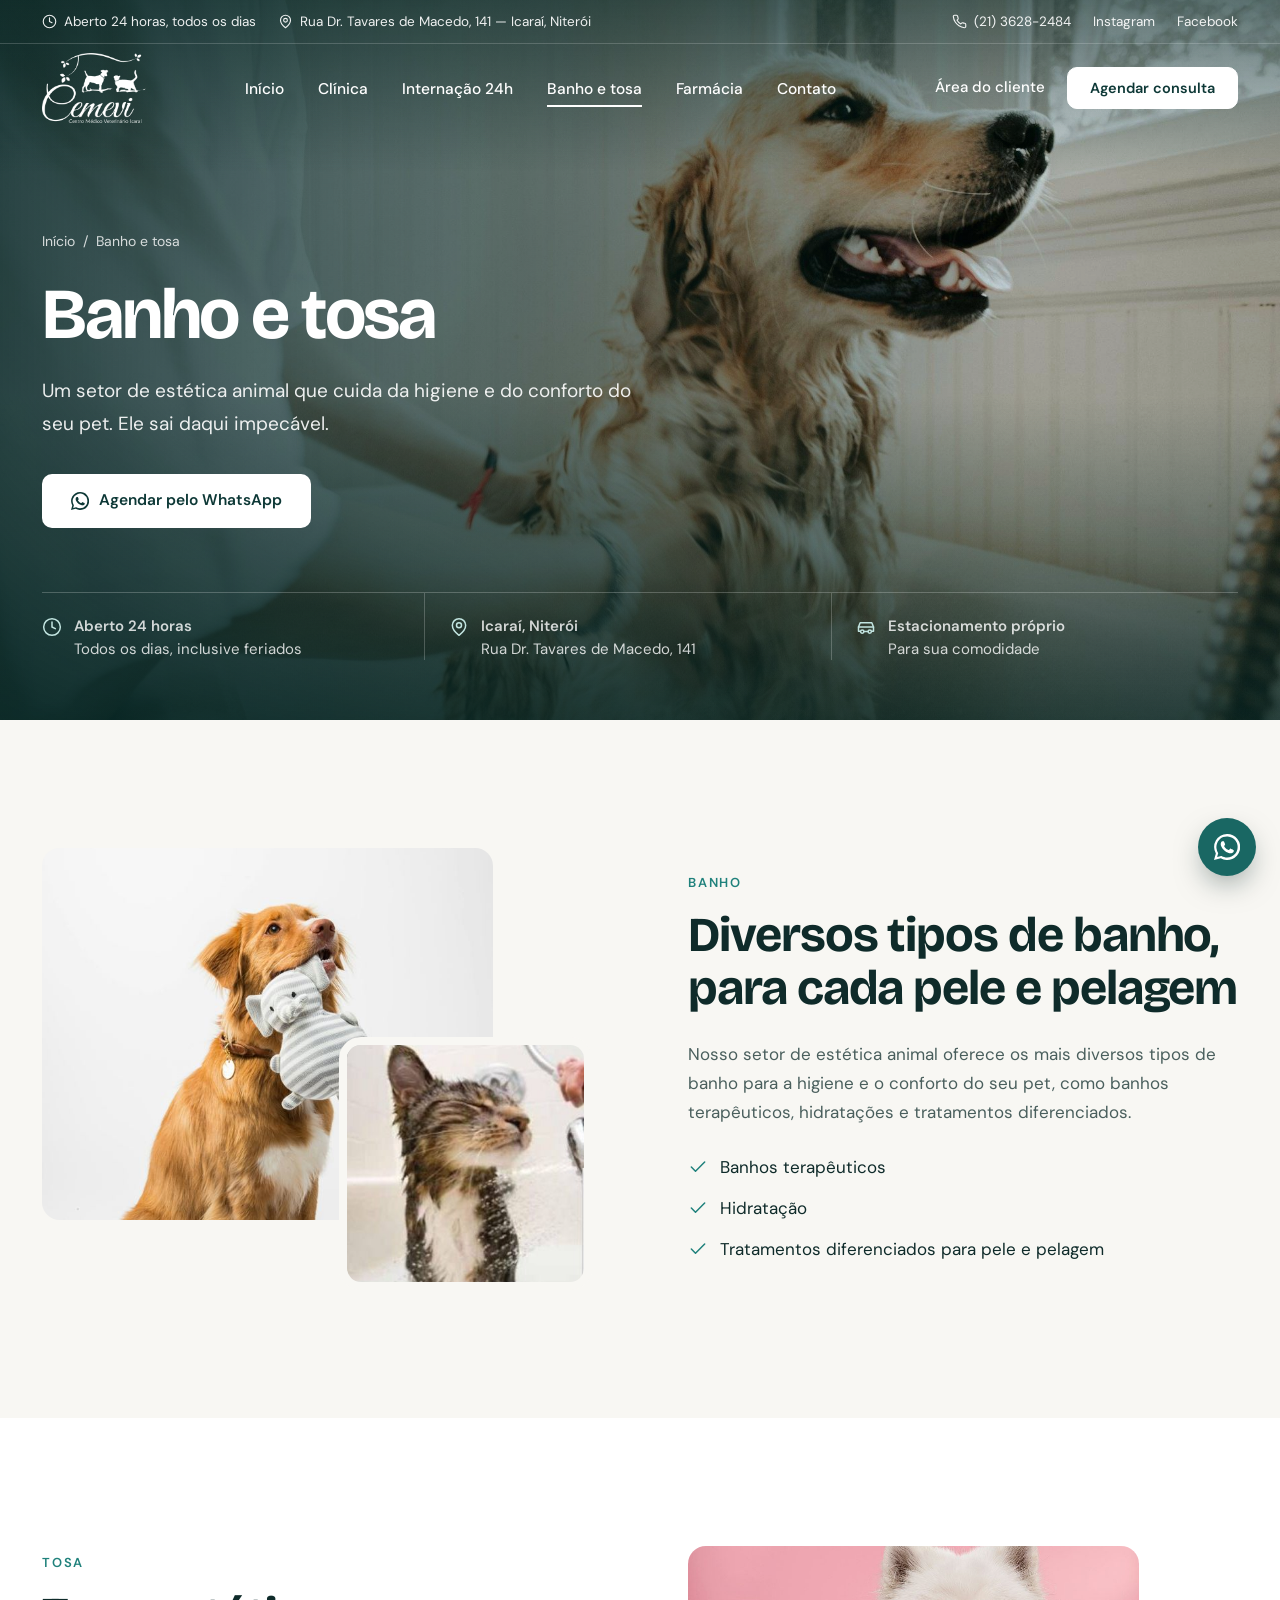
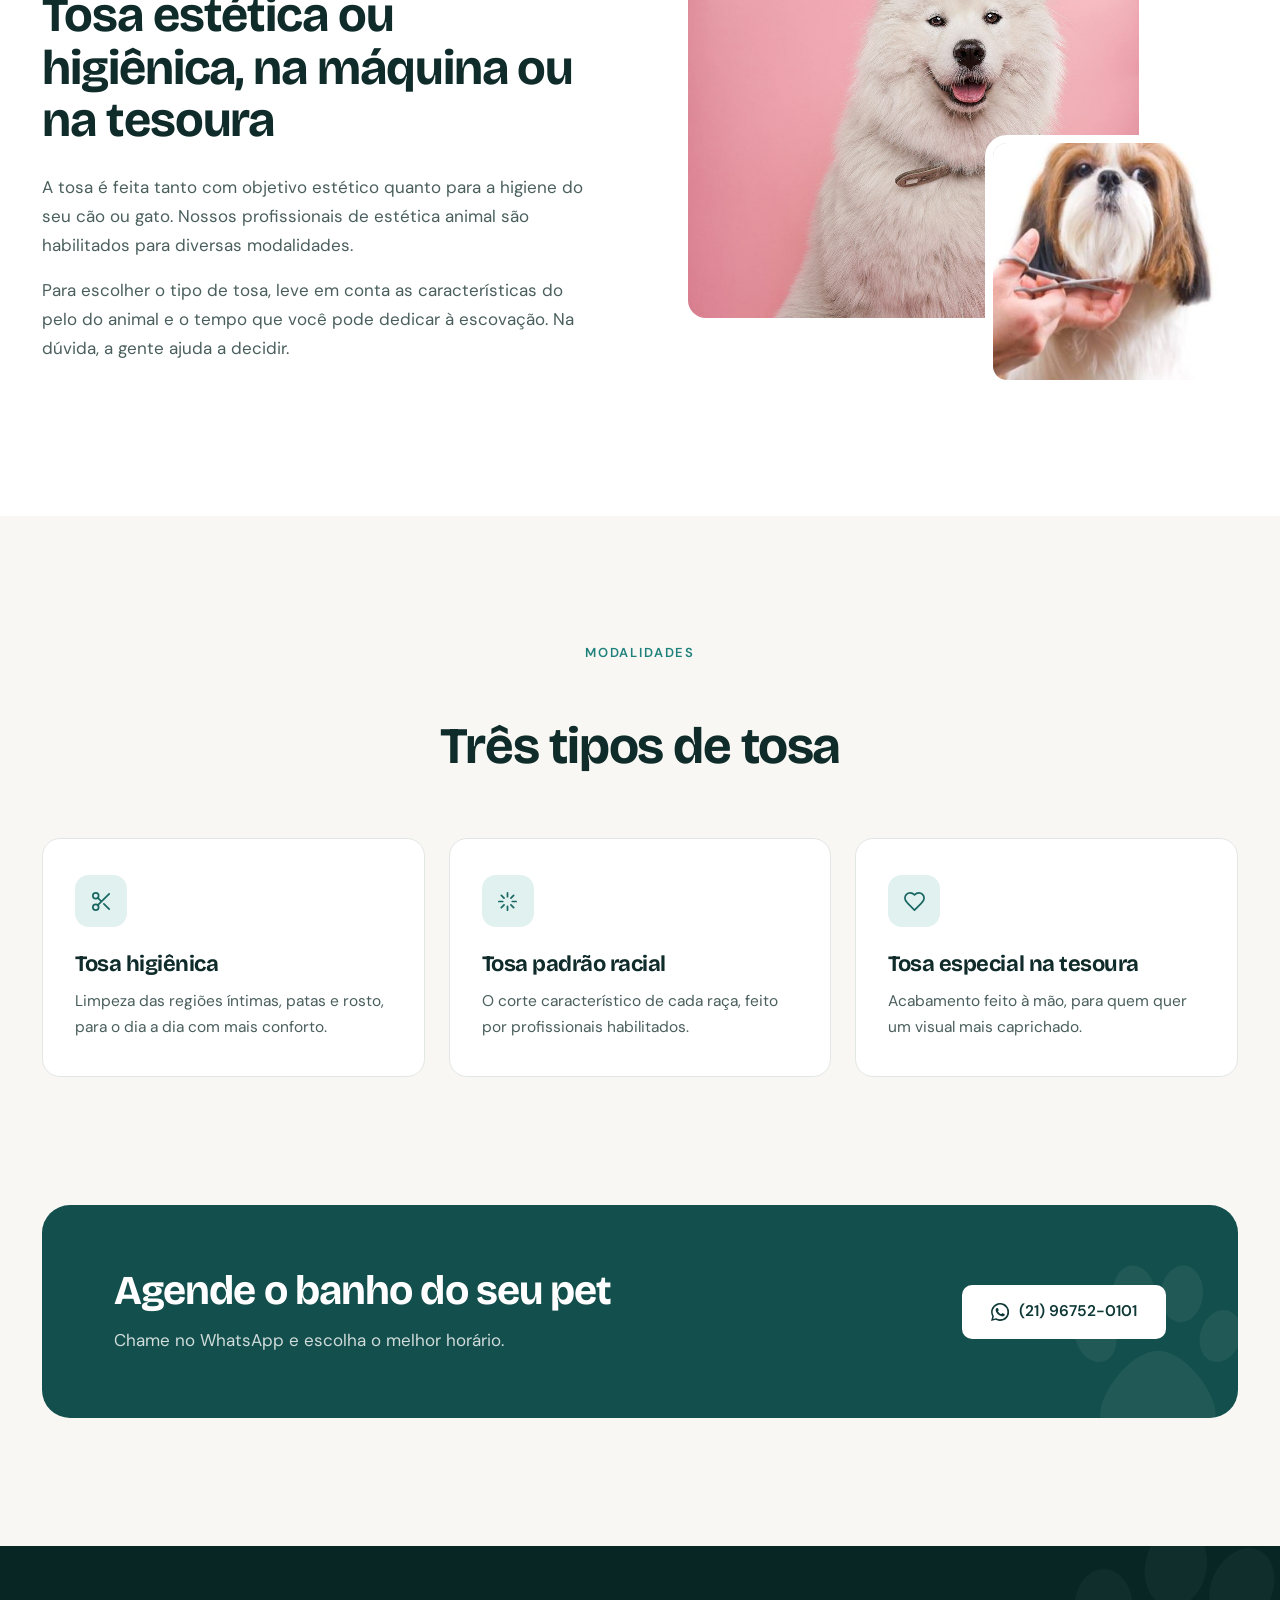
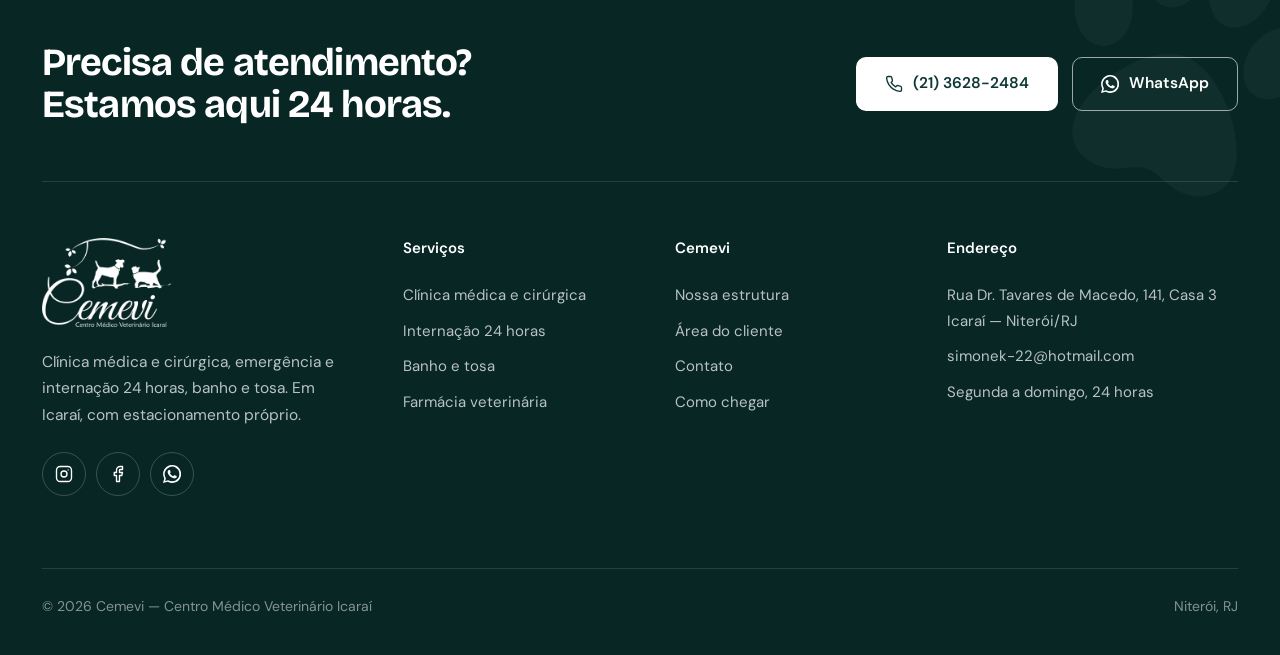
==== banho-e-tosa.html @ a013c8ab "Add files via upload" ====
<!DOCTYPE html>
<html lang="pt-BR">
<head>
  <meta charset="UTF-8">
  <meta name="viewport" content="width=device-width, initial-scale=1.0, viewport-fit=cover">
  <meta name="description" content="Banho e tosa no Cemevi, em Icaraí, Niterói. Banhos terapêuticos, hidratação, tosa higiênica, padrão racial e na tesoura.">
  <meta name="theme-color" content="#0d3836">
  <title>Banho e tosa — Cemevi, Icaraí</title>
  <link rel="icon" type="image/png" href="img/logo.png">
  <link rel="preconnect" href="https://fonts.googleapis.com">
  <link rel="preconnect" href="https://fonts.gstatic.com" crossorigin>
  <link href="https://fonts.googleapis.com/css2?family=Bricolage+Grotesque:opsz,wght@12..96,500..700&family=DM+Sans:opsz,wght@9..40,400..700&display=swap" rel="stylesheet">
  <link rel="stylesheet" href="css/styles.css">
</head>
<body>
<svg width="0" height="0" style="position:absolute" aria-hidden="true">
  <symbol id="i-phone" viewBox="0 0 24 24"><path d="M22 16.92v3a2 2 0 0 1-2.18 2 19.79 19.79 0 0 1-8.63-3.07 19.5 19.5 0 0 1-6-6 19.79 19.79 0 0 1-3.07-8.67A2 2 0 0 1 4.11 2h3a2 2 0 0 1 2 1.72c.13.96.36 1.9.7 2.81a2 2 0 0 1-.45 2.11L8.09 9.91a16 16 0 0 0 6 6l1.27-1.27a2 2 0 0 1 2.11-.45c.91.34 1.85.57 2.81.7A2 2 0 0 1 22 16.92z"/></symbol>
  <symbol id="i-clock" viewBox="0 0 24 24"><circle cx="12" cy="12" r="10"/><path d="M12 6v6l4 2"/></symbol>
  <symbol id="i-pin" viewBox="0 0 24 24"><path d="M20 10c0 6-8 12-8 12s-8-6-8-12a8 8 0 0 1 16 0Z"/><circle cx="12" cy="10" r="3"/></symbol>
  <symbol id="i-car" viewBox="0 0 24 24"><path d="M5 17H3v-5l2-5h14l2 5v5h-2"/><path d="M3 12h18"/><circle cx="7.5" cy="17.5" r="2"/><circle cx="16.5" cy="17.5" r="2"/><path d="M9.5 17.5h5"/></symbol>
  <symbol id="i-heart" viewBox="0 0 24 24"><path d="M19 14c1.49-1.46 3-3.21 3-5.5A5.5 5.5 0 0 0 16.5 3c-1.76 0-3 .5-4.5 2-1.5-1.5-2.74-2-4.5-2A5.5 5.5 0 0 0 2 8.5c0 2.3 1.5 4.05 3 5.5l7 7Z"/></symbol>
  <symbol id="i-steth" viewBox="0 0 24 24"><path d="M5 2H4a2 2 0 0 0-2 2v5a6 6 0 0 0 12 0V4a2 2 0 0 0-2-2h-1"/><path d="M8 15v1a6 6 0 0 0 12 0v-4"/><circle cx="20" cy="10" r="2"/></symbol>
  <symbol id="i-scissors" viewBox="0 0 24 24"><circle cx="6" cy="6" r="3"/><circle cx="6" cy="18" r="3"/><path d="M20 4 8.12 15.88M14.47 14.48 20 20M8.12 8.12 12 12"/></symbol>
  <symbol id="i-pill" viewBox="0 0 24 24"><path d="m10.5 20.5 10-10a4.95 4.95 0 1 0-7-7l-10 10a4.95 4.95 0 1 0 7 7Z"/><path d="m8.5 8.5 7 7"/></symbol>
  <symbol id="i-syringe" viewBox="0 0 24 24"><path d="m18 2 4 4M17 7l3-3M19 9 8.7 19.3a2.4 2.4 0 0 1-3.4 0l-.6-.6a2.4 2.4 0 0 1 0-3.4L15 5M9 11l4 4M5 19l-3 3M14 4l6 6"/></symbol>
  <symbol id="i-bed" viewBox="0 0 24 24"><path d="M2 4v16M2 8h18a2 2 0 0 1 2 2v10M2 17h20M6 8v9"/></symbol>
  <symbol id="i-pulse" viewBox="0 0 24 24"><path d="M22 12h-4l-3 9L9 3l-3 9H2"/></symbol>
  <symbol id="i-shield" viewBox="0 0 24 24"><path d="M12 22s8-4 8-10V5l-8-3-8 3v7c0 6 8 10 8 10z"/><path d="m9 12 2 2 4-4"/></symbol>
  <symbol id="i-arrow" viewBox="0 0 24 24"><path d="M5 12h14M12 5l7 7-7 7"/></symbol>
  <symbol id="i-cal" viewBox="0 0 24 24"><rect x="3" y="4" width="18" height="18" rx="2"/><path d="M16 2v4M8 2v4M3 10h18"/></symbol>
  <symbol id="i-file" viewBox="0 0 24 24"><path d="M14 2H6a2 2 0 0 0-2 2v16a2 2 0 0 0 2 2h12a2 2 0 0 0 2-2V8z"/><path d="M14 2v6h6M8 13h8M8 17h5"/></symbol>
  <symbol id="i-scale" viewBox="0 0 24 24"><rect x="3" y="3" width="18" height="18" rx="4"/><path d="M8 9a5 5 0 0 1 8 0l-3 3"/></symbol>
  <symbol id="i-drop" viewBox="0 0 24 24"><path d="M12 2.7 6.3 9.4a7 7 0 1 0 11.4 0z"/></symbol>
  <symbol id="i-sparkle" viewBox="0 0 24 24"><path d="M12 3v4M12 17v4M3 12h4M17 12h4M5.6 5.6l2.8 2.8M15.6 15.6l2.8 2.8M5.6 18.4l2.8-2.8M15.6 8.4l2.8-2.8"/></symbol>
  <symbol id="i-users" viewBox="0 0 24 24"><path d="M16 21v-2a4 4 0 0 0-4-4H6a4 4 0 0 0-4 4v2"/><circle cx="9" cy="7" r="4"/><path d="M22 21v-2a4 4 0 0 0-3-3.87M16 3.13a4 4 0 0 1 0 7.75"/></symbol>
  <symbol id="i-chat" viewBox="0 0 24 24"><path d="M21 11.5a8.4 8.4 0 0 1-.9 3.8 8.5 8.5 0 0 1-7.6 4.7 8.4 8.4 0 0 1-3.8-.9L3 21l1.9-5.7a8.4 8.4 0 0 1-.9-3.8 8.5 8.5 0 0 1 4.7-7.6 8.4 8.4 0 0 1 3.8-.9h.5a8.5 8.5 0 0 1 8 8z"/></symbol>
  <symbol id="i-mail" viewBox="0 0 24 24"><rect x="2" y="4" width="20" height="16" rx="2"/><path d="m22 7-10 6L2 7"/></symbol>
  <symbol id="i-ig" viewBox="0 0 24 24"><rect x="2" y="2" width="20" height="20" rx="5"/><circle cx="12" cy="12" r="4"/><path d="M17.5 6.5h.01"/></symbol>
  <symbol id="i-fb" viewBox="0 0 24 24"><path d="M18 2h-3a5 5 0 0 0-5 5v3H7v4h3v8h4v-8h3l1-4h-4V7a1 1 0 0 1 1-1h3z"/></symbol>
  <symbol id="i-wa" viewBox="0 0 24 24"><path d="M17.5 14.4c-.3-.1-1.7-.8-2-.9-.3-.1-.5-.1-.7.1-.2.3-.8.9-.9 1.1-.2.2-.3.2-.6.1-.3-.1-1.2-.5-2.3-1.4-.9-.8-1.4-1.7-1.6-2-.2-.3 0-.5.1-.6l.4-.5c.2-.2.2-.3.3-.5.1-.2 0-.4 0-.5l-.9-2.2c-.2-.6-.5-.5-.7-.5h-.6c-.2 0-.5.1-.8.4-.3.3-1 1-1 2.5s1.1 2.9 1.2 3.1c.1.2 2.1 3.2 5.1 4.5.7.3 1.3.5 1.7.6.7.2 1.4.2 1.9.1.6-.1 1.7-.7 2-1.4.2-.7.2-1.2.2-1.4-.1-.1-.3-.2-.6-.3zM12 21.8c-1.8 0-3.5-.5-5-1.4l-.4-.2-3.7 1 1-3.6-.2-.4A9.8 9.8 0 1 1 12 21.8zM12 0a12 12 0 0 0-10.3 18l-1.7 6 6.2-1.6A12 12 0 1 0 12 0z"/></symbol>
  <symbol id="i-paw" viewBox="0 0 24 24"><ellipse cx="5.2" cy="9.6" rx="2.2" ry="2.9" transform="rotate(-18 5.2 9.6)"/><ellipse cx="9.4" cy="5" rx="2.3" ry="3.1" transform="rotate(-6 9.4 5)"/><ellipse cx="14.6" cy="5" rx="2.3" ry="3.1" transform="rotate(6 14.6 5)"/><ellipse cx="18.8" cy="9.6" rx="2.2" ry="2.9" transform="rotate(18 18.8 9.6)"/><path d="M12 11.2c-2.9 0-6.3 4.4-6.3 7 0 1.9 1.4 2.8 3 2.8 1.4 0 2.2-.9 3.3-.9s1.9.9 3.3.9c1.6 0 3-.9 3-2.8 0-2.6-3.4-7-6.3-7z"/></symbol>
  <symbol id="i-check" viewBox="0 0 24 24"><path d="M20 6 9 17l-5-5"/></symbol>
</svg>

  <header class="header">
    <div class="topbar">
      <div class="wrap">
        <div class="topbar-l">
          <span><svg class="ico" aria-hidden="true"><use href="#i-clock"/></svg>Aberto 24 horas, todos os dias</span>
          <span class="hide-md"><svg class="ico" aria-hidden="true"><use href="#i-pin"/></svg>Rua Dr. Tavares de Macedo, 141 — Icaraí, Niterói</span>
        </div>
        <div class="topbar-r">
          <a href="tel:+552136282484"><svg class="ico" aria-hidden="true"><use href="#i-phone"/></svg>(21) 3628-2484</a>
          <a href="https://www.instagram.com/cemeviniteroi" target="_blank" rel="noopener">Instagram</a>
          <a href="https://www.facebook.com/cemeviniteroi" target="_blank" rel="noopener">Facebook</a>
        </div>
      </div>
    </div>
    <div class="bar">
      <div class="wrap">
        <a href="index.html" class="brand" aria-label="Cemevi — página inicial">
          <img class="logo-white" src="img/logo-branco.png" alt="" width="104" height="71">
          <img class="logo-color" src="img/logo.png" alt="Cemevi — Centro Médico Veterinário Icaraí" width="104" height="71">
        </a>
        <nav class="nav" id="nav" aria-label="Principal">
          <ul>
            <li><a href="index.html">Início</a></li>
            <li><a href="clinica-veterinaria.html">Clínica</a></li>
            <li><a href="internacao-24-horas.html">Internação 24h</a></li>
            <li><a href="banho-e-tosa.html" class="active" aria-current="page">Banho e tosa</a></li>
            <li><a href="farmacia-veterinaria.html">Farmácia</a></li>
            <li><a href="contato.html">Contato</a></li>
          </ul>
          <div class="nav-extra">
            <a href="tel:+552136282484">(21) 3628-2484 · aberto 24 horas</a>
            <span>Rua Dr. Tavares de Macedo, 141 — Icaraí, Niterói</span>
            <a class="btn btn-light" href="http://meu.simplespet.com.br/#/access/login?a=centro-medico-veterinario-icar" target="_blank" rel="noopener">Área do cliente</a>
          </div>
        </nav>
        <div class="header-actions">
          <a class="header-link" href="http://meu.simplespet.com.br/#/access/login?a=centro-medico-veterinario-icar" target="_blank" rel="noopener">Área do cliente</a>
          <a class="btn btn-onphoto" href="contato.html">Agendar consulta</a>
          <button class="menu-btn" aria-expanded="false" aria-controls="nav"><span class="menu-label">Menu</span><span class="menu-lines"></span></button>
        </div>
      </div>
    </div>
  </header>

  <main>
  <section class="phero">
    <img src="img/slide-banho.jpg" alt="" style="object-position:60% 35%" fetchpriority="high">
    <div class="wrap">
      <div class="crumbs"><a href="index.html">Início</a> &nbsp;/&nbsp; Banho e tosa</div>
      <h1>Banho e tosa</h1>
      <p>Um setor de estética animal que cuida da higiene e do conforto do seu pet. Ele sai daqui impecável.</p>
      <div class="split-actions" style="margin-top:0"><a href="https://wa.me/5521967520101" target="_blank" rel="noopener" class="btn btn-light"><svg class="ico ico-fill" aria-hidden="true"><use href="#i-wa"/></svg> Agendar pelo WhatsApp</a></div>
      <div class="phero-facts">
        <div><svg class="ico" aria-hidden="true"><use href="#i-clock"/></svg><span><b>Aberto 24 horas</b>Todos os dias, inclusive feriados</span></div>
        <div><svg class="ico" aria-hidden="true"><use href="#i-pin"/></svg><span><b>Icaraí, Niterói</b>Rua Dr. Tavares de Macedo, 141</span></div>
        <div><svg class="ico" aria-hidden="true"><use href="#i-car"/></svg><span><b>Estacionamento próprio</b>Para sua comodidade</span></div>
      </div>
    </div>
  </section>

  <section class="section">
    <div class="wrap split">
      <div class="duo reveal">
        <img src="img/cat-banho.jpg" alt="Cachorro depois do banho" loading="lazy" style="object-position:50% 30%">
        <img src="img/banho-gato.jpg" alt="Gato tomando banho" loading="lazy" style="object-position:50% 15%">
      </div>
      <div class="reveal">
        <span class="kicker">Banho</span>
        <h2>Diversos tipos de banho, para cada pele e pelagem</h2>
        <p>Nosso setor de estética animal oferece os mais diversos tipos de banho para a higiene e o conforto do seu pet, como banhos terapêuticos, hidratações e tratamentos diferenciados.</p>
        <ul class="checks"><li><svg class="ico" aria-hidden="true"><use href="#i-check"/></svg><span>Banhos terapêuticos</span></li><li><svg class="ico" aria-hidden="true"><use href="#i-check"/></svg><span>Hidratação</span></li><li><svg class="ico" aria-hidden="true"><use href="#i-check"/></svg><span>Tratamentos diferenciados para pele e pelagem</span></li></ul>
      </div>
    </div>
  </section>

  <section class="section section-white">
    <div class="wrap split split-rev">
      <div class="reveal">
        <span class="kicker">Tosa</span>
        <h2>Tosa estética ou higiênica, na máquina ou na tesoura</h2>
        <p>A tosa é feita tanto com objetivo estético quanto para a higiene do seu cão ou gato. Nossos profissionais de estética animal são habilitados para diversas modalidades.</p>
        <p>Para escolher o tipo de tosa, leve em conta as características do pelo do animal e o tempo que você pode dedicar à escovação. Na dúvida, a gente ajuda a decidir.</p>
      </div>
      <div class="duo reveal">
        <img src="img/samoieda.jpg" alt="Samoieda com a pelagem escovada" loading="lazy" style="object-position:50% 30%">
        <img src="img/tosa.jpg" alt="Shih-tzu sendo tosado na tesoura" loading="lazy" style="object-position:50% 20%">
      </div>
    </div>
  </section>

  <section class="section">
    <div class="wrap">
      <div class="head head-center reveal"><span class="kicker">Modalidades</span><h2>Três tipos de tosa</h2></div>
      <div class="cards">
        <article class="card reveal">
          <div class="card-ico"><svg class="ico" aria-hidden="true"><use href="#i-scissors"/></svg></div>
          <h3>Tosa higiênica</h3>
          <p>Limpeza das regiões íntimas, patas e rosto, para o dia a dia com mais conforto.</p>
        </article>
        <article class="card reveal">
          <div class="card-ico"><svg class="ico" aria-hidden="true"><use href="#i-sparkle"/></svg></div>
          <h3>Tosa padrão racial</h3>
          <p>O corte característico de cada raça, feito por profissionais habilitados.</p>
        </article>
        <article class="card reveal">
          <div class="card-ico"><svg class="ico" aria-hidden="true"><use href="#i-heart"/></svg></div>
          <h3>Tosa especial na tesoura</h3>
          <p>Acabamento feito à mão, para quem quer um visual mais caprichado.</p>
        </article>
      </div>
    </div>
  </section>

  <section class="section" style="padding-top:0">
    <div class="wrap">
      <div class="band reveal">
        <svg class="band-paw ico-fill" style="" aria-hidden="true"><use href="#i-paw"/></svg>
        <div>
          <h2>Agende o banho do seu pet</h2>
          <p>Chame no WhatsApp e escolha o melhor horário.</p>
        </div>
        <div class="split-actions"><a href="https://wa.me/5521967520101" target="_blank" rel="noopener" class="btn btn-light"><svg class="ico ico-fill" aria-hidden="true"><use href="#i-wa"/></svg> (21) 96752-0101</a></div>
      </div>
    </div>
  </section>
  </main>

  <footer class="footer">
    <svg class="footer-paw ico-fill" style="width:320px;height:320px;right:-60px;top:-40px;transform:rotate(18deg)" aria-hidden="true"><use href="#i-paw"/></svg>
    <div class="wrap">
      <div class="footer-top">
        <h2>Precisa de atendimento? Estamos aqui 24 horas.</h2>
        <div class="split-actions" style="margin-top:0">
          <a href="tel:+552136282484" class="btn btn-light"><svg class="ico" aria-hidden="true"><use href="#i-phone"/></svg> (21) 3628-2484</a>
          <a href="https://wa.me/5521967520101" target="_blank" rel="noopener" class="btn btn-ghost"><svg class="ico ico-fill" aria-hidden="true"><use href="#i-wa"/></svg> WhatsApp</a>
        </div>
      </div>
      <div class="footer-grid">
        <div class="footer-brand">
          <img src="img/logo-branco.png" alt="Cemevi — Centro Médico Veterinário Icaraí" width="130" height="89">
          <p>Clínica médica e cirúrgica, emergência e internação 24 horas, banho e tosa. Em Icaraí, com estacionamento próprio.</p>
          <div class="social">
            <a href="https://www.instagram.com/cemeviniteroi" target="_blank" rel="noopener" aria-label="Instagram"><svg class="ico" aria-hidden="true"><use href="#i-ig"/></svg></a>
            <a href="https://www.facebook.com/cemeviniteroi" target="_blank" rel="noopener" aria-label="Facebook"><svg class="ico" aria-hidden="true"><use href="#i-fb"/></svg></a>
            <a href="https://wa.me/5521967520101" target="_blank" rel="noopener" aria-label="WhatsApp"><svg class="ico ico-fill" aria-hidden="true"><use href="#i-wa"/></svg></a>
          </div>
        </div>
        <div>
          <h3>Serviços</h3>
          <ul>
            <li><a href="clinica-veterinaria.html">Clínica médica e cirúrgica</a></li>
            <li><a href="internacao-24-horas.html">Internação 24 horas</a></li>
            <li><a href="banho-e-tosa.html">Banho e tosa</a></li>
            <li><a href="farmacia-veterinaria.html">Farmácia veterinária</a></li>
          </ul>
        </div>
        <div>
          <h3>Cemevi</h3>
          <ul>
            <li><a href="index.html#estrutura">Nossa estrutura</a></li>
            <li><a href="http://meu.simplespet.com.br/#/access/login?a=centro-medico-veterinario-icar" target="_blank" rel="noopener">Área do cliente</a></li>
            <li><a href="contato.html">Contato</a></li>
            <li><a href="https://www.google.com/maps/dir/?api=1&destination=Rua+Dr.+Tavares+de+Macedo,+141,+Icara%C3%AD,+Niter%C3%B3i+-+RJ" target="_blank" rel="noopener">Como chegar</a></li>
          </ul>
        </div>
        <div>
          <h3>Endereço</h3>
          <ul>
            <li>Rua Dr. Tavares de Macedo, 141, Casa 3<br>Icaraí — Niterói/RJ</li>
            <li><a href="mailto:simonek-22@hotmail.com">simonek-22@hotmail.com</a></li>
            <li>Segunda a domingo, 24 horas</li>
          </ul>
        </div>
      </div>
      <div class="footer-bottom">
        <span>© 2026 Cemevi — Centro Médico Veterinário Icaraí</span>
        <span>Niterói, RJ</span>
      </div>
    </div>
  </footer>

  <a class="wa" href="https://wa.me/5521967520101" target="_blank" rel="noopener" aria-label="Conversar no WhatsApp"><svg class="ico ico-fill" aria-hidden="true"><use href="#i-wa"/></svg></a>
  <nav class="dock" aria-label="Contato rápido">
    <a class="dock-call" href="tel:+552136282484"><svg class="ico" aria-hidden="true"><use href="#i-phone"/></svg> Ligar</a>
    <a class="dock-wa" href="https://wa.me/5521967520101" target="_blank" rel="noopener"><svg class="ico ico-fill" aria-hidden="true"><use href="#i-wa"/></svg> WhatsApp</a>
  </nav>

  <script src="js/main.js"></script>
</body>
</html>
---- css/styles.css ----
/* CEMEVI — Centro Médico Veterinário Icaraí
   Paleta monocromática a partir do verde-água da marca. */

:root {
  --t-950: #072624;
  --t-900: #0d3836;
  --t-800: #134f4c;
  --t-700: #196763;
  --t-600: #1f817b;
  --t-500: #2a9f98;
  --t-300: #8ccdc7;
  --t-200: #c2e5e1;
  --t-100: #e1f1ef;
  --t-50: #f0f7f6;

  --bg: #f8f7f3;
  --white: #fff;
  --ink: #0f2b2a;
  --ink-2: #4a5f5d;
  --muted: #7b8b89;
  --line: #e2e7e5;

  --display: "Bricolage Grotesque", "Helvetica Neue", Arial, sans-serif;
  --sans: "DM Sans", "Helvetica Neue", Arial, sans-serif;

  --wrap: 1260px;
  --r-sm: 10px;
  --r: 18px;
  --r-lg: 28px;
  --ease: cubic-bezier(.22, .61, .36, 1);
}

*, *::before, *::after { box-sizing: border-box; }
html { -webkit-text-size-adjust: 100%; scroll-behavior: smooth; }
body {
  margin: 0; background: var(--bg); color: var(--ink);
  font: 400 17px/1.7 var(--sans); -webkit-font-smoothing: antialiased;
}
body.menu-open { overflow: hidden; }
img { max-width: 100%; display: block; }
a { color: inherit; }
h1, h2, h3, h4 { font-family: var(--display); margin: 0; line-height: 1.08; font-weight: 700; letter-spacing: -.022em; }
p { margin: 0 0 1em; }
.wrap { max-width: var(--wrap); margin: 0 auto; padding: 0 32px; }
.ico { width: 1em; height: 1em; flex: none; fill: none; stroke: currentColor; stroke-width: 1.8; stroke-linecap: round; stroke-linejoin: round; }
.ico-fill { fill: currentColor; stroke: none; }
:focus-visible { outline: 2px solid var(--t-500); outline-offset: 3px; }

/* =========================================================
   HEADER (transparente sobre a foto, sólido ao rolar)
   ========================================================= */
.header { position: fixed; top: 0; left: 0; right: 0; z-index: 60; color: #fff; transition: background-color .35s var(--ease), color .35s var(--ease), box-shadow .35s; }
.header::before { content: ""; position: absolute; inset: 0 0 -40px; background: linear-gradient(rgba(7,38,36,.55), transparent); pointer-events: none; transition: opacity .35s; }
.topbar { position: relative; font-size: 13.5px; border-bottom: 1px solid rgba(255,255,255,.18); max-height: 44px; overflow: hidden; transition: max-height .35s var(--ease), opacity .25s, border-color .35s; }
.topbar .wrap { display: flex; justify-content: space-between; align-items: center; gap: 20px; height: 44px; }
.topbar-l, .topbar-r { display: flex; align-items: center; gap: 22px; opacity: .92; }
.topbar a { text-decoration: none; }
.topbar a:hover { text-decoration: underline; }
.topbar .ico { font-size: 15px; vertical-align: -3px; margin-right: 7px; }
.bar { position: relative; }
.bar .wrap { display: flex; align-items: center; justify-content: space-between; gap: 28px; height: 88px; transition: height .35s var(--ease); }
.brand { position: relative; z-index: 3; display: block; width: 104px; height: 71px; flex: none; }
.brand img { position: absolute; inset: 0; width: 100%; height: 100%; object-fit: contain; transition: opacity .35s; }
.brand .logo-color { opacity: 0; }
.nav ul { list-style: none; margin: 0; padding: 0; display: flex; align-items: center; gap: 34px; }
.nav a { text-decoration: none; font-size: 15.5px; font-weight: 500; position: relative; padding: 8px 0; }
.nav ul a::after { content: ""; position: absolute; left: 0; right: 0; bottom: 0; height: 1.5px; background: currentColor; transform: scaleX(0); transform-origin: left; transition: transform .3s var(--ease); }
.nav ul a:hover::after, .nav ul a.active::after { transform: scaleX(1); }
.nav-extra { display: none; }
.header-actions { display: flex; align-items: center; gap: 22px; }
.header-link { font-size: 15px; font-weight: 500; text-decoration: none; }
.header-link:hover { text-decoration: underline; }
.menu-btn { display: none; align-items: center; gap: 10px; background: none; border: 0; color: inherit; font: 600 15px var(--sans); cursor: pointer; padding: 8px 0; }
.menu-lines { position: relative; width: 22px; height: 12px; }
.menu-lines::before, .menu-lines::after { content: ""; position: absolute; left: 0; right: 0; height: 1.8px; background: currentColor; transition: transform .3s var(--ease), top .3s; }
.menu-lines::before { top: 0; } .menu-lines::after { top: 10px; }
.menu-btn[aria-expanded="true"] .menu-lines::before { top: 5px; transform: rotate(45deg); }
.menu-btn[aria-expanded="true"] .menu-lines::after { top: 5px; transform: rotate(-45deg); }

.header.solid { background: var(--bg); color: var(--ink); box-shadow: 0 1px 0 var(--line); }
.header.solid::before { opacity: 0; }
.header.solid .topbar { max-height: 0; opacity: 0; border-color: transparent; }
.header.solid .bar .wrap { height: 76px; }
.header.solid .logo-white { opacity: 0; }
.header.solid .logo-color { opacity: 1; }
.header.solid .btn-onphoto { background: var(--t-700); color: #fff; border-color: var(--t-700); }
.header.solid .btn-onphoto:hover { background: var(--t-800); }

/* =========================================================
   BOTÕES
   ========================================================= */
.btn {
  display: inline-flex; align-items: center; justify-content: center; gap: 10px; text-decoration: none; cursor: pointer;
  font: 600 15.5px/1 var(--sans); padding: 17px 28px; border-radius: var(--r-sm); border: 1.5px solid transparent;
  transition: background-color .25s, color .25s, border-color .25s;
}
.btn .ico { font-size: 18px; transition: transform .25s var(--ease); }
.btn:hover .ico-arrow { transform: translateX(3px); }
.btn-primary { background: var(--t-700); color: #fff; }
.btn-primary:hover { background: var(--t-800); }
.btn-outline { border-color: var(--t-700); color: var(--t-700); }
.btn-outline:hover { background: var(--t-700); color: #fff; }
.btn-light { background: #fff; color: var(--t-900); }
.btn-light:hover { background: var(--t-100); }
.btn-ghost { border-color: rgba(255,255,255,.6); color: #fff; }
.btn-ghost:hover { background: #fff; color: var(--t-900); border-color: #fff; }
.btn-onphoto { background: #fff; color: var(--t-900); border-color: #fff; padding: 13px 22px; font-size: 14.5px; }
.btn-onphoto:hover { background: var(--t-100); border-color: var(--t-100); }
.link { display: inline-flex; align-items: center; gap: 8px; color: var(--t-700); font-weight: 600; text-decoration: none; }
.link .ico { transition: transform .25s var(--ease); }
.link:hover .ico { transform: translateX(4px); }

/* =========================================================
   TIPOGRAFIA DE SEÇÃO
   ========================================================= */
.section { padding: 128px 0; }
.section-tint { background: var(--t-50); }
.section-white { background: var(--white); }
.kicker { display: block; font: 600 13px var(--sans); text-transform: uppercase; letter-spacing: .14em; color: var(--t-600); margin-bottom: 18px; }
.head { display: flex; justify-content: space-between; align-items: end; gap: 40px; margin-bottom: 64px; }
.head-center { flex-direction: column; align-items: center; text-align: center; }
.head h2, .h2 { font-size: clamp(34px, 4vw, 54px); max-width: 16em; }
.head p { color: var(--ink-2); max-width: 32em; margin: 18px 0 0; font-size: 18px; }
.head-center p { margin-left: auto; margin-right: auto; }
.lead { font-size: 19px; color: var(--ink-2); }

/* =========================================================
   HERO — slider em tela cheia (home)
   ========================================================= */
.slider { position: relative; height: 100vh; height: 100svh; min-height: 640px; overflow: hidden; background: var(--t-950); color: #fff; }
.slide { position: absolute; inset: 0; opacity: 0; visibility: hidden; transition: opacity 1.1s var(--ease), visibility 0s linear 1.1s; }
.slide.is-active { opacity: 1; visibility: visible; transition: opacity 1.1s var(--ease), visibility 0s; z-index: 1; }
.slide-img { position: absolute; inset: 0; width: 100%; height: 100%; object-fit: cover; transform: scale(1.08); transition: transform 8s linear; }
.slide.is-active .slide-img { transform: scale(1); }
.slide::after { content: ""; position: absolute; inset: 0; background:
  linear-gradient(90deg, rgba(7,38,36,.82) 0%, rgba(7,38,36,.55) 38%, rgba(7,38,36,.05) 72%),
  linear-gradient(0deg, rgba(7,38,36,.7) 0%, transparent 42%); }
.slide-content { position: absolute; inset: 0; z-index: 2; display: flex; align-items: center; }
.slide-content .wrap { width: 100%; padding-top: 170px; padding-bottom: 150px; }
.slide-text { max-width: 680px; }
.slide .kicker { color: var(--t-200); }
.slide h1, .slide .slide-title { font-size: clamp(40px, 5.2vw, 72px); line-height: 1.02; letter-spacing: -.03em; margin-bottom: 26px; font-weight: 700; }
.slide p { font-size: 19px; line-height: 1.6; max-width: 32em; opacity: .9; margin-bottom: 38px; }
.slide-actions { display: flex; flex-wrap: wrap; gap: 14px; }
.slide .kicker, .slide h1, .slide .slide-title, .slide p, .slide-actions { opacity: 0; transform: translateY(22px); transition: opacity .8s var(--ease), transform .8s var(--ease); }
.slide.is-active .kicker { opacity: 1; transform: none; transition-delay: .35s; }
.slide.is-active h1, .slide.is-active .slide-title { opacity: 1; transform: none; transition-delay: .45s; }
.slide.is-active p { opacity: .9; transform: none; transition-delay: .6s; }
.slide.is-active .slide-actions { opacity: 1; transform: none; transition-delay: .72s; }

.slider-ui { position: absolute; left: 0; right: 0; bottom: 0; z-index: 5; }
.slider-ui .wrap { display: flex; align-items: flex-end; justify-content: space-between; gap: 32px; padding-bottom: 44px; }
.slider-tabs { display: flex; gap: 28px; flex: 1; max-width: 820px; }
.slider-tab { flex: 1; background: none; border: 0; color: #fff; text-align: left; cursor: pointer; padding: 0; font: 500 14px var(--sans); opacity: .6; transition: opacity .3s; }
.slider-tab:hover, .slider-tab.is-active { opacity: 1; }
.slider-tab .track { display: block; height: 2px; background: rgba(255,255,255,.28); margin-bottom: 14px; position: relative; overflow: hidden; }
.slider-tab .track i { position: absolute; inset: 0; background: #fff; transform: scaleX(0); transform-origin: left; }
.slider-tab.is-active .track i { animation: fill var(--dur, 7s) linear forwards; }
.slider.paused .slider-tab.is-active .track i { animation-play-state: paused; }
.slider-tab b { font-weight: 600; margin-right: 8px; opacity: .7; }
@keyframes fill { to { transform: scaleX(1); } }
.slider-arrows { display: flex; gap: 10px; }
.slider-arrow { width: 52px; height: 52px; border-radius: 50%; border: 1.5px solid rgba(255,255,255,.5); background: none; color: #fff; display: grid; place-items: center; cursor: pointer; font-size: 20px; transition: background .25s, color .25s, border-color .25s; }
.slider-arrow:hover { background: #fff; color: var(--t-900); border-color: #fff; }
.slider-arrow.prev .ico { transform: rotate(180deg); }
.slider-dots { display: none; gap: 8px; }
.slider-dot { width: 8px; height: 8px; border-radius: 50%; border: 0; padding: 0; background: rgba(255,255,255,.45); cursor: pointer; transition: width .3s var(--ease), background .3s; }
.slider-dot.is-active { width: 28px; border-radius: 4px; background: #fff; }

/* =========================================================
   HERO — páginas internas (foto cheia)
   ========================================================= */
.phero { position: relative; min-height: 80vh; min-height: 80svh; display: flex; align-items: flex-end; color: #fff; background: var(--t-950); overflow: hidden; }
.phero > img { position: absolute; inset: 0; width: 100%; height: 100%; object-fit: cover; animation: settle 2.4s var(--ease) both; }
@keyframes settle { from { transform: scale(1.06); } to { transform: none; } }
.phero::after { content: ""; position: absolute; inset: 0; background:
  linear-gradient(90deg, rgba(7,38,36,.82) 0%, rgba(7,38,36,.45) 45%, rgba(7,38,36,.05) 80%),
  linear-gradient(0deg, rgba(7,38,36,.75) 0%, transparent 45%); }
.phero .wrap { position: relative; z-index: 2; width: 100%; padding-top: 180px; padding-bottom: 60px; }
.crumbs { font-size: 14px; margin-bottom: 22px; opacity: .8; }
.crumbs a { text-decoration: none; }
.crumbs a:hover { text-decoration: underline; }
.phero h1 { font-size: clamp(42px, 5.6vw, 76px); letter-spacing: -.03em; max-width: 12em; margin-bottom: 22px; }
.phero p { font-size: 19px; max-width: 32em; opacity: .9; margin-bottom: 34px; }
.phero-facts { display: flex; margin-top: 64px; border-top: 1px solid rgba(255,255,255,.22); }
.phero-facts div { flex: 1; padding: 22px 24px 0 0; font-size: 15px; display: flex; gap: 12px; align-items: flex-start; line-height: 1.5; }
.phero-facts div + div { padding-left: 24px; border-left: 1px solid rgba(255,255,255,.22); }
.phero-facts .ico { font-size: 20px; margin-top: 2px; color: var(--t-200); }
.phero-facts b { display: block; font-weight: 600; }
.phero-facts span { opacity: .8; }

/* =========================================================
   FATOS RÁPIDOS
   ========================================================= */
.facts { background: var(--white); border-bottom: 1px solid var(--line); }
.facts .wrap { display: grid; grid-template-columns: repeat(4, 1fr); }
.fact { display: flex; gap: 16px; align-items: flex-start; padding: 38px 28px 38px 0; }
.fact + .fact { padding-left: 28px; border-left: 1px solid var(--line); }
.fact-ico { width: 48px; height: 48px; border-radius: 50%; background: var(--t-100); color: var(--t-700); display: grid; place-items: center; font-size: 21px; flex: none; }
.fact b { display: block; font-family: var(--display); font-size: 19px; font-weight: 700; letter-spacing: -.01em; margin-bottom: 2px; }
.fact > div > span { color: var(--ink-2); font-size: 15px; line-height: 1.5; display: block; }
.fact a { text-decoration: none; }
.fact a:hover { color: var(--t-700); }

/* =========================================================
   SPLIT
   ========================================================= */
.split { display: grid; grid-template-columns: 1fr 1fr; gap: 96px; align-items: center; }
.split h2 { font-size: clamp(32px, 3.8vw, 50px); margin-bottom: 26px; }
.split p { color: var(--ink-2); }
.split-actions { display: flex; flex-wrap: wrap; gap: 14px; margin-top: 36px; }
.quote { font-family: var(--display); font-size: 23px; line-height: 1.4; font-weight: 500; letter-spacing: -.01em; color: var(--t-800); border-left: 2px solid var(--t-500); padding-left: 24px; margin: 34px 0; }
.duo { position: relative; padding: 0 0 70px 0; }
.duo img { border-radius: var(--r); width: 100%; object-fit: cover; }
.duo img:first-child { aspect-ratio: 4 / 3.3; width: 82%; }
.duo img + img { position: absolute; right: 0; bottom: 0; width: 46%; aspect-ratio: 1; border: 8px solid var(--bg); border-radius: 22px; }
.section-white .duo img + img { border-color: var(--white); }
.section-tint .duo img + img { border-color: var(--t-50); }
.duo-note { position: absolute; left: 0; bottom: 0; font-size: 14px; color: var(--muted); max-width: 44%; margin: 0; }

.checks { list-style: none; padding: 0; margin: 26px 0 0; display: grid; gap: 12px; }
.checks li { display: flex; gap: 12px; align-items: flex-start; }
.checks .ico { color: var(--t-600); font-size: 20px; margin-top: 4px; }

/* =========================================================
   SERVIÇOS
   ========================================================= */
.services { display: grid; grid-template-columns: repeat(4, 1fr); gap: 24px; }
.service { display: flex; flex-direction: column; background: var(--white); border-radius: var(--r); overflow: hidden; text-decoration: none; transition: transform .4s var(--ease), box-shadow .4s var(--ease); }
.service:hover { transform: translateY(-6px); box-shadow: 0 24px 48px -24px rgba(13,56,54,.35); }
.service-img { aspect-ratio: 4 / 3.4; overflow: hidden; }
.service-img img { width: 100%; height: 100%; object-fit: cover; transition: transform .8s var(--ease); }
.service:hover .service-img img { transform: scale(1.05); }
.service-body { padding: 26px 26px 30px; display: flex; flex-direction: column; flex: 1; }
.service-num { font-size: 13px; font-weight: 600; color: var(--t-600); letter-spacing: .1em; margin-bottom: 10px; }
.service h3 { font-size: 23px; margin-bottom: 12px; }
.service p { color: var(--ink-2); font-size: 15.5px; line-height: 1.65; flex: 1; }
.service .link { margin-top: 8px; }

.cats { display: grid; grid-template-columns: repeat(6, 1fr); gap: 24px; }
.cat { text-align: center; text-decoration: none; }
.cat-img { aspect-ratio: 1; border-radius: 50%; overflow: hidden; margin: 0 auto 18px; width: 100%; max-width: 170px; background: var(--t-100); border: 6px solid var(--t-100); transition: border-color .3s; }
.cat-img img { width: 100%; height: 100%; object-fit: cover; border-radius: 50%; transition: transform .6s var(--ease); }
.cat:hover .cat-img { border-color: var(--t-300); }
.cat:hover .cat-img img { transform: scale(1.06); }
.cat h3 { font-size: 18px; }
.cat span { display: block; color: var(--muted); font-size: 14px; margin-top: 4px; }

/* =========================================================
   CARTÕES DUPLOS com borda rasgada
   ========================================================= */
.twins { display: grid; grid-template-columns: 1fr 1fr; gap: 28px; }
.twin {
  position: relative; min-height: 480px; border-radius: var(--r-lg) var(--r-lg) 0 0; overflow: hidden;
  padding: 56px 52px 88px; display: flex; flex-direction: column;
  --torn: url("data:image/svg+xml,%3Csvg xmlns='http://www.w3.org/2000/svg' viewBox='0 0 600 24' preserveAspectRatio='none'%3E%3Cpath d='M0 0h600v10l-14 8-18-6-20 9-16-5-22 7-14-9-20 8-18-4-16 9-22-8-12 5-20-7-18 9-16-6-22 8-14-7-18 6-20-9-14 8-22-5-16 9-18-8-20 7-14-6-22 9-16-8-18 5-20-7-14 9-22-6-16 8-12-9-20 7-18-5-22 9-14-8V0z'/%3E%3C/svg%3E");
  -webkit-mask: linear-gradient(#000 0 0) top / 100% calc(100% - 22px) no-repeat, var(--torn) bottom / 100% 24px no-repeat;
  mask: linear-gradient(#000 0 0) top / 100% calc(100% - 22px) no-repeat, var(--torn) bottom / 100% 24px no-repeat;
}
.twin > * { position: relative; z-index: 2; }
.twin .kicker { margin-bottom: 14px; }
.twin h2 { font-size: clamp(30px, 3.2vw, 42px); max-width: 10em; margin-bottom: 18px; }
.twin p { max-width: 20em; margin-bottom: 30px; }
.twin .btn { align-self: flex-start; }
.twin > img { position: absolute; z-index: 1; right: 0; bottom: 0; width: 48%; height: 100%; object-fit: cover;
  -webkit-mask-image: linear-gradient(90deg, transparent, #000 50%); mask-image: linear-gradient(90deg, transparent, #000 50%); }
.twin h2, .twin p { max-width: 11em; }
.twin p { max-width: 18em; }
.twin-dark { background: var(--t-900); color: #fff; }
.twin-dark .kicker { color: var(--t-300); }
.twin-dark p { color: rgba(255,255,255,.8); }
.twin-light { background: var(--t-100); }
.twin-light p { color: var(--ink-2); }

/* =========================================================
   GALERIA
   ========================================================= */
.chips { display: flex; flex-wrap: wrap; gap: 10px; }
.chip { border: 1.5px solid var(--line); background: transparent; color: var(--ink-2); font: 500 15px var(--sans); padding: 11px 22px; border-radius: 999px; cursor: pointer; transition: border-color .25s, color .25s, background .25s; }
.chip:hover { border-color: var(--t-500); color: var(--t-700); }
.chip.active { background: var(--t-700); border-color: var(--t-700); color: #fff; }
.gallery { display: grid; grid-template-columns: 1.3fr 1fr 1fr; grid-auto-rows: 260px; gap: 20px; }
.shot { margin: 0; position: relative; border-radius: var(--r); overflow: hidden; }
.shot:first-child { grid-row: span 2; }
.shot img { width: 100%; height: 100%; object-fit: cover; transition: transform .8s var(--ease); }
.shot:hover img { transform: scale(1.04); }
.shot figcaption { position: absolute; left: 16px; bottom: 16px; background: rgba(255,255,255,.94); color: var(--ink); font-size: 14px; font-weight: 600; padding: 8px 14px; border-radius: 8px; }
.shot.is-hidden { display: none; }
.gallery.filtered { grid-auto-rows: 320px; }
.gallery.filtered .shot:first-child { grid-row: auto; }

/* =========================================================
   TILES / PASSOS
   ========================================================= */
.tiles { display: grid; grid-template-columns: repeat(4, 1fr); gap: 20px; }
.tile { background: var(--white); border: 1px solid var(--line); border-radius: var(--r); padding: 32px 28px; transition: border-color .3s, transform .4s var(--ease); }
.tile:hover { border-color: var(--t-300); transform: translateY(-4px); }
.tile-ico { width: 48px; height: 48px; border-radius: 12px; background: var(--t-100); color: var(--t-700); display: grid; place-items: center; font-size: 22px; margin-bottom: 26px; }
.tile strong { display: block; font: 700 34px/1 var(--display); letter-spacing: -.03em; margin-bottom: 12px; color: var(--t-800); }
.tile h3 { font-size: 18px; margin-bottom: 8px; }
.tile p { color: var(--ink-2); margin: 0; font-size: 15px; line-height: 1.6; }

.steps { display: grid; grid-template-columns: repeat(4, 1fr); counter-reset: step; border-top: 1px solid var(--t-200); }
.step { padding: 34px 32px 0 0; }
.step + .step { padding-left: 32px; border-left: 1px solid var(--t-200); }
.step::before { counter-increment: step; content: "0" counter(step); display: block; font: 700 15px var(--sans); color: var(--t-600); letter-spacing: .08em; margin-bottom: 22px; }
.step h3 { font-size: 22px; margin-bottom: 10px; }
.step p { color: var(--ink-2); font-size: 15.5px; margin: 0; }

/* =========================================================
   ÁREA DO CLIENTE
   ========================================================= */
.app { background: var(--t-900); color: #fff; border-radius: var(--r-lg); overflow: hidden; position: relative; display: grid; grid-template-columns: 1.05fr 1fr; align-items: center; gap: 48px; padding: 88px 80px; }
.app .kicker { color: var(--t-300); }
.app h2 { font-size: clamp(34px, 4vw, 52px); margin-bottom: 22px; }
.app-copy > p { color: rgba(255,255,255,.78); font-size: 18px; max-width: 28em; }
.app-list { list-style: none; padding: 0; margin: 30px 0 40px; display: grid; grid-template-columns: 1fr 1fr; gap: 14px 28px; }
.app-list li { display: flex; align-items: center; gap: 12px; font-size: 16px; }
.app-list .ico { font-size: 20px; color: var(--t-300); }
.app-stage { position: relative; display: flex; justify-content: center; align-items: center; min-height: 560px; }
.bigpaw { position: absolute; left: 0; top: 6%; width: 58%; height: auto; aspect-ratio: 1; color: var(--t-800); transform: rotate(-14deg); }
.phone { position: relative; width: 290px; background: var(--t-50); color: var(--ink); border-radius: 44px; padding: 18px 16px; box-shadow: 0 0 0 8px var(--t-950), 0 40px 80px rgba(0,0,0,.35); transform: rotate(4deg); }
.phone-bar { display: flex; justify-content: space-between; font: 600 12px var(--sans); padding: 2px 10px 14px; color: var(--ink-2); }
.phone-pet { height: 200px; margin: 0 -16px; overflow: hidden; }
.phone-pet img { width: 100%; height: 100%; object-fit: cover; }
.phone-body { position: relative; background: #fff; border-radius: 26px; margin-top: -26px; padding: 18px 16px 16px; }
.phone-name { display: flex; justify-content: space-between; align-items: baseline; margin-bottom: 12px; }
.phone-name strong { font: 700 22px var(--display); }
.phone-name span { font-size: 12px; color: var(--muted); }
.phone-grid { display: grid; grid-template-columns: 1fr 1fr; gap: 10px; margin-bottom: 10px; }
.phone-grid div, .phone-row { background: var(--t-50); border-radius: 14px; padding: 10px 12px; font-size: 12px; line-height: 1.5; color: var(--ink-2); }
.phone-grid b { display: block; font: 700 19px var(--display); color: var(--ink); }
.phone-row { margin-bottom: 12px; }
.phone-row b { display: block; font-size: 13px; color: var(--ink); }
.phone-btn { display: flex; align-items: center; justify-content: center; gap: 8px; background: var(--t-700); color: #fff; border-radius: 12px; padding: 12px; font-size: 13px; font-weight: 600; }

/* =========================================================
   CTA
   ========================================================= */
.pals { position: relative; overflow: hidden; padding: 150px 0; text-align: center; background: var(--t-50); }
.pals h2 { font-size: clamp(40px, 5.4vw, 76px); max-width: 11em; margin: 0 auto 26px; letter-spacing: -.035em; }
.pals p { max-width: 32em; margin: 0 auto 40px; color: var(--ink-2); font-size: 19px; }
.pals .split-actions { justify-content: center; margin-top: 0; }
.pals-side { position: absolute; top: 50%; width: 290px; height: 400px; margin-top: -200px; }
.pals-side::before { content: ""; position: absolute; inset: 12% -30% 0 10%; background: var(--t-200); border-radius: 60px; transform: rotate(38deg); }
.pals-side img { position: relative; width: 100%; height: 100%; object-fit: cover; border-radius: 0 150px 60px 150px; }
.pals-left { left: -40px; }
.pals-right { right: -40px; }
.pals-right::before { inset: 12% 10% 0 -30%; transform: rotate(-38deg); }
.pals-right img { border-radius: 150px 0 150px 60px; }
.paw-deco { position: absolute; color: var(--t-300); }

/* =========================================================
   FAQ
   ========================================================= */
.faq-layout { display: grid; grid-template-columns: .8fr 1.2fr; gap: 96px; align-items: start; }
.faq-layout .h2 { margin-bottom: 20px; }
.faq-layout .lead { font-size: 17.5px; }
.faq details { border-bottom: 1px solid var(--line); }
.faq details:first-child { border-top: 1px solid var(--line); }
.faq summary { list-style: none; cursor: pointer; padding: 26px 0; font: 600 18.5px var(--sans); display: flex; justify-content: space-between; align-items: center; gap: 24px; }
.faq summary::-webkit-details-marker { display: none; }
.faq summary::after { content: ""; flex: none; width: 14px; height: 14px; background:
  linear-gradient(var(--t-700), var(--t-700)) center / 100% 1.8px no-repeat,
  linear-gradient(var(--t-700), var(--t-700)) center / 1.8px 100% no-repeat; transition: transform .3s var(--ease); }
.faq details[open] summary::after { transform: rotate(45deg); }
.faq summary:hover { color: var(--t-700); }
.faq details p { color: var(--ink-2); padding: 0 40px 26px 0; margin: 0; }

/* =========================================================
   CARDS / FAIXA
   ========================================================= */
.cards { display: grid; grid-template-columns: repeat(3, 1fr); gap: 24px; }
.card { background: var(--white); border: 1px solid var(--line); border-radius: var(--r); padding: 36px 32px; transition: border-color .3s, transform .4s var(--ease); }
.card:hover { border-color: var(--t-300); transform: translateY(-4px); }
.card-ico { width: 52px; height: 52px; border-radius: 14px; display: grid; place-items: center; font-size: 23px; margin-bottom: 26px; background: var(--t-100); color: var(--t-700); }
.card h3 { font-size: 22px; margin-bottom: 12px; }
.card p { color: var(--ink-2); margin: 0; font-size: 15.5px; line-height: 1.65; }

.band { background: var(--t-800); color: #fff; border-radius: var(--r-lg); padding: 64px 72px; display: flex; justify-content: space-between; align-items: center; gap: 40px; position: relative; overflow: hidden; }
.band h2 { font-size: clamp(28px, 3.2vw, 42px); max-width: 16em; }
.band p { margin: 12px 0 0; max-width: 34em; color: rgba(255,255,255,.8); }
.band .split-actions { margin-top: 0; flex: none; position: relative; }
.band-paw { position: absolute; right: -30px; bottom: -50px; width: 220px; height: 220px; color: rgba(255,255,255,.06); }

/* =========================================================
   VISITA / CONTATO
   ========================================================= */
.visit { display: grid; grid-template-columns: 1fr 1.2fr; gap: 28px; }
.visit-card { background: var(--white); border: 1px solid var(--line); border-radius: var(--r-lg); padding: 56px; }
.visit-card h2 { font-size: clamp(32px, 3.4vw, 44px); margin-bottom: 34px; }
.visit-list { list-style: none; padding: 0; margin: 0 0 40px; display: grid; gap: 24px; }
.visit-list li { display: flex; gap: 18px; line-height: 1.55; }
.visit-list .vi { width: 46px; height: 46px; flex: none; border-radius: 50%; background: var(--t-100); display: grid; place-items: center; font-size: 20px; color: var(--t-700); }
.visit-list b { display: block; font-size: 12.5px; font-weight: 600; text-transform: uppercase; letter-spacing: .1em; color: var(--muted); margin-bottom: 3px; }
.visit-list a { text-decoration: none; }
.visit-list a:hover { color: var(--t-700); }
.map-wrap { position: relative; border-radius: var(--r-lg); overflow: hidden; min-height: 460px; background: var(--t-100); }
.map { position: absolute; inset: 0; width: 100%; height: 100%; border: 0; }

.contact { display: grid; grid-template-columns: 1fr 1.15fr; gap: 28px; align-items: start; }
.form-card { background: var(--white); border: 1px solid var(--line); border-radius: var(--r-lg); padding: 56px; }
.form-card h2 { font-size: 38px; margin-bottom: 10px; }
.form-card > p { color: var(--ink-2); margin-bottom: 34px; }
.form { display: grid; gap: 22px; }
.form-row { display: grid; grid-template-columns: 1fr 1fr; gap: 20px; }
.form label, .form .label { display: block; font-size: 14.5px; font-weight: 600; margin-bottom: 9px; }
.form input, .form select, .form textarea {
  width: 100%; font: 16px var(--sans); color: var(--ink); background: var(--bg); border: 1.5px solid var(--line);
  border-radius: var(--r-sm); padding: 15px 16px; transition: border-color .2s, background .2s; -webkit-appearance: none; appearance: none;
}
.form select { background-image: linear-gradient(45deg, transparent 50%, var(--ink-2) 50%), linear-gradient(135deg, var(--ink-2) 50%, transparent 50%); background-position: calc(100% - 20px) 50%, calc(100% - 15px) 50%; background-size: 5px 5px; background-repeat: no-repeat; }
.form textarea { min-height: 150px; resize: vertical; }
.form input:focus, .form select:focus, .form textarea:focus { outline: none; border-color: var(--t-500); background: #fff; }
.form-note { font-size: 14px; color: var(--muted); margin: 0; }
.pets { display: flex; flex-wrap: wrap; gap: 10px; }
.pets label { margin: 0; font-weight: 500; }
.pets input { position: absolute; opacity: 0; width: 1px; height: 1px; }
.pets span { display: inline-block; padding: 11px 22px; border-radius: 999px; border: 1.5px solid var(--line); cursor: pointer; transition: all .2s; }
.pets input:checked + span { background: var(--t-700); border-color: var(--t-700); color: #fff; }
.pets input:focus-visible + span { outline: 2px solid var(--t-500); outline-offset: 2px; }

/* =========================================================
   RODAPÉ
   ========================================================= */
.footer { background: var(--t-950); color: rgba(255,255,255,.72); position: relative; overflow: hidden; }
.footer .wrap { padding-top: 96px; padding-bottom: 36px; position: relative; z-index: 1; }
.footer-top { display: flex; justify-content: space-between; align-items: center; gap: 32px; padding-bottom: 56px; margin-bottom: 56px; border-bottom: 1px solid rgba(255,255,255,.12); }
.footer-top h2 { color: #fff; font-size: clamp(28px, 3vw, 40px); max-width: 14em; }
.footer-grid { display: grid; grid-template-columns: 1.4fr 1fr 1fr 1.3fr; gap: 48px; }
.footer-brand img { width: 130px; height: auto; margin-bottom: 22px; }
.footer-brand p { max-width: 22em; font-size: 15.5px; }
.social { display: flex; gap: 10px; margin-top: 24px; }
.social a { width: 44px; height: 44px; border-radius: 50%; border: 1px solid rgba(255,255,255,.2); display: grid; place-items: center; font-size: 18px; color: #fff; transition: background .25s, border-color .25s, color .25s; }
.social a:hover { background: #fff; color: var(--t-900); border-color: #fff; }
.visit-card .social a { border-color: var(--line); color: var(--t-700); }
.visit-card .social a:hover { background: var(--t-700); color: #fff; border-color: var(--t-700); }
.footer h3 { font: 600 15px var(--sans); letter-spacing: 0; color: #fff; margin-bottom: 20px; }
.footer ul { list-style: none; padding: 0; margin: 0; }
.footer li { padding: 5px 0; font-size: 15px; }
.footer a { text-decoration: none; }
.footer a:hover { color: #fff; }
.footer-bottom { margin-top: 72px; padding-top: 26px; border-top: 1px solid rgba(255,255,255,.12); display: flex; justify-content: space-between; gap: 16px; font-size: 14px; color: rgba(255,255,255,.5); }
.footer-paw { position: absolute; color: rgba(255,255,255,.035); }

.wa { position: fixed; right: 24px; bottom: 24px; z-index: 55; width: 58px; height: 58px; border-radius: 50%; background: var(--t-700); color: #fff; display: grid; place-items: center; font-size: 26px; box-shadow: 0 12px 30px -8px rgba(7,38,36,.5); transition: background .25s, transform .3s var(--ease); }
.wa:hover { background: var(--t-800); transform: translateY(-3px); }
.dock { display: none; }

.reveal { opacity: 0; transform: translateY(28px); transition: opacity .9s var(--ease), transform .9s var(--ease); transition-delay: var(--d, 0s); }
.reveal.in { opacity: 1; transform: none; }
@media (prefers-reduced-motion: reduce) {
  .reveal, .slide .kicker, .slide h1, .slide .slide-title, .slide p, .slide-actions { opacity: 1 !important; transform: none !important; transition: none !important; }
  .slide-img, .phero > img { transform: none !important; transition: none !important; animation: none !important; }
  html { scroll-behavior: auto; }
}

/* =========================================================
   RESPONSIVO
   ========================================================= */
@media (max-width: 1180px) {
  .nav ul { gap: 24px; }
  .header-link { display: none; }
  .services { grid-template-columns: repeat(2, 1fr); }
  .cats { grid-template-columns: repeat(3, 1fr); row-gap: 40px; }
  .tiles { grid-template-columns: repeat(2, 1fr); }
  .steps { grid-template-columns: repeat(2, 1fr); border-top: 0; }
  .step, .step + .step { padding: 30px 28px 34px 0; border-left: 0; border-top: 1px solid var(--t-200); }
  .step:nth-child(even) { padding-left: 28px; border-left: 1px solid var(--t-200); }
  .pals-side { width: 200px; height: 290px; margin-top: -145px; }
  .app { padding: 72px 56px; }
  .split { gap: 64px; }
}

@media (max-width: 960px) {
  body { font-size: 16.5px; }
  .wrap { padding: 0 24px; }
  .section { padding: 96px 0; }
  .topbar-l .hide-md, .topbar-l .sep { display: none; }

  .menu-btn { display: inline-flex; position: relative; z-index: 3; }
  .header-actions .btn-onphoto { display: none; }
  .nav {
    position: fixed; inset: 0; z-index: 2; background: var(--t-950); color: #fff;
    display: flex; flex-direction: column; justify-content: space-between;
    padding: 130px 24px 36px; overflow-y: auto;
    opacity: 0; visibility: hidden; transition: opacity .35s var(--ease), visibility 0s linear .35s;
  }
  .nav.open { opacity: 1; visibility: visible; transition: opacity .35s var(--ease), visibility 0s; }
  .nav ul { flex-direction: column; align-items: stretch; gap: 0; }
  .nav li { opacity: 0; transform: translateY(14px); transition: opacity .4s var(--ease), transform .4s var(--ease); }
  .nav.open li { opacity: 1; transform: none; }
  .nav.open li:nth-child(2) { transition-delay: .04s; } .nav.open li:nth-child(3) { transition-delay: .08s; }
  .nav.open li:nth-child(4) { transition-delay: .12s; } .nav.open li:nth-child(5) { transition-delay: .16s; }
  .nav.open li:nth-child(6) { transition-delay: .2s; } .nav.open li:nth-child(7) { transition-delay: .24s; }
  .nav ul a { display: block; padding: 14px 0; font: 600 28px/1.2 var(--display); letter-spacing: -.02em; border-bottom: 1px solid rgba(255,255,255,.1); }
  .nav ul a::after { display: none; }
  .nav ul a.active { color: var(--t-300); }
  .nav-extra { display: grid; gap: 10px; margin-top: 40px; font-size: 15px; color: rgba(255,255,255,.75); }
  .nav-extra a { text-decoration: none; }
  .nav-extra .btn { margin-top: 12px; }
  .header.menu-active { background: transparent; color: #fff; box-shadow: none; }
  .header.menu-active .logo-white { opacity: 1; }
  .header.menu-active .logo-color { opacity: 0; }
  .header.menu-active::before { opacity: 0; }

  .slider-tabs { display: none; }
  .slider-dots { display: flex; }
  .slider-ui .wrap { align-items: center; }
  .phero { min-height: 74svh; }
  .phero-facts { display: none; }

  .facts .wrap { grid-template-columns: 1fr 1fr; padding: 0; }
  .fact, .fact + .fact { padding: 28px 24px; border-left: 0; }
  .fact:nth-child(even) { border-left: 1px solid var(--line); }
  .fact:nth-child(n+3) { border-top: 1px solid var(--line); }

  .split, .visit, .contact, .faq-layout { grid-template-columns: 1fr; gap: 48px; }
  .split-rev > :first-child { order: 2; }
  .twins { grid-template-columns: 1fr; }
  .gallery { grid-template-columns: 1fr 1fr; grid-auto-rows: 220px; }
  .gallery .shot:first-child { grid-column: span 2; grid-row: auto; }
  .gallery.filtered .shot:first-child { grid-column: auto; }
  .cards { grid-template-columns: 1fr 1fr; }
  .app { grid-template-columns: 1fr; padding: 64px 40px 24px; }
  .app-stage { min-height: 540px; }
  .pals-side { display: none; }
  .pals { padding: 110px 0; }
  .band { flex-direction: column; align-items: flex-start; padding: 52px 44px; }
  .head { flex-direction: column; align-items: flex-start; margin-bottom: 48px; }
  .head-center { align-items: center; }
  .footer-top { flex-direction: column; align-items: flex-start; }
  .footer-grid { grid-template-columns: 1fr 1fr; }
}

@media (max-width: 640px) {
  body { font-size: 16px; padding-bottom: 76px; }
  .wrap { padding: 0 20px; }
  .section { padding: 80px 0; }
  .topbar { display: none; }
  .bar .wrap, .header.solid .bar .wrap { height: 68px; }
  .brand { width: 82px; height: 56px; }

  .slider { min-height: 580px; }
  .slide::after { background: linear-gradient(0deg, rgba(7,38,36,.94) 0%, rgba(7,38,36,.62) 48%, rgba(7,38,36,.12) 75%, rgba(7,38,36,.4) 100%); }
  .slide-content { align-items: flex-end; }
  .slide-content .wrap { padding-top: 90px; padding-bottom: 104px; }
  .slide h1, .slide .slide-title { font-size: clamp(34px, 9.6vw, 44px); margin-bottom: 16px; }
  .slide p { font-size: 16px; margin-bottom: 26px; }
  .slide-actions { flex-direction: column; gap: 10px; }
  .slide-actions .btn { width: 100%; }
  .slider-ui .wrap { padding-bottom: 28px; }
  .slider-arrow { width: 44px; height: 44px; font-size: 18px; }

  .phero { min-height: 0; }
  .phero::after { background: linear-gradient(0deg, rgba(7,38,36,.94) 0%, rgba(7,38,36,.55) 55%, rgba(7,38,36,.35) 100%); }
  .phero .wrap { padding-top: 160px; padding-bottom: 44px; }
  .phero h1 { font-size: clamp(34px, 9.6vw, 44px); }
  .phero p { font-size: 16px; margin-bottom: 26px; }
  .phero .split-actions { margin-top: 0; }
  .phero .split-actions { flex-direction: column; gap: 10px; }
  .phero .split-actions .btn { width: 100%; }

  .facts .wrap { grid-template-columns: 1fr; }
  .fact, .fact + .fact, .fact:nth-child(even) { padding: 22px 20px; border-left: 0; }
  .fact + .fact { border-top: 1px solid var(--line); }

  .head h2, .h2 { font-size: 31px; }
  .head p { font-size: 16.5px; }
  .split h2 { font-size: 30px; }
  .quote { font-size: 19px; }
  .duo { padding-bottom: 48px; }
  .duo-note { display: none; }
  .services { grid-template-columns: 1fr; gap: 16px; }
  .service { display: grid; grid-template-columns: 112px 1fr; }
  .service-img { aspect-ratio: auto; height: 100%; }
  .service-body { padding: 18px 18px 20px; }
  .service-num { display: none; }
  .service h3 { font-size: 19px; margin-bottom: 6px; }
  .service p { font-size: 14.5px; line-height: 1.55; margin-bottom: 8px; }
  .cats { grid-template-columns: repeat(3, 1fr); gap: 24px 12px; }
  .cat-img { border-width: 4px; margin-bottom: 10px; }
  .cat h3 { font-size: 15px; }
  .cat span { font-size: 12.5px; }
  .twin { min-height: 560px; padding: 40px 26px 80px; border-radius: var(--r) var(--r) 0 0; }
  .twin > img { width: 100%; height: 48%; -webkit-mask-image: linear-gradient(180deg, transparent, #000 45%); mask-image: linear-gradient(180deg, transparent, #000 45%); }
  .gallery { grid-auto-rows: 160px; gap: 10px; }
  .gallery.filtered { grid-auto-rows: 200px; }
  .shot { border-radius: 12px; }
  .shot figcaption { left: 8px; bottom: 8px; font-size: 12.5px; padding: 5px 10px; }
  .tiles, .cards { grid-template-columns: 1fr; gap: 14px; }
  .tile, .card { padding: 28px 24px; }
  .steps { grid-template-columns: 1fr; }
  .step, .step + .step, .step:nth-child(even) { padding: 24px 0; border-left: 0; }
  .app { padding: 52px 22px 0; border-radius: var(--r); }
  .app-list { grid-template-columns: 1fr; }
  .app-stage { min-height: 470px; }
  .phone { width: 248px; }
  .pals { padding: 88px 0; }
  .pals p { font-size: 16.5px; }
  .pals .split-actions { flex-direction: column; }
  .pals .split-actions .btn { width: 100%; }
  .split-actions .btn { flex: 1 1 auto; }
  .twin h2, .twin p { max-width: none; }
  .band { padding: 44px 26px; border-radius: var(--r); }
  .band .split-actions, .band .split-actions .btn { width: 100%; }
  .visit-card, .form-card { padding: 34px 22px; border-radius: var(--r); }
  .map-wrap { min-height: 320px; border-radius: var(--r); }
  .form-row { grid-template-columns: 1fr; }
  .faq summary { font-size: 16.5px; padding: 20px 0; }
  .faq details p { padding-right: 0; }
  .footer .wrap { padding-top: 72px; }
  .footer-top { padding-bottom: 40px; margin-bottom: 40px; }
  .footer-top .btn { width: 100%; }
  .footer-grid { grid-template-columns: 1fr 1fr; gap: 36px 24px; }
  .footer-brand { grid-column: span 2; }
  .footer-bottom { flex-direction: column; margin-top: 48px; }

  .wa { display: none; }
  .dock {
    display: grid; grid-template-columns: 1fr 1fr; gap: 8px; position: fixed; left: 0; right: 0; bottom: 0; z-index: 55;
    padding: 10px 12px calc(10px + env(safe-area-inset-bottom)); background: rgba(248,247,243,.97); border-top: 1px solid var(--line);
  }
  .dock a { display: flex; align-items: center; justify-content: center; gap: 8px; padding: 14px; border-radius: var(--r-sm); font-weight: 600; font-size: 15px; text-decoration: none; }
  .dock .ico { font-size: 18px; }
  .dock-call { background: var(--t-700); color: #fff; }
  .dock-wa { border: 1.5px solid var(--t-700); color: var(--t-700); }
}

.spacer { height: 128px; }
@media (max-width: 960px) { .spacer { height: 96px; } }
@media (max-width: 640px) { .spacer { height: 80px; } }

.header.solid .brand { width: 86px; height: 58px; }
.brand { transition: width .35s var(--ease), height .35s var(--ease); }
.nav-extra .btn { padding: 16px 24px; font-size: 16px; }
@media (max-width: 640px) {
  .slider { height: calc(100svh - 70px); min-height: 540px; }
  .header.solid .brand { width: 76px; height: 50px; }
}
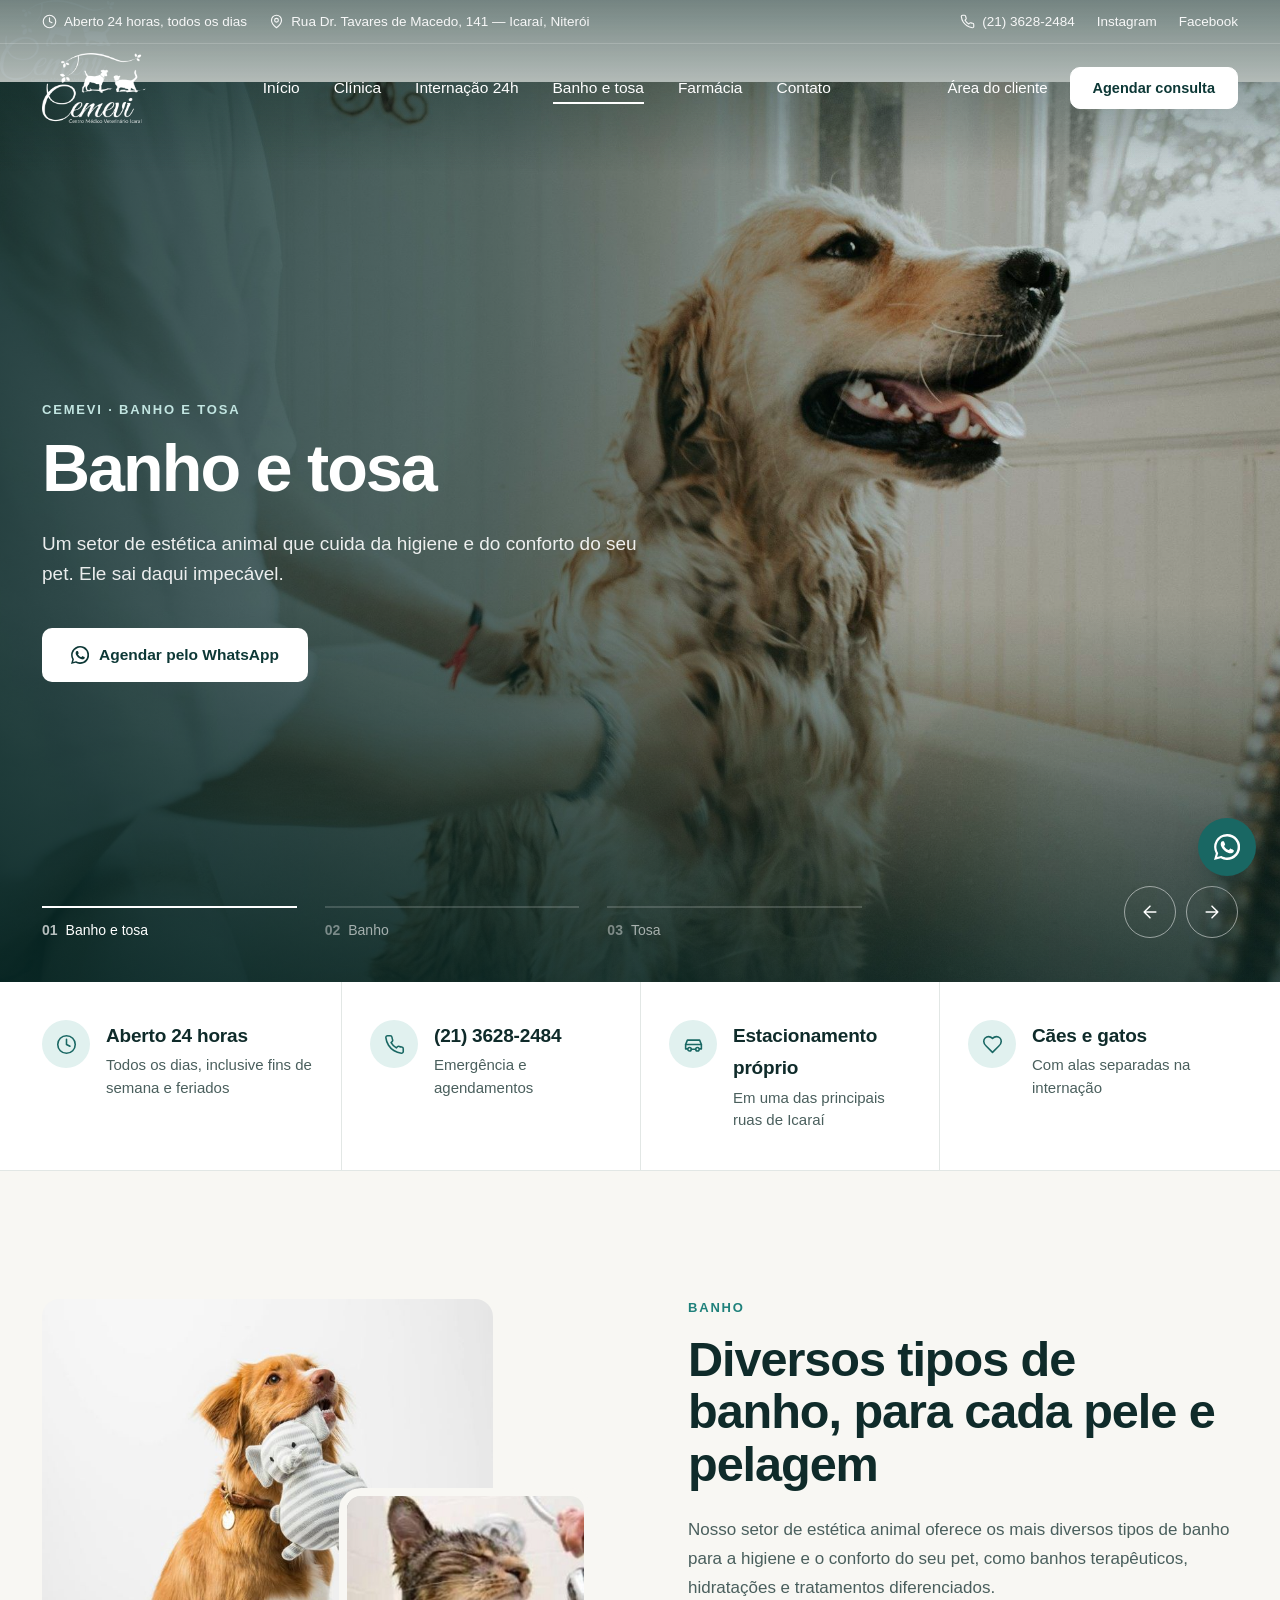
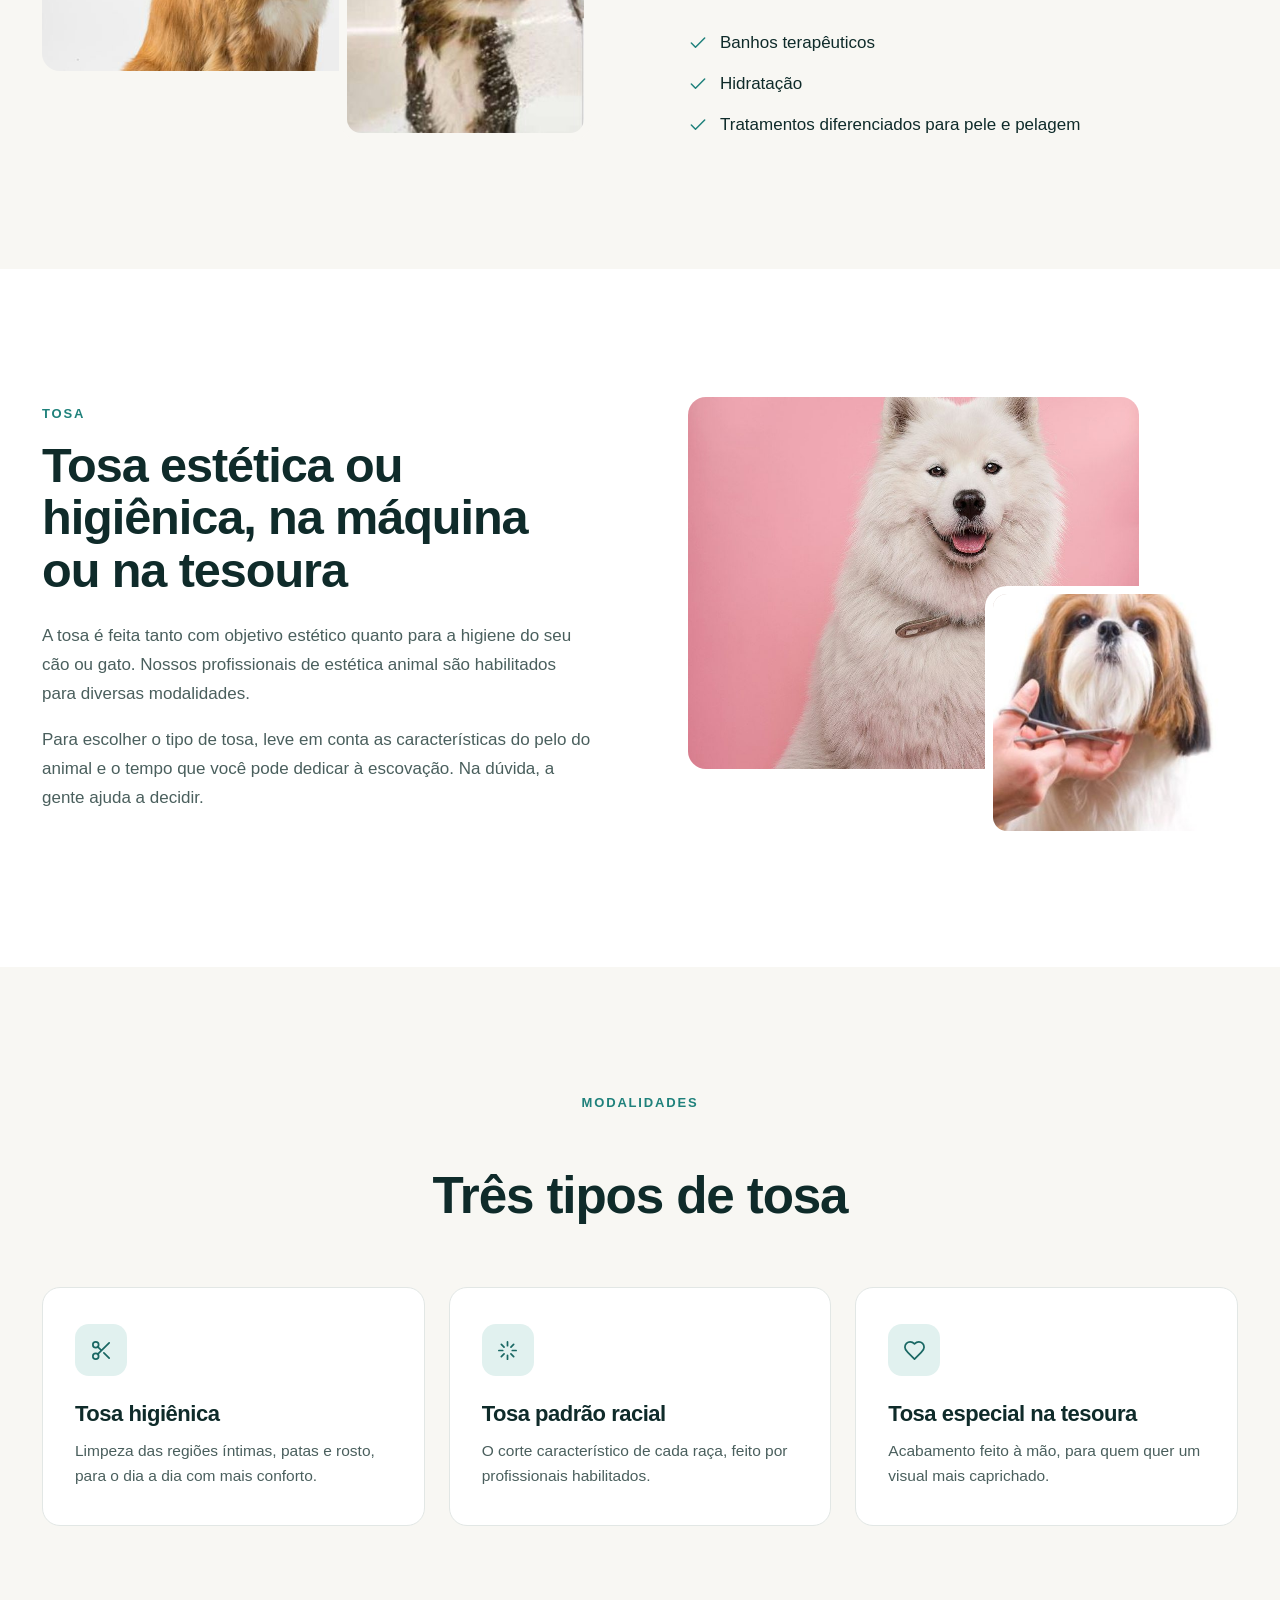
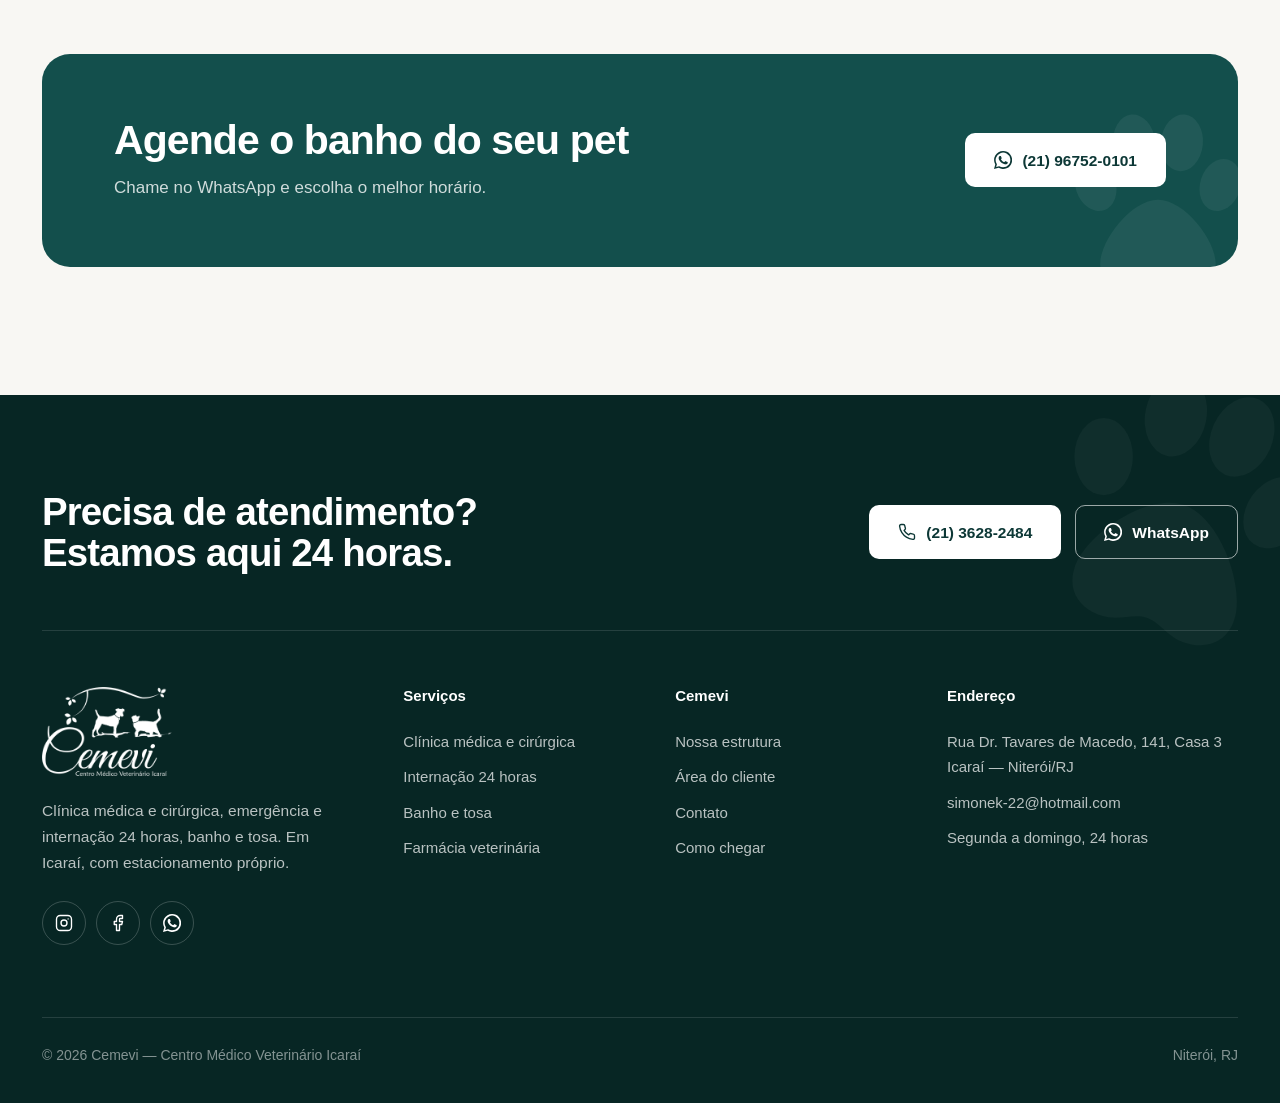
==== commit 697e1ecc: "Add files via upload" ====
--- a/banho-e-tosa.html
+++ b/banho-e-tosa.html
@@ -9,10 +9,12 @@
   <link rel="icon" type="image/png" href="img/logo.png">
   <link rel="preconnect" href="https://fonts.googleapis.com">
   <link rel="preconnect" href="https://fonts.gstatic.com" crossorigin>
-  <link href="https://fonts.googleapis.com/css2?family=Bricolage+Grotesque:opsz,wght@12..96,500..700&family=DM+Sans:opsz,wght@9..40,400..700&display=swap" rel="stylesheet">
+  <link href="https://fonts.googleapis.com/css2?family=Poppins:ital,wght@0,400;0,500;0,600;0,700;1,400&display=swap" rel="stylesheet">
   <link rel="stylesheet" href="css/styles.css">
+  <script>document.documentElement.classList.add('js', 'intro');</script>
 </head>
 <body>
+  <div class="curtain" aria-hidden="true"><img src="img/logo-branco.png" alt="" width="120" height="82"></div>
 <svg width="0" height="0" style="position:absolute" aria-hidden="true">
   <symbol id="i-phone" viewBox="0 0 24 24"><path d="M22 16.92v3a2 2 0 0 1-2.18 2 19.79 19.79 0 0 1-8.63-3.07 19.5 19.5 0 0 1-6-6 19.79 19.79 0 0 1-3.07-8.67A2 2 0 0 1 4.11 2h3a2 2 0 0 1 2 1.72c.13.96.36 1.9.7 2.81a2 2 0 0 1-.45 2.11L8.09 9.91a16 16 0 0 0 6 6l1.27-1.27a2 2 0 0 1 2.11-.45c.91.34 1.85.57 2.81.7A2 2 0 0 1 22 16.92z"/></symbol>
   <symbol id="i-clock" viewBox="0 0 24 24"><circle cx="12" cy="12" r="10"/><path d="M12 6v6l4 2"/></symbol>
@@ -87,18 +89,67 @@
   </header>
 
   <main>
-  <section class="phero">
-    <img src="img/slide-banho.jpg" alt="" style="object-position:60% 35%" fetchpriority="high">
-    <div class="wrap">
-      <div class="crumbs"><a href="index.html">Início</a> &nbsp;/&nbsp; Banho e tosa</div>
-      <h1>Banho e tosa</h1>
-      <p>Um setor de estética animal que cuida da higiene e do conforto do seu pet. Ele sai daqui impecável.</p>
-      <div class="split-actions" style="margin-top:0"><a href="https://wa.me/5521967520101" target="_blank" rel="noopener" class="btn btn-light"><svg class="ico ico-fill" aria-hidden="true"><use href="#i-wa"/></svg> Agendar pelo WhatsApp</a></div>
-      <div class="phero-facts">
-        <div><svg class="ico" aria-hidden="true"><use href="#i-clock"/></svg><span><b>Aberto 24 horas</b>Todos os dias, inclusive feriados</span></div>
-        <div><svg class="ico" aria-hidden="true"><use href="#i-pin"/></svg><span><b>Icaraí, Niterói</b>Rua Dr. Tavares de Macedo, 141</span></div>
-        <div><svg class="ico" aria-hidden="true"><use href="#i-car"/></svg><span><b>Estacionamento próprio</b>Para sua comodidade</span></div>
-      </div>
+  <section class="slider" aria-roledescription="carrossel" aria-label="Banho e tosa" tabindex="-1">
+    <div class="slide is-active" role="group" aria-roledescription="slide" aria-label="1 de 3">
+      <img class="slide-img" src="img/slide-banho.jpg" alt="" style="object-position:60% 35%" fetchpriority="high">
+      <div class="slide-content">
+        <div class="wrap">
+          <div class="slide-text">
+            <span class="kicker">Cemevi · Banho e tosa</span>
+            <h1>Banho e tosa</h1>
+            <p>Um setor de estética animal que cuida da higiene e do conforto do seu pet. Ele sai daqui impecável.</p>
+            <div class="slide-actions"><a href="https://wa.me/5521967520101" target="_blank" rel="noopener" class="btn btn-light"><svg class="ico ico-fill" aria-hidden="true"><use href="#i-wa"/></svg> Agendar pelo WhatsApp</a></div>
+          </div>
+        </div>
+      </div>
+    </div>
+    <div class="slide" role="group" aria-roledescription="slide" aria-label="2 de 3">
+      <img class="slide-img" src="img/hd-retriever.jpg" alt="" style="object-position:50% 35%" loading="lazy">
+      <div class="slide-content">
+        <div class="wrap">
+          <div class="slide-text">
+            <span class="kicker">Banho</span>
+            <h2 class="slide-title">Banhos terapêuticos, hidratação e tratamentos.</h2>
+            <p>Diversos tipos de banho para a higiene e o conforto do seu pet.</p>
+            <div class="slide-actions"><a href="https://wa.me/5521967520101" target="_blank" rel="noopener" class="btn btn-light"><svg class="ico ico-fill" aria-hidden="true"><use href="#i-wa"/></svg> Agendar banho</a></div>
+          </div>
+        </div>
+      </div>
+    </div>
+    <div class="slide" role="group" aria-roledescription="slide" aria-label="3 de 3">
+      <img class="slide-img" src="img/hd-dois-caes.jpg" alt="" style="object-position:50% 60%" loading="lazy">
+      <div class="slide-content">
+        <div class="wrap">
+          <div class="slide-text">
+            <span class="kicker">Tosa</span>
+            <h2 class="slide-title">Tosa higiênica, padrão racial ou na tesoura.</h2>
+            <p>Profissionais de estética animal habilitados, na máquina ou na tesoura.</p>
+            <div class="slide-actions"><a href="https://wa.me/5521967520101" target="_blank" rel="noopener" class="btn btn-light"><svg class="ico ico-fill" aria-hidden="true"><use href="#i-wa"/></svg> Agendar tosa</a></div>
+          </div>
+        </div>
+      </div>
+    </div>
+    <div class="slider-ui">
+      <div class="wrap">
+        <div class="slider-tabs">
+          <button class="slider-tab" type="button"><span class="track"><i></i></span><b>01</b>Banho e tosa</button>
+          <button class="slider-tab" type="button"><span class="track"><i></i></span><b>02</b>Banho</button>
+          <button class="slider-tab" type="button"><span class="track"><i></i></span><b>03</b>Tosa</button>
+        </div>
+        <div class="slider-dots"><button class="slider-dot" type="button" aria-label="Slide 1"></button><button class="slider-dot" type="button" aria-label="Slide 2"></button><button class="slider-dot" type="button" aria-label="Slide 3"></button></div>
+        <div class="slider-arrows">
+          <button class="slider-arrow prev" type="button" aria-label="Anterior"><svg class="ico" aria-hidden="true"><use href="#i-arrow"/></svg></button>
+          <button class="slider-arrow next" type="button" aria-label="Próximo"><svg class="ico" aria-hidden="true"><use href="#i-arrow"/></svg></button>
+        </div>
+      </div>
+    </div>
+  </section>
+  <section class="facts">
+    <div class="wrap">
+      <div class="fact"><span class="fact-ico"><svg class="ico" aria-hidden="true"><use href="#i-clock"/></svg></span><div><b>Aberto 24 horas</b><span>Todos os dias, inclusive fins de semana e feriados</span></div></div>
+      <div class="fact"><span class="fact-ico"><svg class="ico" aria-hidden="true"><use href="#i-phone"/></svg></span><div><b><a href="tel:+552136282484">(21) 3628-2484</a></b><span>Emergência e agendamentos</span></div></div>
+      <div class="fact"><span class="fact-ico"><svg class="ico" aria-hidden="true"><use href="#i-car"/></svg></span><div><b>Estacionamento próprio</b><span>Em uma das principais ruas de Icaraí</span></div></div>
+      <div class="fact"><span class="fact-ico"><svg class="ico" aria-hidden="true"><use href="#i-heart"/></svg></span><div><b>Cães e gatos</b><span>Com alas separadas na internação</span></div></div>
     </div>
   </section>
 
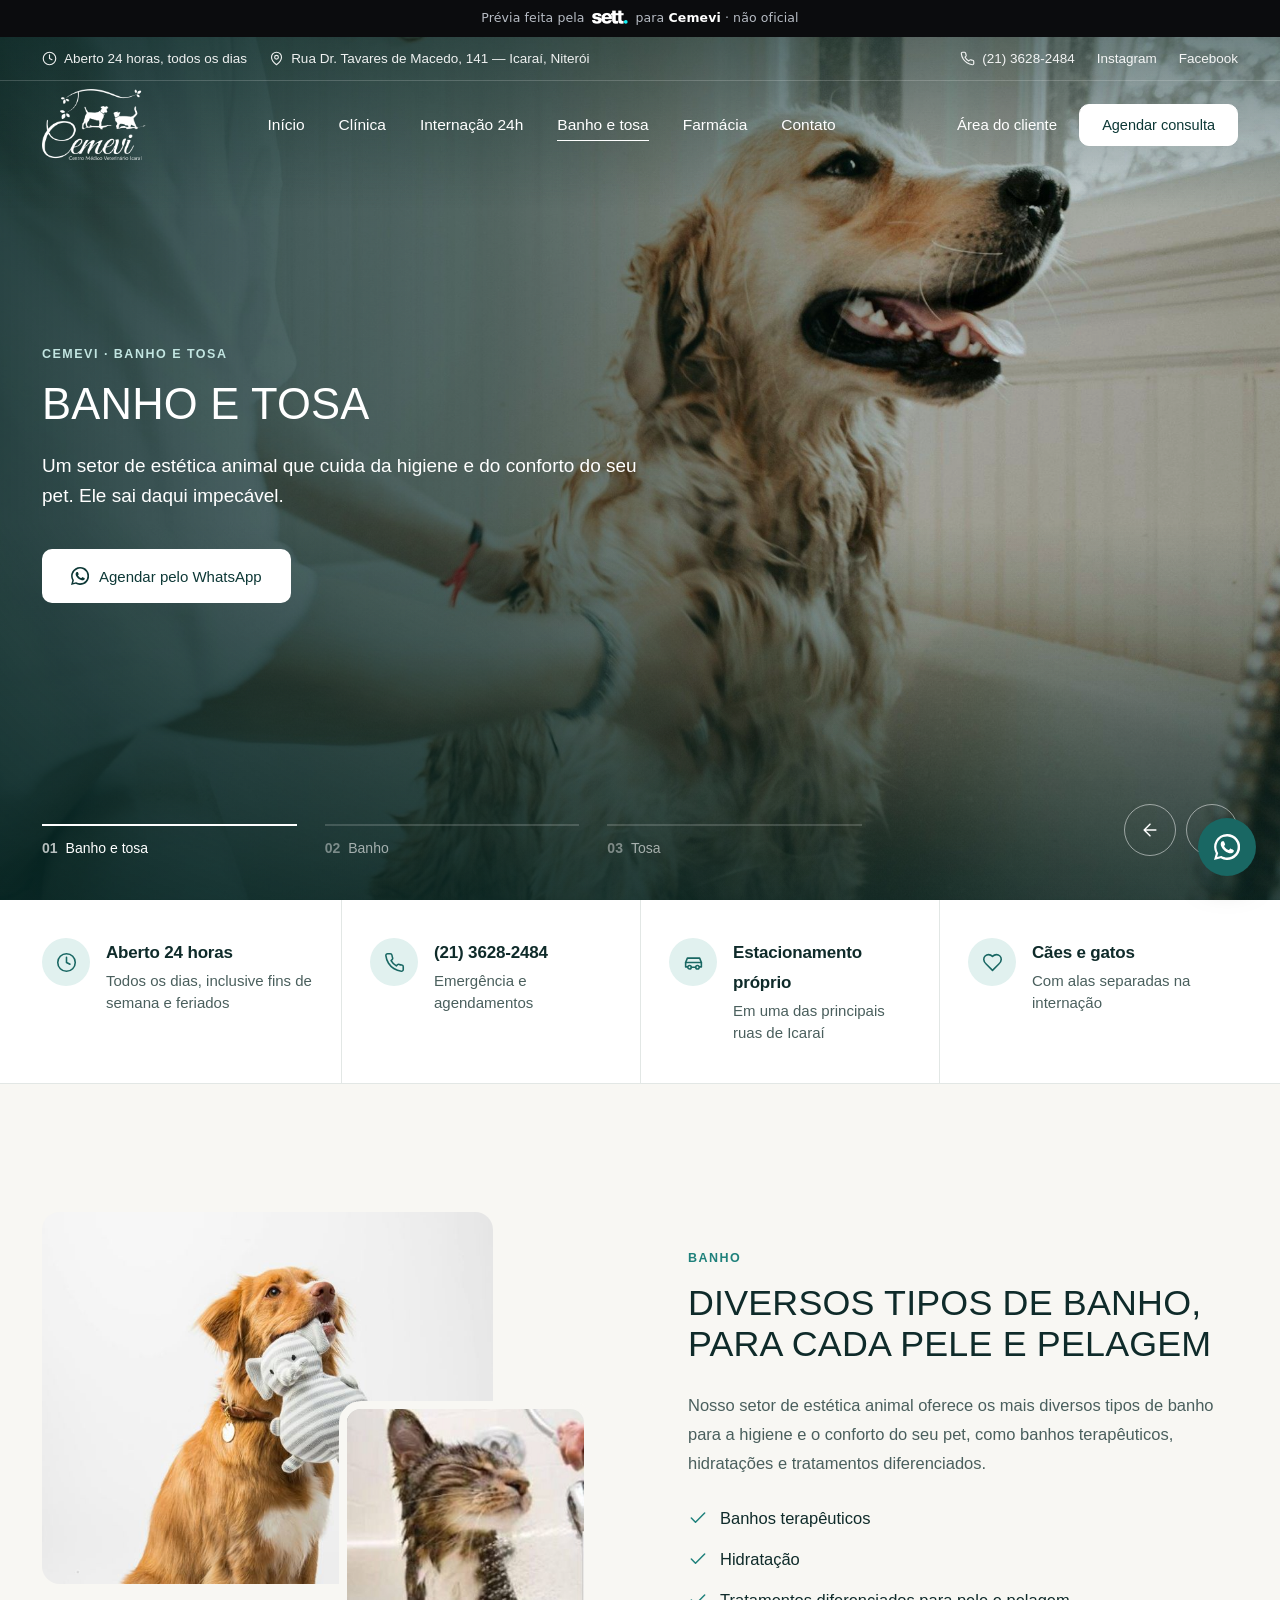
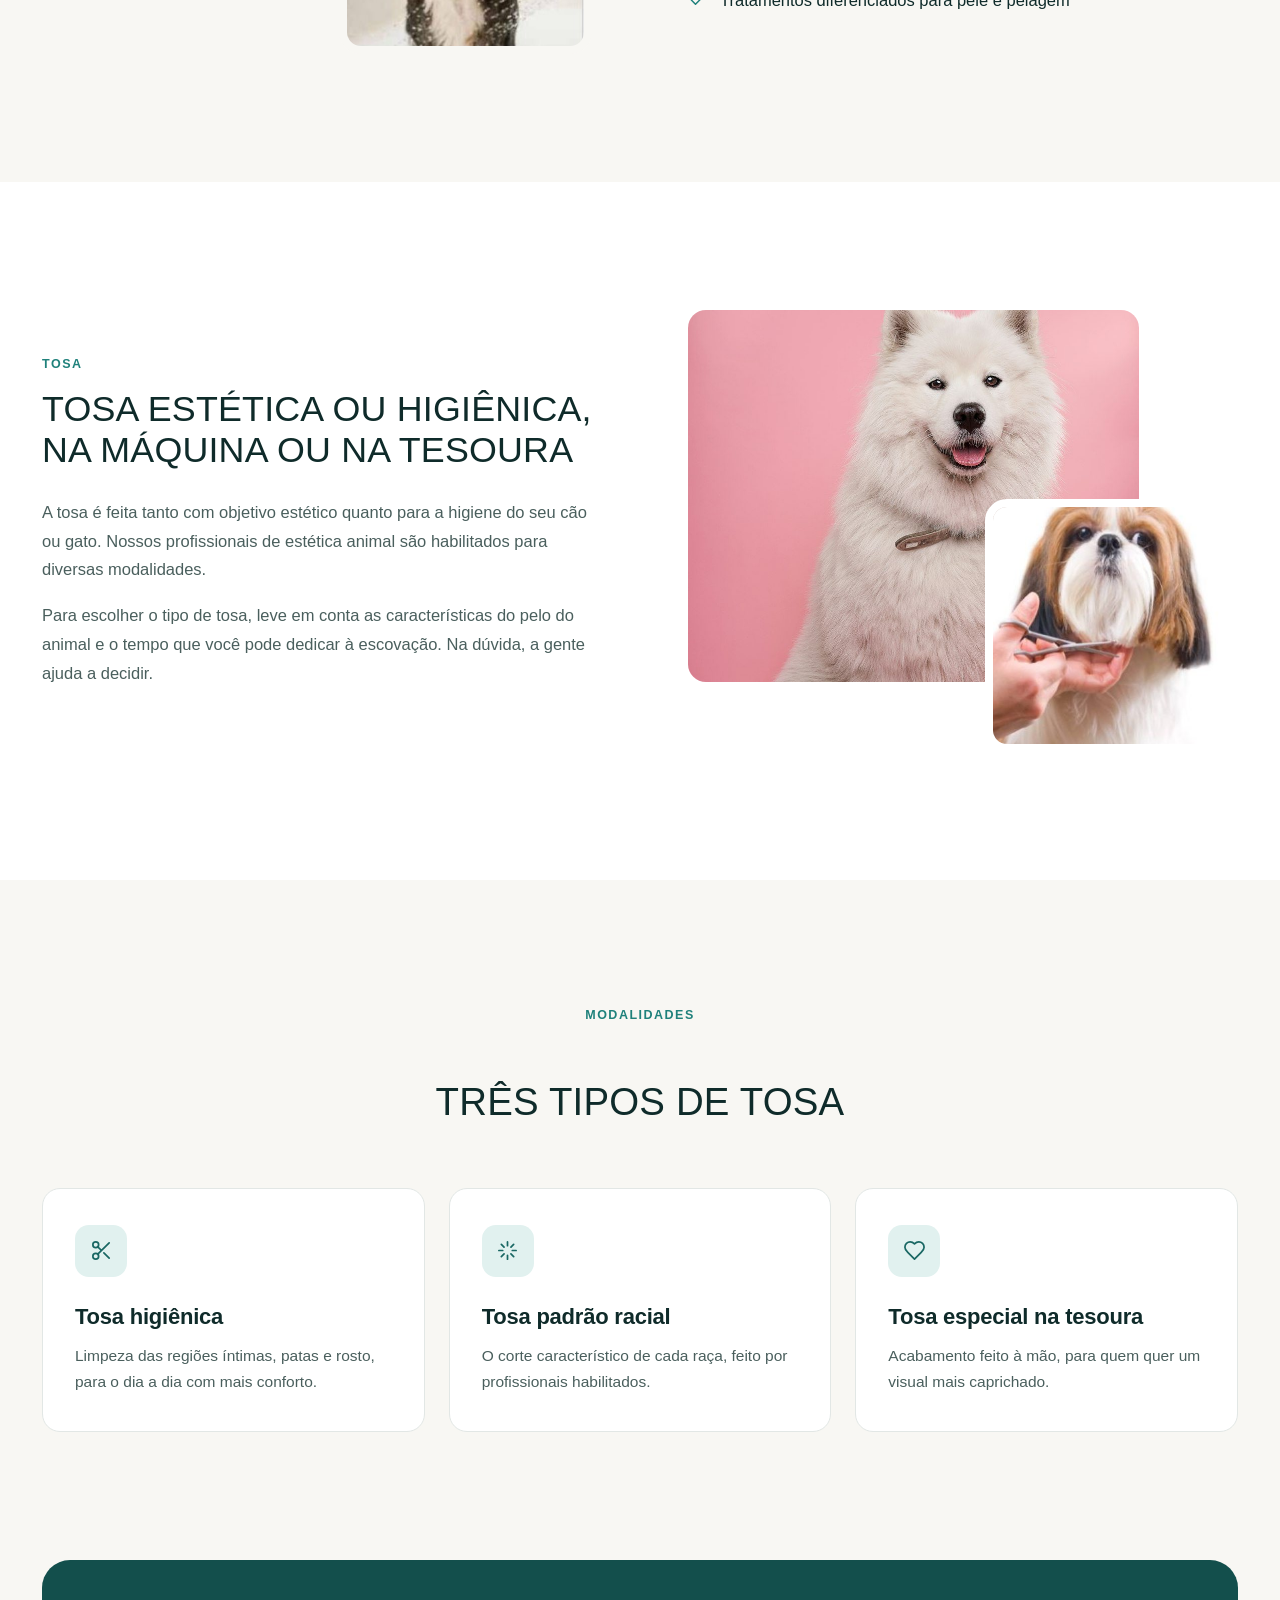
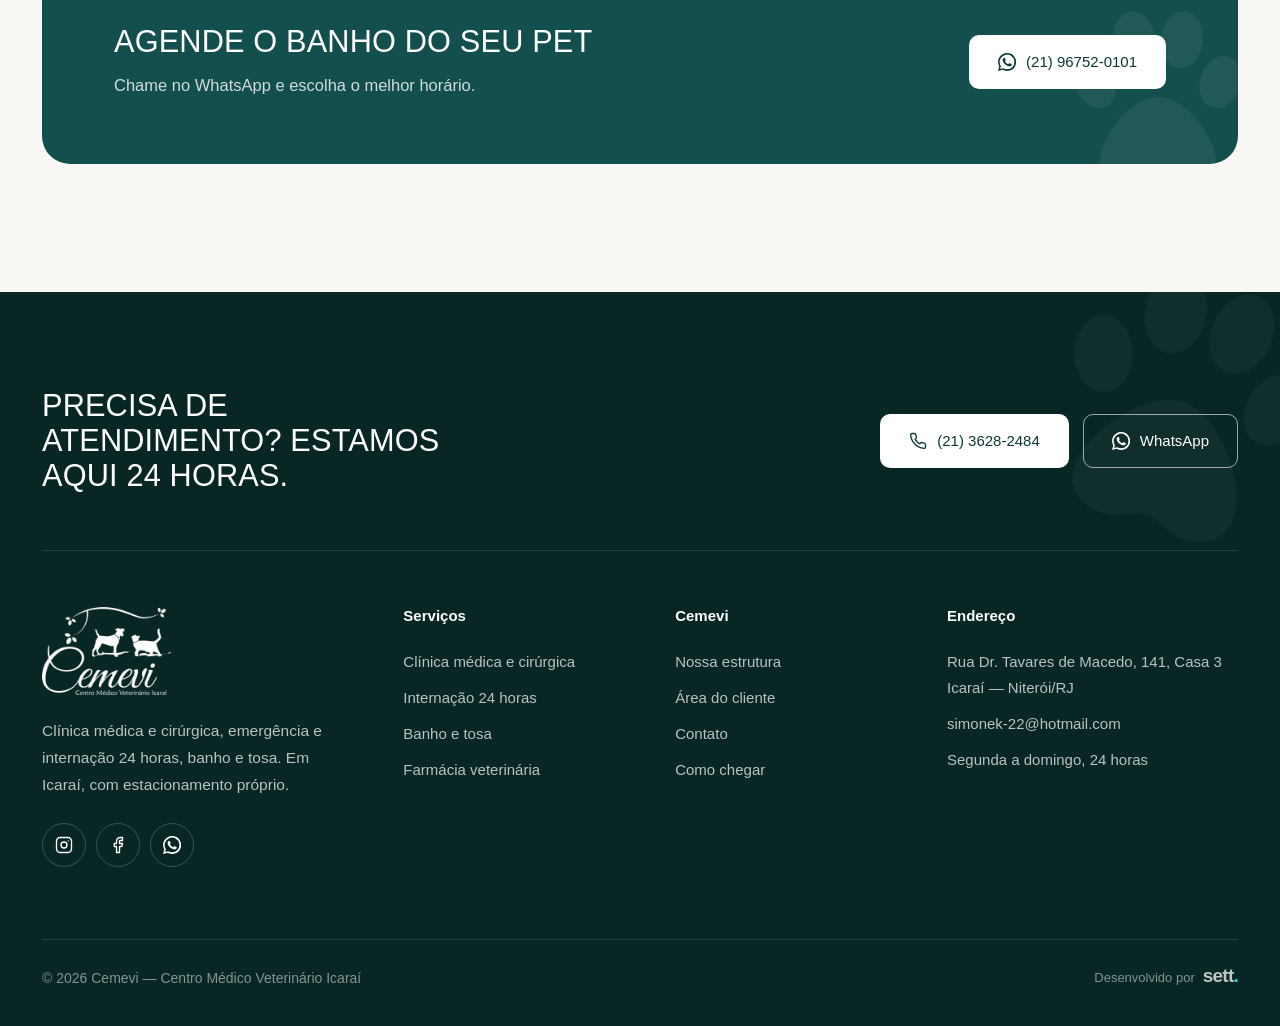
==== commit 9e9ba004: "Add files via upload" ====
--- a/banho-e-tosa.html
+++ b/banho-e-tosa.html
@@ -45,6 +45,7 @@
 </svg>
 
   <header class="header">
+    <p class="sett-faixa">Prévia feita pela <a href="https://www.sett.company/" target="_blank" rel="noopener"><img src="img/sett-branco.png" alt="Sett" width="254" height="96"></a> para <b>Cemevi</b> · não oficial</p>
     <div class="topbar">
       <div class="wrap">
         <div class="topbar-l">
@@ -269,7 +270,7 @@
       </div>
       <div class="footer-bottom">
         <span>© 2026 Cemevi — Centro Médico Veterinário Icaraí</span>
-        <span>Niterói, RJ</span>
+        <a class="credit" href="https://www.sett.company/" target="_blank" rel="noopener" aria-label="Site desenvolvido pela Sett Digital">Desenvolvido por <span class="sett">sett<i>.</i></span></a>
       </div>
     </div>
   </footer>
--- a/css/styles.css
+++ b/css/styles.css
@@ -20,8 +20,8 @@
   --muted: #7b8b89;
   --line: #e2e7e5;
 
-  --display: "Bricolage Grotesque", "Helvetica Neue", Arial, sans-serif;
-  --sans: "DM Sans", "Helvetica Neue", Arial, sans-serif;
+  --display: "Poppins", "Helvetica Neue", Arial, sans-serif;
+  --sans: "Poppins", "Helvetica Neue", Arial, sans-serif;
 
   --wrap: 1260px;
   --r-sm: 10px;
@@ -34,12 +34,14 @@
 html { -webkit-text-size-adjust: 100%; scroll-behavior: smooth; }
 body {
   margin: 0; background: var(--bg); color: var(--ink);
-  font: 400 17px/1.7 var(--sans); -webkit-font-smoothing: antialiased;
+  font: 400 16.5px/1.75 var(--sans); -webkit-font-smoothing: antialiased;
 }
 body.menu-open { overflow: hidden; }
 img { max-width: 100%; display: block; }
 a { color: inherit; }
-h1, h2, h3, h4 { font-family: var(--display); margin: 0; line-height: 1.08; font-weight: 700; letter-spacing: -.022em; }
+h1, h2, h3, h4 { margin: 0; }
+h1, h2 { font-family: var(--display); font-weight: 400; line-height: 1.08; letter-spacing: .003em; }
+h3, h4 { font-family: var(--sans); font-weight: 600; line-height: 1.3; letter-spacing: -.01em; }
 p { margin: 0 0 1em; }
 .wrap { max-width: var(--wrap); margin: 0 auto; padding: 0 32px; }
 .ico { width: 1em; height: 1em; flex: none; fill: none; stroke: currentColor; stroke-width: 1.8; stroke-linecap: round; stroke-linejoin: round; }
@@ -91,7 +93,7 @@
    ========================================================= */
 .btn {
   display: inline-flex; align-items: center; justify-content: center; gap: 10px; text-decoration: none; cursor: pointer;
-  font: 600 15.5px/1 var(--sans); padding: 17px 28px; border-radius: var(--r-sm); border: 1.5px solid transparent;
+  font: 500 15px/1 var(--sans); padding: 17px 28px; border-radius: var(--r-sm); border: 1.5px solid transparent;
   transition: background-color .25s, color .25s, border-color .25s;
 }
 .btn .ico { font-size: 18px; transition: transform .25s var(--ease); }
@@ -116,7 +118,7 @@
 .section { padding: 128px 0; }
 .section-tint { background: var(--t-50); }
 .section-white { background: var(--white); }
-.kicker { display: block; font: 600 13px var(--sans); text-transform: uppercase; letter-spacing: .14em; color: var(--t-600); margin-bottom: 18px; }
+.kicker { display: block; font: 600 12.5px var(--sans); text-transform: uppercase; letter-spacing: .12em; color: var(--t-600); margin-bottom: 18px; }
 .head { display: flex; justify-content: space-between; align-items: end; gap: 40px; margin-bottom: 64px; }
 .head-center { flex-direction: column; align-items: center; text-align: center; }
 .head h2, .h2 { font-size: clamp(34px, 4vw, 54px); max-width: 16em; }
@@ -139,7 +141,7 @@
 .slide-content .wrap { width: 100%; padding-top: 170px; padding-bottom: 150px; }
 .slide-text { max-width: 680px; }
 .slide .kicker { color: var(--t-200); }
-.slide h1, .slide .slide-title { font-size: clamp(40px, 5.2vw, 72px); line-height: 1.02; letter-spacing: -.03em; margin-bottom: 26px; font-weight: 700; }
+.slide h1, .slide .slide-title { font-size: clamp(40px, 5.2vw, 72px); line-height: 1.04; letter-spacing: .005em; margin-bottom: 26px; font-weight: 400; }
 .slide p { font-size: 19px; line-height: 1.6; max-width: 32em; opacity: .9; margin-bottom: 38px; }
 .slide-actions { display: flex; flex-wrap: wrap; gap: 14px; }
 .slide .kicker, .slide h1, .slide .slide-title, .slide p, .slide-actions { opacity: 0; transform: translateY(22px); transition: opacity .8s var(--ease), transform .8s var(--ease); }
@@ -180,7 +182,7 @@
 .crumbs { font-size: 14px; margin-bottom: 22px; opacity: .8; }
 .crumbs a { text-decoration: none; }
 .crumbs a:hover { text-decoration: underline; }
-.phero h1 { font-size: clamp(42px, 5.6vw, 76px); letter-spacing: -.03em; max-width: 12em; margin-bottom: 22px; }
+.phero h1 { font-size: clamp(42px, 5.6vw, 76px); letter-spacing: .005em; max-width: 12em; margin-bottom: 22px; }
 .phero p { font-size: 19px; max-width: 32em; opacity: .9; margin-bottom: 34px; }
 .phero-facts { display: flex; margin-top: 64px; border-top: 1px solid rgba(255,255,255,.22); }
 .phero-facts div { flex: 1; padding: 22px 24px 0 0; font-size: 15px; display: flex; gap: 12px; align-items: flex-start; line-height: 1.5; }
@@ -197,7 +199,7 @@
 .fact { display: flex; gap: 16px; align-items: flex-start; padding: 38px 28px 38px 0; }
 .fact + .fact { padding-left: 28px; border-left: 1px solid var(--line); }
 .fact-ico { width: 48px; height: 48px; border-radius: 50%; background: var(--t-100); color: var(--t-700); display: grid; place-items: center; font-size: 21px; flex: none; }
-.fact b { display: block; font-family: var(--display); font-size: 19px; font-weight: 700; letter-spacing: -.01em; margin-bottom: 2px; }
+.fact b { display: block; font-family: var(--sans); font-size: 17px; font-weight: 600; letter-spacing: -.01em; margin-bottom: 2px; }
 .fact > div > span { color: var(--ink-2); font-size: 15px; line-height: 1.5; display: block; }
 .fact a { text-decoration: none; }
 .fact a:hover { color: var(--t-700); }
@@ -209,7 +211,7 @@
 .split h2 { font-size: clamp(32px, 3.8vw, 50px); margin-bottom: 26px; }
 .split p { color: var(--ink-2); }
 .split-actions { display: flex; flex-wrap: wrap; gap: 14px; margin-top: 36px; }
-.quote { font-family: var(--display); font-size: 23px; line-height: 1.4; font-weight: 500; letter-spacing: -.01em; color: var(--t-800); border-left: 2px solid var(--t-500); padding-left: 24px; margin: 34px 0; }
+.quote { font-family: var(--sans); font-style: normal; font-size: 20px; line-height: 1.55; font-weight: 500; letter-spacing: -.01em; color: var(--t-800); border-left: 2px solid var(--t-500); padding-left: 24px; margin: 34px 0; }
 .duo { position: relative; padding: 0 0 70px 0; }
 .duo img { border-radius: var(--r); width: 100%; object-fit: cover; }
 .duo img:first-child { aspect-ratio: 4 / 3.3; width: 82%; }
@@ -296,7 +298,7 @@
 .tile { background: var(--white); border: 1px solid var(--line); border-radius: var(--r); padding: 32px 28px; transition: border-color .3s, transform .4s var(--ease); }
 .tile:hover { border-color: var(--t-300); transform: translateY(-4px); }
 .tile-ico { width: 48px; height: 48px; border-radius: 12px; background: var(--t-100); color: var(--t-700); display: grid; place-items: center; font-size: 22px; margin-bottom: 26px; }
-.tile strong { display: block; font: 700 34px/1 var(--display); letter-spacing: -.03em; margin-bottom: 12px; color: var(--t-800); }
+.tile strong { display: block; font: 400 36px/1 var(--display); letter-spacing: .01em; margin-bottom: 12px; color: var(--t-800); }
 .tile h3 { font-size: 18px; margin-bottom: 8px; }
 .tile p { color: var(--ink-2); margin: 0; font-size: 15px; line-height: 1.6; }
 
@@ -325,11 +327,11 @@
 .phone-pet img { width: 100%; height: 100%; object-fit: cover; }
 .phone-body { position: relative; background: #fff; border-radius: 26px; margin-top: -26px; padding: 18px 16px 16px; }
 .phone-name { display: flex; justify-content: space-between; align-items: baseline; margin-bottom: 12px; }
-.phone-name strong { font: 700 22px var(--display); }
+.phone-name strong { font: 400 24px var(--display); }
 .phone-name span { font-size: 12px; color: var(--muted); }
 .phone-grid { display: grid; grid-template-columns: 1fr 1fr; gap: 10px; margin-bottom: 10px; }
 .phone-grid div, .phone-row { background: var(--t-50); border-radius: 14px; padding: 10px 12px; font-size: 12px; line-height: 1.5; color: var(--ink-2); }
-.phone-grid b { display: block; font: 700 19px var(--display); color: var(--ink); }
+.phone-grid b { display: block; font: 600 17px var(--sans); color: var(--ink); }
 .phone-row { margin-bottom: 12px; }
 .phone-row b { display: block; font-size: 13px; color: var(--ink); }
 .phone-btn { display: flex; align-items: center; justify-content: center; gap: 8px; background: var(--t-700); color: #fff; border-radius: 12px; padding: 12px; font-size: 13px; font-weight: 600; }
@@ -338,7 +340,7 @@
    CTA
    ========================================================= */
 .pals { position: relative; overflow: hidden; padding: 150px 0; text-align: center; background: var(--t-50); }
-.pals h2 { font-size: clamp(40px, 5.4vw, 76px); max-width: 11em; margin: 0 auto 26px; letter-spacing: -.035em; }
+.pals h2 { font-size: clamp(40px, 5.4vw, 76px); max-width: 11em; margin: 0 auto 26px; }
 .pals p { max-width: 32em; margin: 0 auto 40px; color: var(--ink-2); font-size: 19px; }
 .pals .split-actions { justify-content: center; margin-top: 0; }
 .pals-side { position: absolute; top: 50%; width: 290px; height: 400px; margin-top: -200px; }
@@ -358,7 +360,7 @@
 .faq-layout .lead { font-size: 17.5px; }
 .faq details { border-bottom: 1px solid var(--line); }
 .faq details:first-child { border-top: 1px solid var(--line); }
-.faq summary { list-style: none; cursor: pointer; padding: 26px 0; font: 600 18.5px var(--sans); display: flex; justify-content: space-between; align-items: center; gap: 24px; }
+.faq summary { list-style: none; cursor: pointer; padding: 26px 0; font: 500 17px var(--sans); display: flex; justify-content: space-between; align-items: center; gap: 24px; }
 .faq summary::-webkit-details-marker { display: none; }
 .faq summary::after { content: ""; flex: none; width: 14px; height: 14px; background:
   linear-gradient(var(--t-700), var(--t-700)) center / 100% 1.8px no-repeat,
@@ -493,7 +495,7 @@
   .nav.open li:nth-child(2) { transition-delay: .04s; } .nav.open li:nth-child(3) { transition-delay: .08s; }
   .nav.open li:nth-child(4) { transition-delay: .12s; } .nav.open li:nth-child(5) { transition-delay: .16s; }
   .nav.open li:nth-child(6) { transition-delay: .2s; } .nav.open li:nth-child(7) { transition-delay: .24s; }
-  .nav ul a { display: block; padding: 14px 0; font: 600 28px/1.2 var(--display); letter-spacing: -.02em; border-bottom: 1px solid rgba(255,255,255,.1); }
+  .nav ul a { display: block; padding: 14px 0; font: 400 30px/1.2 var(--display); letter-spacing: .01em; border-bottom: 1px solid rgba(255,255,255,.1); }
   .nav ul a::after { display: none; }
   .nav ul a.active { color: var(--t-300); }
   .nav-extra { display: grid; gap: 10px; margin-top: 40px; font-size: 15px; color: rgba(255,255,255,.75); }
@@ -630,11 +632,188 @@
 .spacer { height: 128px; }
 @media (max-width: 960px) { .spacer { height: 96px; } }
 @media (max-width: 640px) { .spacer { height: 80px; } }
+
+.header.solid .brand { width: 86px; height: 58px; }
+.brand { transition: width .35s var(--ease), height .35s var(--ease); }
+.nav-extra .btn { padding: 16px 24px; font-size: 16px; }
+@media (max-width: 640px) {
+  .slider { height: calc(100svh - 70px); min-height: 540px; }
+  .header.solid .brand { width: 76px; height: 50px; }
+}
+
+/* Títulos do topo: maiúsculas, proporção normal, peso médio */
+.slide h1, .slide .slide-title, .phero h1 {
+  font-family: var(--sans); font-weight: 500; text-transform: uppercase;
+  letter-spacing: .005em; line-height: 1.15;
+}
+.slide h1, .slide .slide-title { font-size: clamp(30px, 3.4vw, 50px); margin-bottom: 22px; max-width: 15em; text-wrap: balance; }
+.phero h1 { text-wrap: balance; }
+.slide-text { max-width: 640px; }
+.phero h1 { font-size: clamp(32px, 3.8vw, 54px); }
+@media (max-width: 640px) {
+  .slide h1, .slide .slide-title, .phero h1 { font-size: clamp(26px, 7.4vw, 32px); }
+}
+
+/* =========================================================
+   TRANSIÇÃO ENTRE PÁGINAS
+   Cortina entra de baixo ao sair da página e sobe ao abrir a próxima.
+   ========================================================= */
+.curtain { display: none; }
+.js .curtain {
+  display: grid; place-items: center; position: fixed; inset: 0; z-index: 200;
+  background: var(--t-900); pointer-events: none;
+  animation: curtain-out .75s cubic-bezier(.76, 0, .24, 1) .15s both;
+}
+.curtain img { width: 120px; height: auto; opacity: 0; animation: curtain-logo-out .45s ease both; }
+@keyframes curtain-out { from { transform: translateY(0); } to { transform: translateY(-100%); } }
+@keyframes curtain-logo-out { from { opacity: 1; } to { opacity: 0; transform: translateY(-16px); } }
+
+.js .curtain.leave { pointer-events: all; animation: curtain-in .55s cubic-bezier(.76, 0, .24, 1) both; }
+.curtain.leave img { animation: curtain-logo-in .4s ease .25s both; }
+@keyframes curtain-in { from { transform: translateY(100%); } to { transform: translateY(0); } }
+@keyframes curtain-logo-in { from { opacity: 0; transform: translateY(16px); } to { opacity: 1; transform: none; } }
+
+/* Conteúdo do topo entra depois que a cortina sobe */
+.intro .slide.is-active .kicker,
+.intro .slide.is-active h1,
+.intro .slide.is-active .slide-title,
+.intro .slide.is-active p,
+.intro .slide.is-active .slide-actions { animation: hero-rise .9s var(--ease) both; }
+.intro .slide.is-active .kicker { animation-delay: .5s; }
+.intro .slide.is-active h1, .intro .slide.is-active .slide-title { animation-delay: .6s; }
+.intro .slide.is-active p { animation-delay: .72s; }
+.intro .slide.is-active .slide-actions { animation-delay: .84s; }
+.intro .slide.is-active .slide-img { animation: hero-zoom 1.6s var(--ease) .15s both; }
+.intro .slider-ui { animation: hero-fade .8s ease 1s both; }
+.intro .header .bar, .intro .header .topbar { animation: hero-fade .7s ease .55s both; }
+@keyframes hero-rise { from { opacity: 0; transform: translateY(26px); } to { opacity: 1; transform: none; } }
+@keyframes hero-zoom { from { transform: scale(1.12); } to { transform: scale(1); } }
+@keyframes hero-fade { from { opacity: 0; } to { opacity: 1; } }
+
+@media (prefers-reduced-motion: reduce) {
+  .js .curtain { display: none; }
+  .intro .slide.is-active *, .intro .slider-ui, .intro .header .bar, .intro .header .topbar { animation: none !important; }
+}
+
+/* =========================================================
+   AJUSTES FINOS — CELULAR
+   ========================================================= */
+@media (max-width: 640px) {
+  .section { padding: 68px 0; }
+  .spacer { height: 68px; }
+  .head { gap: 14px; margin-bottom: 36px; }
+  .head p { margin-top: 4px; }
+  .kicker { margin-bottom: 12px; }
+  .split { gap: 36px; }
+  .split h2 { margin-bottom: 18px; }
+  .split-actions { margin-top: 28px; }
+  .split-actions .btn { width: 100%; }
+
+  /* faixa de informações em 2 x 2, compacta */
+  .facts .wrap { grid-template-columns: 1fr 1fr; }
+  .fact, .fact + .fact, .fact:nth-child(even) { flex-direction: column; gap: 10px; padding: 20px 16px; border-left: 0; border-top: 0; }
+  .fact:nth-child(even) { border-left: 1px solid var(--line); }
+  .fact:nth-child(n+3) { border-top: 1px solid var(--line); }
+  .fact-ico { width: 38px; height: 38px; font-size: 17px; }
+  .fact b { font-size: 15px; line-height: 1.35; }
+  .fact > div > span { font-size: 13px; }
+
+  /* filtros da galeria em uma linha só, com rolagem lateral */
+  .chips { flex-wrap: nowrap; overflow-x: auto; margin: 0 -20px; padding: 2px 20px 4px; scrollbar-width: none; -webkit-overflow-scrolling: touch; align-self: stretch; }
+  .chips::-webkit-scrollbar { display: none; }
+  .chip { flex: none; padding: 10px 18px; font-size: 14px; }
+
+  /* cards de serviço mais baixos: ícone ao lado do texto */
+  .card { display: grid; grid-template-columns: 44px 1fr; column-gap: 16px; padding: 22px 20px; }
+  .card-ico { width: 44px; height: 44px; font-size: 20px; margin: 0; grid-row: span 2; border-radius: 12px; }
+  .card h3 { font-size: 17px; margin: 2px 0 6px; }
+  .card p { font-size: 14.5px; }
+  .tile { padding: 24px 20px; }
+  .tile-ico { margin-bottom: 18px; }
+
+  /* passos mais enxutos */
+  .step::before { margin-bottom: 10px; }
+  .step h3 { font-size: 19px; }
+
+  /* formulário */
+  .form-card h2 { font-size: 30px; }
+  .form .btn { width: 100%; }
+  .pets { gap: 8px; }
+  .pets span { padding: 10px 18px; }
+
+  /* faixa de chamada e contato */
+  .band h2 { font-size: 26px; }
+  .visit-card h2 { font-size: 28px; margin-bottom: 26px; }
+  .visit-list { gap: 20px; margin-bottom: 30px; }
+  .visit-card .btn { width: 100%; }
+
+  /* rodapé: coluna de endereço inteira para não quebrar o e-mail */
+  .footer-grid > div:last-child { grid-column: span 2; }
+  .footer-top h2 { font-size: 26px; }
+  .footer-bottom { gap: 6px; }
+
+  /* títulos das seções */
+  .pals h2 { font-size: 36px; }
+  .app h2 { font-size: 30px; }
+  .app-copy > p { font-size: 16px; }
+}
+@media (max-width: 370px) {
+  .wrap { padding: 0 16px; }
+  .chips { margin: 0 -16px; padding: 2px 16px 4px; }
+  .fact, .fact + .fact, .fact:nth-child(even) { padding: 18px 12px; }
+  .slide h1, .slide .slide-title, .phero h1 { font-size: 25px; }
+  .cats { grid-template-columns: repeat(2, 1fr); }
+}
+
+/* Títulos das seções no mesmo estilo do topo: Poppins, maiúsculas, peso médio */
+h1, h2 { font-family: var(--sans); font-weight: 500; text-transform: uppercase; letter-spacing: .005em; line-height: 1.15; text-wrap: balance; }
+.head h2, .h2 { font-size: clamp(28px, 3vw, 42px); }
+.split h2 { font-size: clamp(26px, 2.8vw, 38px); }
+.twin h2 { font-size: clamp(24px, 2.4vw, 32px); }
+.app h2 { font-size: clamp(28px, 3vw, 40px); }
+.pals h2 { font-size: clamp(32px, 4vw, 56px); }
+.band h2 { font-size: clamp(22px, 2.4vw, 32px); }
+.visit-card h2 { font-size: clamp(26px, 2.6vw, 34px); }
+.form-card h2 { font-size: 30px; }
+.footer-top h2 { font-size: clamp(22px, 2.4vw, 32px); }
+.tile strong { font: 500 30px/1.1 var(--sans); letter-spacing: -.01em; }
+.phone-name strong { font: 600 20px var(--sans); }
+@media (max-width: 960px) { .nav ul a { font: 500 24px/1.3 var(--sans); text-transform: uppercase; letter-spacing: .01em; } }
+@media (max-width: 640px) {
+  .head h2, .h2, .split h2 { font-size: 24px; }
+  .twin h2, .app h2, .visit-card h2, .form-card h2 { font-size: 24px; }
+  .band h2, .footer-top h2 { font-size: 21px; }
+  .pals h2 { font-size: 28px; }
+}
 
-.header.solid .brand { width: 86px; height: 58px; }
-.brand { transition: width .35s var(--ease), height .35s var(--ease); }
-.nav-extra .btn { padding: 16px 24px; font-size: 16px; }
-@media (max-width: 640px) {
-  .slider { height: calc(100svh - 70px); min-height: 540px; }
-  .header.solid .brand { width: 76px; height: 50px; }
+/* Assinatura da agência (Sett Digital) */
+.credit { display: inline-flex; align-items: baseline; gap: 8px; color: rgba(255,255,255,.5); font-size: 13px; text-decoration: none; transition: color .25s; }
+.credit .sett { font: 700 19px/1 var(--sans); letter-spacing: -.04em; color: rgba(255,255,255,.75); transition: color .25s; }
+.credit .sett i { font-style: normal; color: #1fe3e8; }
+.credit:hover, .credit:hover .sett { color: #fff; }
+
+/* =========================================================
+   FAIXA "PRÉVIA FEITA PELA SETT" (pacote oficial da Sett)
+   Fica dentro do header fixo, acima da faixa de endereço.
+   Remover quando o site virar oficial.
+   ========================================================= */
+.sett-faixa {
+  position: relative; z-index: 4;
+  margin: 0; padding: 9px 16px; background: #0B0C0E; color: #B7BCC4;
+  font: 400 12.5px/1.5 system-ui, -apple-system, "Segoe UI", Roboto, sans-serif;
+  text-align: center; letter-spacing: .01em;
 }
+.sett-faixa b { color: #FFFFFF; font-weight: 600; }
+.sett-faixa a { display: inline-block; vertical-align: middle; line-height: 0; margin: 0 .25em; }
+.sett-faixa img { display: inline-block; height: 1.1em; width: auto; margin-top: -.2em; border: 0; }
+.sett-faixa a:focus-visible { outline: 2px solid #12F0F5; outline-offset: 3px; border-radius: 2px; }
+@media (max-width: 600px) {
+  .sett-faixa { font-size: 11.5px; padding: 8px 14px; }
+  .sett-faixa img { height: 1.25em; }
+}
+/* Entrada junto com o resto do header, depois que a cortina sobe */
+.intro .header .sett-faixa { animation: hero-fade .7s ease .55s both; }
+@media (prefers-reduced-motion: reduce) { .intro .header .sett-faixa { animation: none !important; } }
+/* Espaço extra no topo do slider para a faixa */
+.slide-content .wrap { padding-top: 200px; }
+@media (max-width: 640px) { .slide-content .wrap { padding-top: 110px; } }
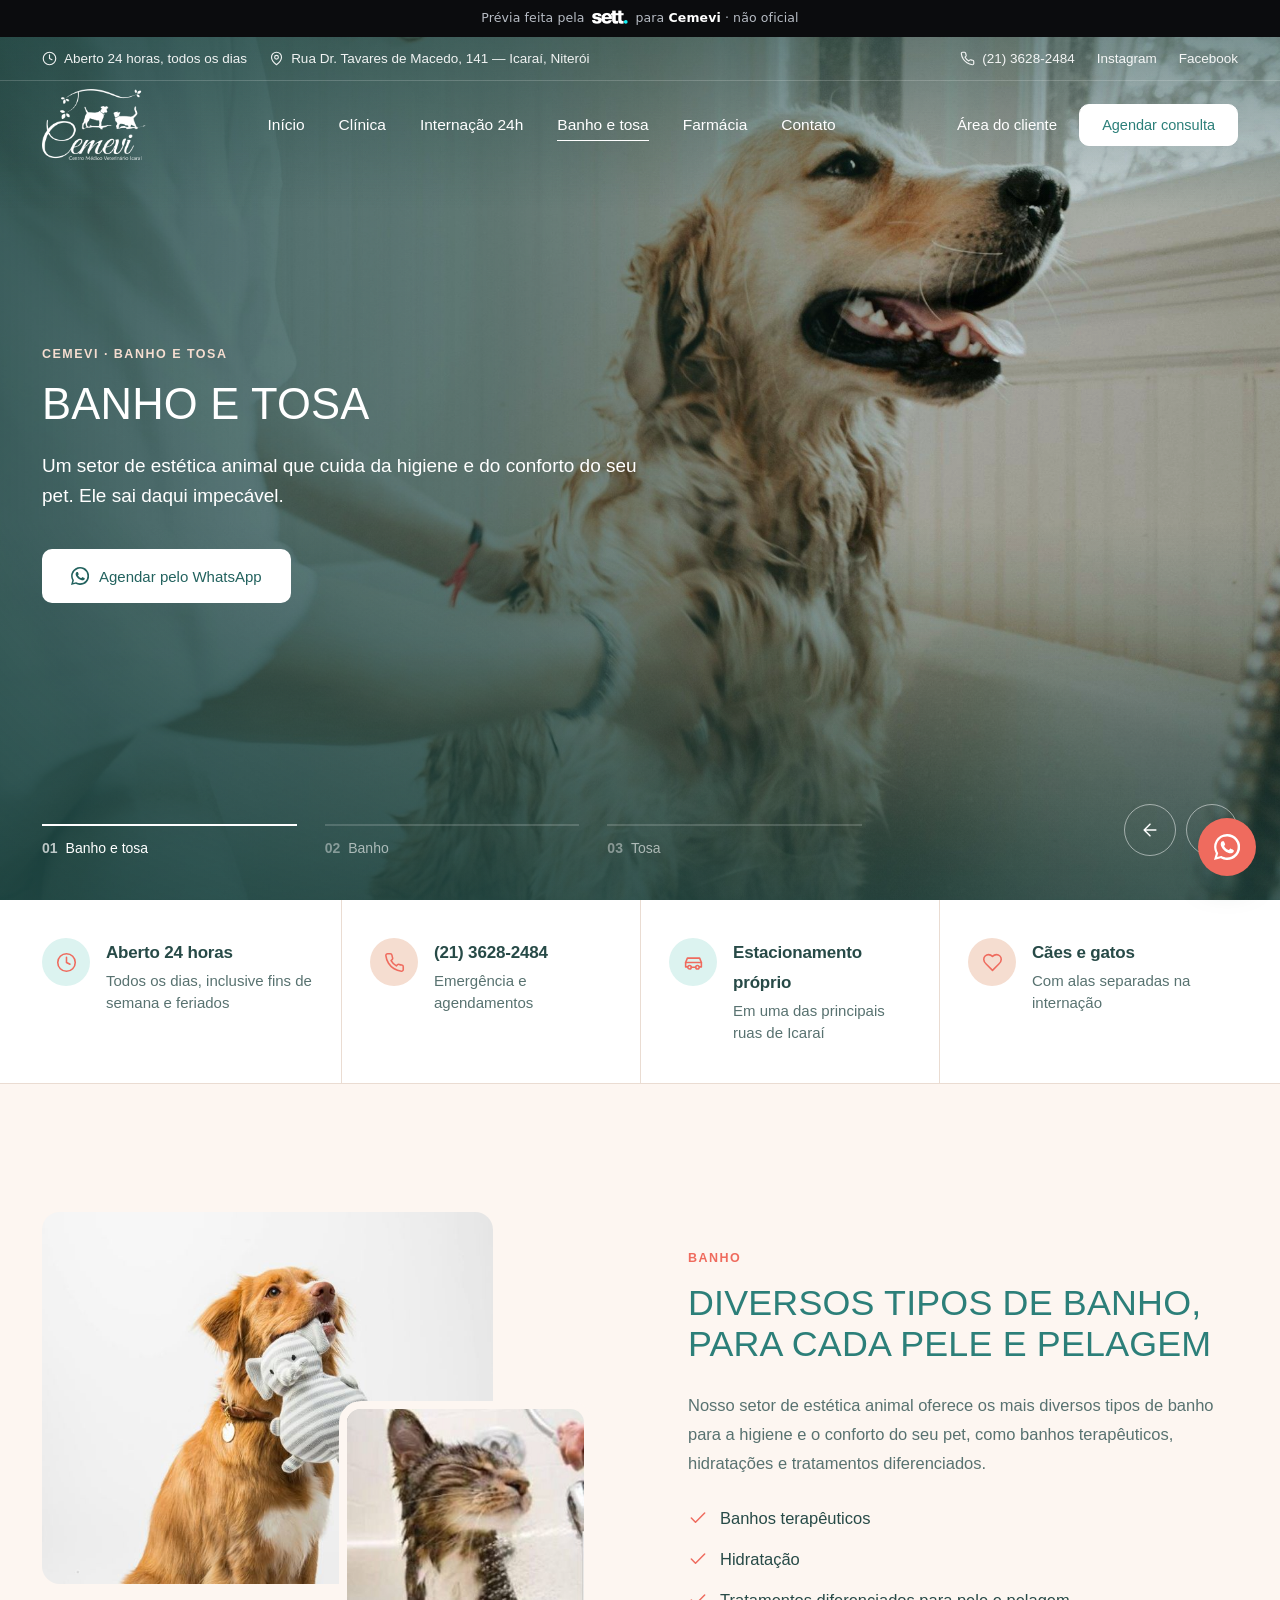
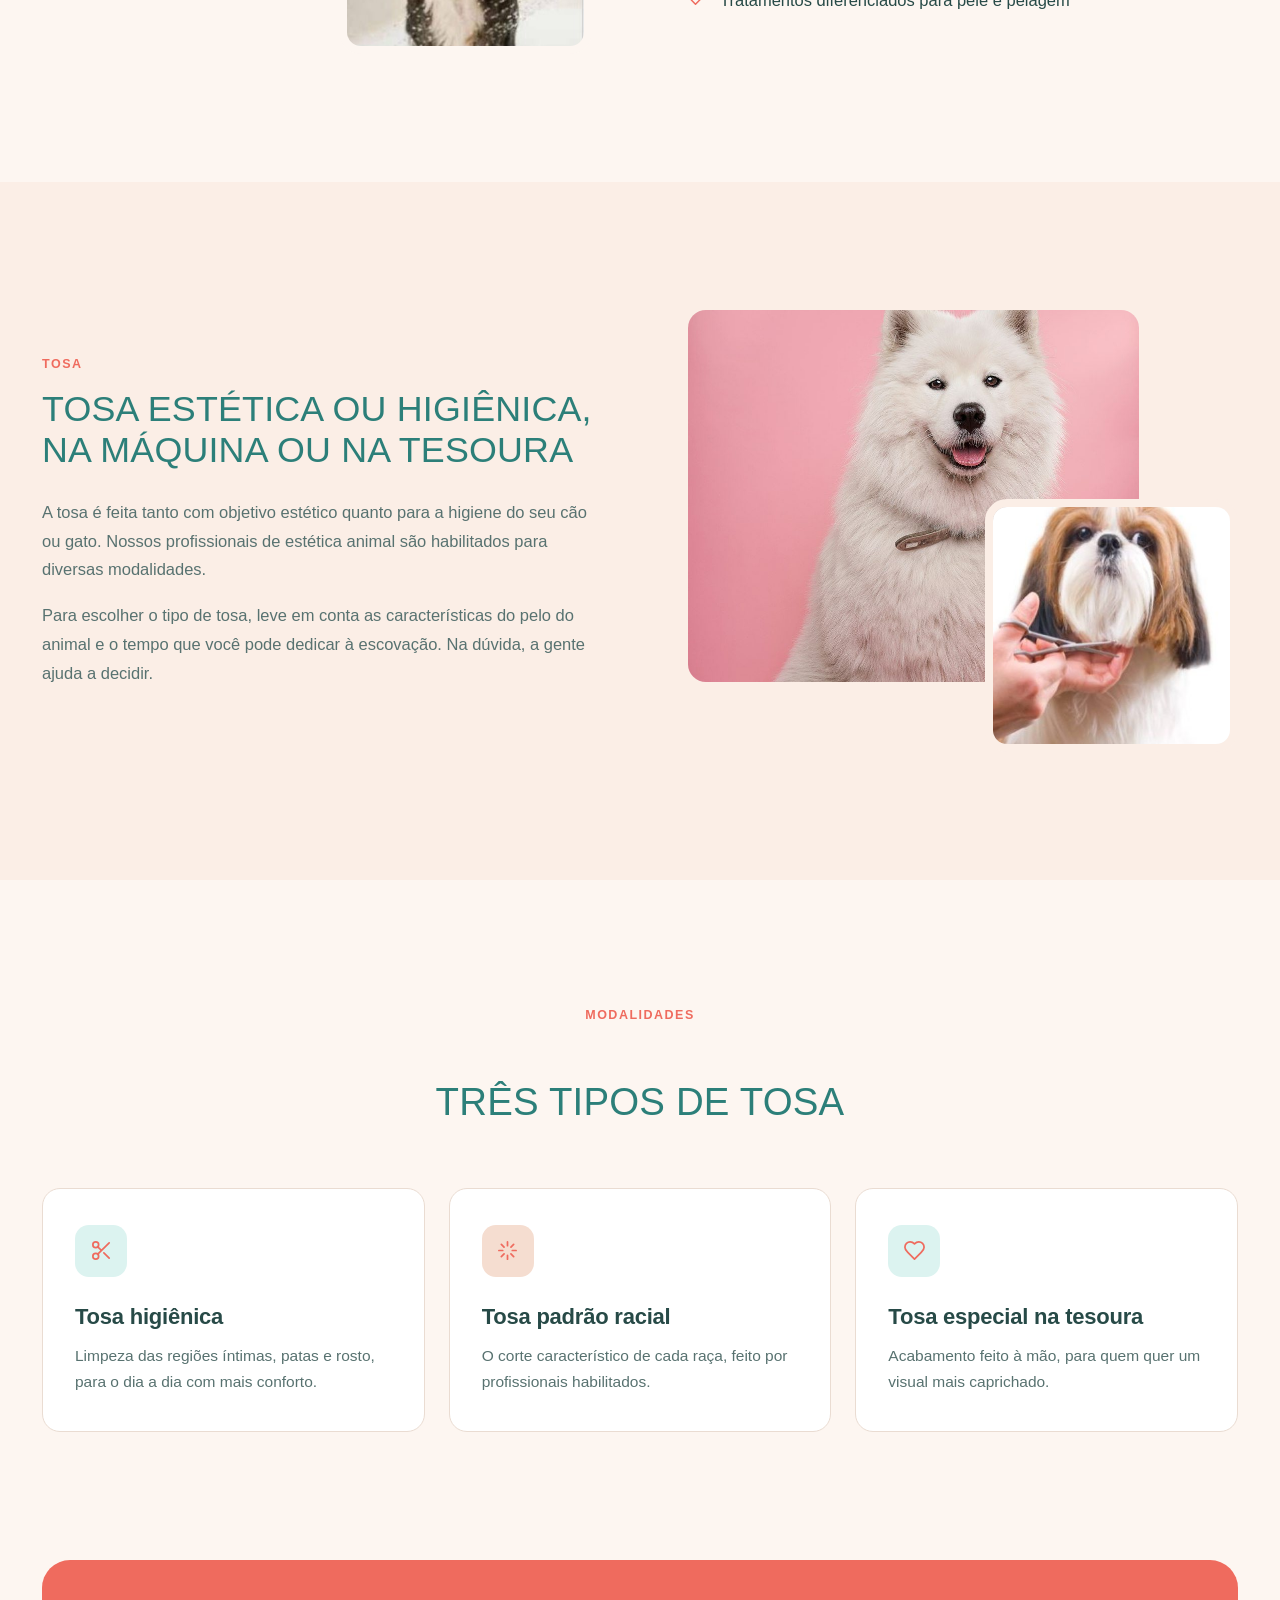
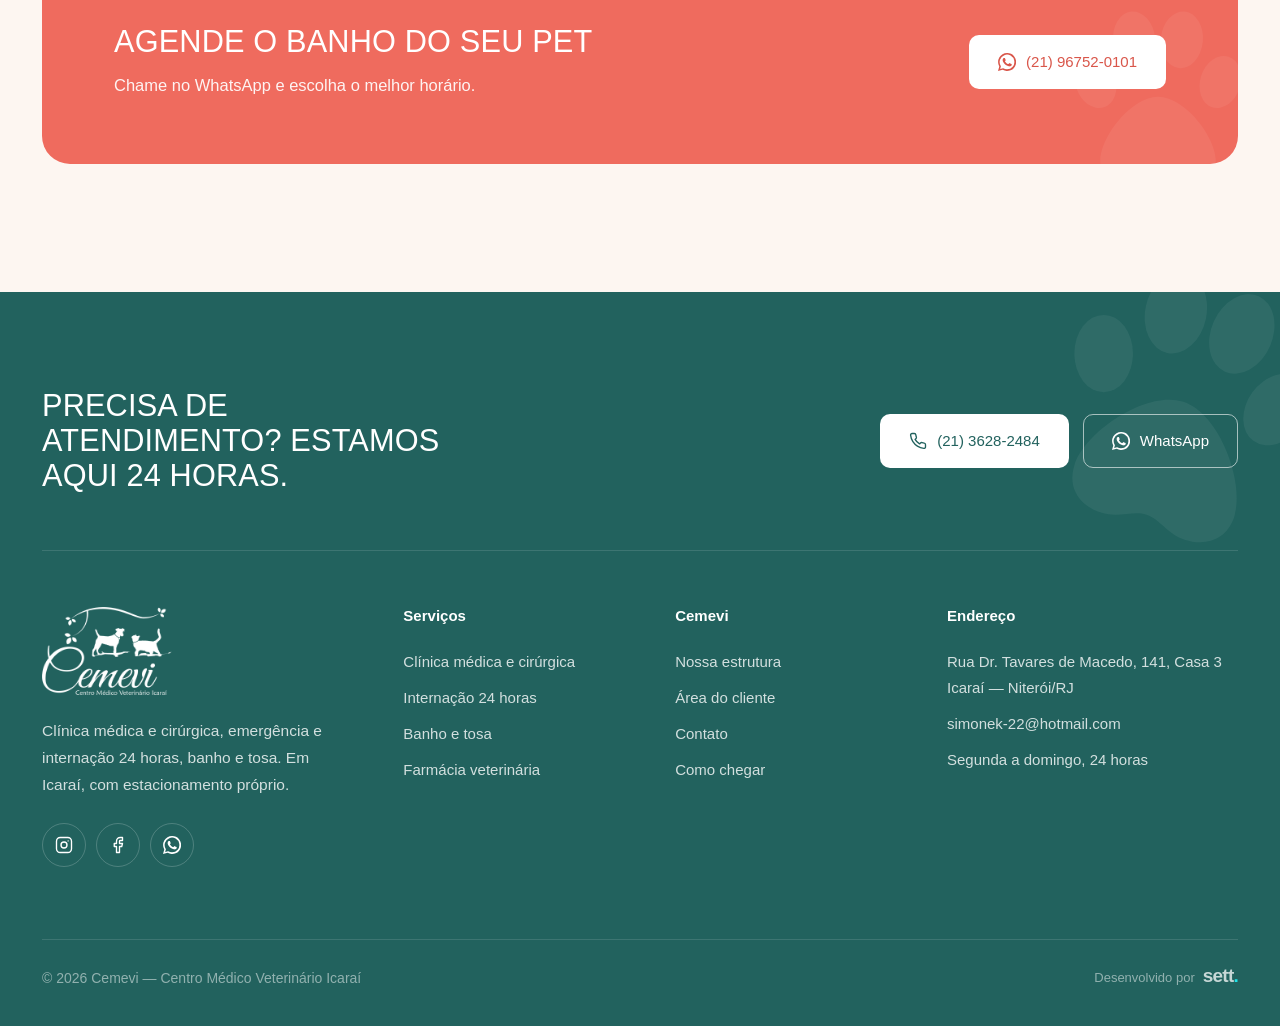
==== commit a2dbc033: "Add files via upload" ====
--- a/banho-e-tosa.html
+++ b/banho-e-tosa.html
@@ -4,7 +4,7 @@
   <meta charset="UTF-8">
   <meta name="viewport" content="width=device-width, initial-scale=1.0, viewport-fit=cover">
   <meta name="description" content="Banho e tosa no Cemevi, em Icaraí, Niterói. Banhos terapêuticos, hidratação, tosa higiênica, padrão racial e na tesoura.">
-  <meta name="theme-color" content="#0d3836">
+  <meta name="theme-color" content="#22625e">
   <title>Banho e tosa — Cemevi, Icaraí</title>
   <link rel="icon" type="image/png" href="img/logo.png">
   <link rel="preconnect" href="https://fonts.googleapis.com">
@@ -61,13 +61,13 @@
     </div>
     <div class="bar">
       <div class="wrap">
-        <a href="index.html" class="brand" aria-label="Cemevi — página inicial">
+        <a href="home.html" class="brand" aria-label="Cemevi — página inicial">
           <img class="logo-white" src="img/logo-branco.png" alt="" width="104" height="71">
           <img class="logo-color" src="img/logo.png" alt="Cemevi — Centro Médico Veterinário Icaraí" width="104" height="71">
         </a>
         <nav class="nav" id="nav" aria-label="Principal">
           <ul>
-            <li><a href="index.html">Início</a></li>
+            <li><a href="home.html">Início</a></li>
             <li><a href="clinica-veterinaria.html">Clínica</a></li>
             <li><a href="internacao-24-horas.html">Internação 24h</a></li>
             <li><a href="banho-e-tosa.html" class="active" aria-current="page">Banho e tosa</a></li>
@@ -253,7 +253,7 @@
         <div>
           <h3>Cemevi</h3>
           <ul>
-            <li><a href="index.html#estrutura">Nossa estrutura</a></li>
+            <li><a href="home.html#estrutura">Nossa estrutura</a></li>
             <li><a href="http://meu.simplespet.com.br/#/access/login?a=centro-medico-veterinario-icar" target="_blank" rel="noopener">Área do cliente</a></li>
             <li><a href="contato.html">Contato</a></li>
             <li><a href="https://www.google.com/maps/dir/?api=1&destination=Rua+Dr.+Tavares+de+Macedo,+141,+Icara%C3%AD,+Niter%C3%B3i+-+RJ" target="_blank" rel="noopener">Como chegar</a></li>
--- a/css/styles.css
+++ b/css/styles.css
@@ -1,790 +1,790 @@
-/* CEMEVI — Centro Médico Veterinário Icaraí
-   Paleta monocromática a partir do verde-água da marca. */
-
-:root {
-  --t-950: #072624;
-  --t-900: #0d3836;
-  --t-800: #134f4c;
-  --t-700: #196763;
-  --t-600: #1f817b;
-  --t-500: #2a9f98;
-  --t-300: #8ccdc7;
-  --t-200: #c2e5e1;
-  --t-100: #e1f1ef;
-  --t-50: #f0f7f6;
-
-  --bg: #f8f7f3;
-  --white: #fff;
-  --ink: #0f2b2a;
-  --ink-2: #4a5f5d;
-  --muted: #7b8b89;
-  --line: #e2e7e5;
-
-  --display: "Poppins", "Helvetica Neue", Arial, sans-serif;
-  --sans: "Poppins", "Helvetica Neue", Arial, sans-serif;
-
-  --wrap: 1260px;
-  --r-sm: 10px;
-  --r: 18px;
-  --r-lg: 28px;
-  --ease: cubic-bezier(.22, .61, .36, 1);
-}
-
-*, *::before, *::after { box-sizing: border-box; }
-html { -webkit-text-size-adjust: 100%; scroll-behavior: smooth; }
-body {
-  margin: 0; background: var(--bg); color: var(--ink);
-  font: 400 16.5px/1.75 var(--sans); -webkit-font-smoothing: antialiased;
-}
-body.menu-open { overflow: hidden; }
-img { max-width: 100%; display: block; }
-a { color: inherit; }
-h1, h2, h3, h4 { margin: 0; }
-h1, h2 { font-family: var(--display); font-weight: 400; line-height: 1.08; letter-spacing: .003em; }
-h3, h4 { font-family: var(--sans); font-weight: 600; line-height: 1.3; letter-spacing: -.01em; }
-p { margin: 0 0 1em; }
-.wrap { max-width: var(--wrap); margin: 0 auto; padding: 0 32px; }
-.ico { width: 1em; height: 1em; flex: none; fill: none; stroke: currentColor; stroke-width: 1.8; stroke-linecap: round; stroke-linejoin: round; }
-.ico-fill { fill: currentColor; stroke: none; }
-:focus-visible { outline: 2px solid var(--t-500); outline-offset: 3px; }
-
-/* =========================================================
-   HEADER (transparente sobre a foto, sólido ao rolar)
-   ========================================================= */
-.header { position: fixed; top: 0; left: 0; right: 0; z-index: 60; color: #fff; transition: background-color .35s var(--ease), color .35s var(--ease), box-shadow .35s; }
-.header::before { content: ""; position: absolute; inset: 0 0 -40px; background: linear-gradient(rgba(7,38,36,.55), transparent); pointer-events: none; transition: opacity .35s; }
-.topbar { position: relative; font-size: 13.5px; border-bottom: 1px solid rgba(255,255,255,.18); max-height: 44px; overflow: hidden; transition: max-height .35s var(--ease), opacity .25s, border-color .35s; }
-.topbar .wrap { display: flex; justify-content: space-between; align-items: center; gap: 20px; height: 44px; }
-.topbar-l, .topbar-r { display: flex; align-items: center; gap: 22px; opacity: .92; }
-.topbar a { text-decoration: none; }
-.topbar a:hover { text-decoration: underline; }
-.topbar .ico { font-size: 15px; vertical-align: -3px; margin-right: 7px; }
-.bar { position: relative; }
-.bar .wrap { display: flex; align-items: center; justify-content: space-between; gap: 28px; height: 88px; transition: height .35s var(--ease); }
-.brand { position: relative; z-index: 3; display: block; width: 104px; height: 71px; flex: none; }
-.brand img { position: absolute; inset: 0; width: 100%; height: 100%; object-fit: contain; transition: opacity .35s; }
-.brand .logo-color { opacity: 0; }
-.nav ul { list-style: none; margin: 0; padding: 0; display: flex; align-items: center; gap: 34px; }
-.nav a { text-decoration: none; font-size: 15.5px; font-weight: 500; position: relative; padding: 8px 0; }
-.nav ul a::after { content: ""; position: absolute; left: 0; right: 0; bottom: 0; height: 1.5px; background: currentColor; transform: scaleX(0); transform-origin: left; transition: transform .3s var(--ease); }
-.nav ul a:hover::after, .nav ul a.active::after { transform: scaleX(1); }
-.nav-extra { display: none; }
-.header-actions { display: flex; align-items: center; gap: 22px; }
-.header-link { font-size: 15px; font-weight: 500; text-decoration: none; }
-.header-link:hover { text-decoration: underline; }
-.menu-btn { display: none; align-items: center; gap: 10px; background: none; border: 0; color: inherit; font: 600 15px var(--sans); cursor: pointer; padding: 8px 0; }
-.menu-lines { position: relative; width: 22px; height: 12px; }
-.menu-lines::before, .menu-lines::after { content: ""; position: absolute; left: 0; right: 0; height: 1.8px; background: currentColor; transition: transform .3s var(--ease), top .3s; }
-.menu-lines::before { top: 0; } .menu-lines::after { top: 10px; }
-.menu-btn[aria-expanded="true"] .menu-lines::before { top: 5px; transform: rotate(45deg); }
-.menu-btn[aria-expanded="true"] .menu-lines::after { top: 5px; transform: rotate(-45deg); }
-
-.header.solid { background: var(--bg); color: var(--ink); box-shadow: 0 1px 0 var(--line); }
-.header.solid::before { opacity: 0; }
-.header.solid .topbar { max-height: 0; opacity: 0; border-color: transparent; }
-.header.solid .bar .wrap { height: 76px; }
-.header.solid .logo-white { opacity: 0; }
-.header.solid .logo-color { opacity: 1; }
-.header.solid .btn-onphoto { background: var(--t-700); color: #fff; border-color: var(--t-700); }
-.header.solid .btn-onphoto:hover { background: var(--t-800); }
-
-/* =========================================================
-   BOTÕES
-   ========================================================= */
-.btn {
-  display: inline-flex; align-items: center; justify-content: center; gap: 10px; text-decoration: none; cursor: pointer;
-  font: 500 15px/1 var(--sans); padding: 17px 28px; border-radius: var(--r-sm); border: 1.5px solid transparent;
-  transition: background-color .25s, color .25s, border-color .25s;
-}
-.btn .ico { font-size: 18px; transition: transform .25s var(--ease); }
-.btn:hover .ico-arrow { transform: translateX(3px); }
-.btn-primary { background: var(--t-700); color: #fff; }
-.btn-primary:hover { background: var(--t-800); }
-.btn-outline { border-color: var(--t-700); color: var(--t-700); }
-.btn-outline:hover { background: var(--t-700); color: #fff; }
-.btn-light { background: #fff; color: var(--t-900); }
-.btn-light:hover { background: var(--t-100); }
-.btn-ghost { border-color: rgba(255,255,255,.6); color: #fff; }
-.btn-ghost:hover { background: #fff; color: var(--t-900); border-color: #fff; }
-.btn-onphoto { background: #fff; color: var(--t-900); border-color: #fff; padding: 13px 22px; font-size: 14.5px; }
-.btn-onphoto:hover { background: var(--t-100); border-color: var(--t-100); }
-.link { display: inline-flex; align-items: center; gap: 8px; color: var(--t-700); font-weight: 600; text-decoration: none; }
-.link .ico { transition: transform .25s var(--ease); }
-.link:hover .ico { transform: translateX(4px); }
-
-/* =========================================================
-   TIPOGRAFIA DE SEÇÃO
-   ========================================================= */
-.section { padding: 128px 0; }
-.section-tint { background: var(--t-50); }
-.section-white { background: var(--white); }
-.kicker { display: block; font: 600 12.5px var(--sans); text-transform: uppercase; letter-spacing: .12em; color: var(--t-600); margin-bottom: 18px; }
-.head { display: flex; justify-content: space-between; align-items: end; gap: 40px; margin-bottom: 64px; }
-.head-center { flex-direction: column; align-items: center; text-align: center; }
-.head h2, .h2 { font-size: clamp(34px, 4vw, 54px); max-width: 16em; }
-.head p { color: var(--ink-2); max-width: 32em; margin: 18px 0 0; font-size: 18px; }
-.head-center p { margin-left: auto; margin-right: auto; }
-.lead { font-size: 19px; color: var(--ink-2); }
-
-/* =========================================================
-   HERO — slider em tela cheia (home)
-   ========================================================= */
-.slider { position: relative; height: 100vh; height: 100svh; min-height: 640px; overflow: hidden; background: var(--t-950); color: #fff; }
-.slide { position: absolute; inset: 0; opacity: 0; visibility: hidden; transition: opacity 1.1s var(--ease), visibility 0s linear 1.1s; }
-.slide.is-active { opacity: 1; visibility: visible; transition: opacity 1.1s var(--ease), visibility 0s; z-index: 1; }
-.slide-img { position: absolute; inset: 0; width: 100%; height: 100%; object-fit: cover; transform: scale(1.08); transition: transform 8s linear; }
-.slide.is-active .slide-img { transform: scale(1); }
-.slide::after { content: ""; position: absolute; inset: 0; background:
-  linear-gradient(90deg, rgba(7,38,36,.82) 0%, rgba(7,38,36,.55) 38%, rgba(7,38,36,.05) 72%),
-  linear-gradient(0deg, rgba(7,38,36,.7) 0%, transparent 42%); }
-.slide-content { position: absolute; inset: 0; z-index: 2; display: flex; align-items: center; }
-.slide-content .wrap { width: 100%; padding-top: 170px; padding-bottom: 150px; }
-.slide-text { max-width: 680px; }
-.slide .kicker { color: var(--t-200); }
-.slide h1, .slide .slide-title { font-size: clamp(40px, 5.2vw, 72px); line-height: 1.04; letter-spacing: .005em; margin-bottom: 26px; font-weight: 400; }
-.slide p { font-size: 19px; line-height: 1.6; max-width: 32em; opacity: .9; margin-bottom: 38px; }
-.slide-actions { display: flex; flex-wrap: wrap; gap: 14px; }
-.slide .kicker, .slide h1, .slide .slide-title, .slide p, .slide-actions { opacity: 0; transform: translateY(22px); transition: opacity .8s var(--ease), transform .8s var(--ease); }
-.slide.is-active .kicker { opacity: 1; transform: none; transition-delay: .35s; }
-.slide.is-active h1, .slide.is-active .slide-title { opacity: 1; transform: none; transition-delay: .45s; }
-.slide.is-active p { opacity: .9; transform: none; transition-delay: .6s; }
-.slide.is-active .slide-actions { opacity: 1; transform: none; transition-delay: .72s; }
-
-.slider-ui { position: absolute; left: 0; right: 0; bottom: 0; z-index: 5; }
-.slider-ui .wrap { display: flex; align-items: flex-end; justify-content: space-between; gap: 32px; padding-bottom: 44px; }
-.slider-tabs { display: flex; gap: 28px; flex: 1; max-width: 820px; }
-.slider-tab { flex: 1; background: none; border: 0; color: #fff; text-align: left; cursor: pointer; padding: 0; font: 500 14px var(--sans); opacity: .6; transition: opacity .3s; }
-.slider-tab:hover, .slider-tab.is-active { opacity: 1; }
-.slider-tab .track { display: block; height: 2px; background: rgba(255,255,255,.28); margin-bottom: 14px; position: relative; overflow: hidden; }
-.slider-tab .track i { position: absolute; inset: 0; background: #fff; transform: scaleX(0); transform-origin: left; }
-.slider-tab.is-active .track i { animation: fill var(--dur, 7s) linear forwards; }
-.slider.paused .slider-tab.is-active .track i { animation-play-state: paused; }
-.slider-tab b { font-weight: 600; margin-right: 8px; opacity: .7; }
-@keyframes fill { to { transform: scaleX(1); } }
-.slider-arrows { display: flex; gap: 10px; }
-.slider-arrow { width: 52px; height: 52px; border-radius: 50%; border: 1.5px solid rgba(255,255,255,.5); background: none; color: #fff; display: grid; place-items: center; cursor: pointer; font-size: 20px; transition: background .25s, color .25s, border-color .25s; }
-.slider-arrow:hover { background: #fff; color: var(--t-900); border-color: #fff; }
-.slider-arrow.prev .ico { transform: rotate(180deg); }
-.slider-dots { display: none; gap: 8px; }
-.slider-dot { width: 8px; height: 8px; border-radius: 50%; border: 0; padding: 0; background: rgba(255,255,255,.45); cursor: pointer; transition: width .3s var(--ease), background .3s; }
-.slider-dot.is-active { width: 28px; border-radius: 4px; background: #fff; }
-
-/* =========================================================
-   HERO — páginas internas (foto cheia)
-   ========================================================= */
-.phero { position: relative; min-height: 80vh; min-height: 80svh; display: flex; align-items: flex-end; color: #fff; background: var(--t-950); overflow: hidden; }
-.phero > img { position: absolute; inset: 0; width: 100%; height: 100%; object-fit: cover; animation: settle 2.4s var(--ease) both; }
-@keyframes settle { from { transform: scale(1.06); } to { transform: none; } }
-.phero::after { content: ""; position: absolute; inset: 0; background:
-  linear-gradient(90deg, rgba(7,38,36,.82) 0%, rgba(7,38,36,.45) 45%, rgba(7,38,36,.05) 80%),
-  linear-gradient(0deg, rgba(7,38,36,.75) 0%, transparent 45%); }
-.phero .wrap { position: relative; z-index: 2; width: 100%; padding-top: 180px; padding-bottom: 60px; }
-.crumbs { font-size: 14px; margin-bottom: 22px; opacity: .8; }
-.crumbs a { text-decoration: none; }
-.crumbs a:hover { text-decoration: underline; }
-.phero h1 { font-size: clamp(42px, 5.6vw, 76px); letter-spacing: .005em; max-width: 12em; margin-bottom: 22px; }
-.phero p { font-size: 19px; max-width: 32em; opacity: .9; margin-bottom: 34px; }
-.phero-facts { display: flex; margin-top: 64px; border-top: 1px solid rgba(255,255,255,.22); }
-.phero-facts div { flex: 1; padding: 22px 24px 0 0; font-size: 15px; display: flex; gap: 12px; align-items: flex-start; line-height: 1.5; }
-.phero-facts div + div { padding-left: 24px; border-left: 1px solid rgba(255,255,255,.22); }
-.phero-facts .ico { font-size: 20px; margin-top: 2px; color: var(--t-200); }
-.phero-facts b { display: block; font-weight: 600; }
-.phero-facts span { opacity: .8; }
-
-/* =========================================================
-   FATOS RÁPIDOS
-   ========================================================= */
-.facts { background: var(--white); border-bottom: 1px solid var(--line); }
-.facts .wrap { display: grid; grid-template-columns: repeat(4, 1fr); }
-.fact { display: flex; gap: 16px; align-items: flex-start; padding: 38px 28px 38px 0; }
-.fact + .fact { padding-left: 28px; border-left: 1px solid var(--line); }
-.fact-ico { width: 48px; height: 48px; border-radius: 50%; background: var(--t-100); color: var(--t-700); display: grid; place-items: center; font-size: 21px; flex: none; }
-.fact b { display: block; font-family: var(--sans); font-size: 17px; font-weight: 600; letter-spacing: -.01em; margin-bottom: 2px; }
-.fact > div > span { color: var(--ink-2); font-size: 15px; line-height: 1.5; display: block; }
-.fact a { text-decoration: none; }
-.fact a:hover { color: var(--t-700); }
-
-/* =========================================================
-   SPLIT
-   ========================================================= */
-.split { display: grid; grid-template-columns: 1fr 1fr; gap: 96px; align-items: center; }
-.split h2 { font-size: clamp(32px, 3.8vw, 50px); margin-bottom: 26px; }
-.split p { color: var(--ink-2); }
-.split-actions { display: flex; flex-wrap: wrap; gap: 14px; margin-top: 36px; }
-.quote { font-family: var(--sans); font-style: normal; font-size: 20px; line-height: 1.55; font-weight: 500; letter-spacing: -.01em; color: var(--t-800); border-left: 2px solid var(--t-500); padding-left: 24px; margin: 34px 0; }
-.duo { position: relative; padding: 0 0 70px 0; }
-.duo img { border-radius: var(--r); width: 100%; object-fit: cover; }
-.duo img:first-child { aspect-ratio: 4 / 3.3; width: 82%; }
-.duo img + img { position: absolute; right: 0; bottom: 0; width: 46%; aspect-ratio: 1; border: 8px solid var(--bg); border-radius: 22px; }
-.section-white .duo img + img { border-color: var(--white); }
-.section-tint .duo img + img { border-color: var(--t-50); }
-.duo-note { position: absolute; left: 0; bottom: 0; font-size: 14px; color: var(--muted); max-width: 44%; margin: 0; }
-
-.checks { list-style: none; padding: 0; margin: 26px 0 0; display: grid; gap: 12px; }
-.checks li { display: flex; gap: 12px; align-items: flex-start; }
-.checks .ico { color: var(--t-600); font-size: 20px; margin-top: 4px; }
-
-/* =========================================================
-   SERVIÇOS
-   ========================================================= */
-.services { display: grid; grid-template-columns: repeat(4, 1fr); gap: 24px; }
-.service { display: flex; flex-direction: column; background: var(--white); border-radius: var(--r); overflow: hidden; text-decoration: none; transition: transform .4s var(--ease), box-shadow .4s var(--ease); }
-.service:hover { transform: translateY(-6px); box-shadow: 0 24px 48px -24px rgba(13,56,54,.35); }
-.service-img { aspect-ratio: 4 / 3.4; overflow: hidden; }
-.service-img img { width: 100%; height: 100%; object-fit: cover; transition: transform .8s var(--ease); }
-.service:hover .service-img img { transform: scale(1.05); }
-.service-body { padding: 26px 26px 30px; display: flex; flex-direction: column; flex: 1; }
-.service-num { font-size: 13px; font-weight: 600; color: var(--t-600); letter-spacing: .1em; margin-bottom: 10px; }
-.service h3 { font-size: 23px; margin-bottom: 12px; }
-.service p { color: var(--ink-2); font-size: 15.5px; line-height: 1.65; flex: 1; }
-.service .link { margin-top: 8px; }
-
-.cats { display: grid; grid-template-columns: repeat(6, 1fr); gap: 24px; }
-.cat { text-align: center; text-decoration: none; }
-.cat-img { aspect-ratio: 1; border-radius: 50%; overflow: hidden; margin: 0 auto 18px; width: 100%; max-width: 170px; background: var(--t-100); border: 6px solid var(--t-100); transition: border-color .3s; }
-.cat-img img { width: 100%; height: 100%; object-fit: cover; border-radius: 50%; transition: transform .6s var(--ease); }
-.cat:hover .cat-img { border-color: var(--t-300); }
-.cat:hover .cat-img img { transform: scale(1.06); }
-.cat h3 { font-size: 18px; }
-.cat span { display: block; color: var(--muted); font-size: 14px; margin-top: 4px; }
-
-/* =========================================================
-   CARTÕES DUPLOS com borda rasgada
-   ========================================================= */
-.twins { display: grid; grid-template-columns: 1fr 1fr; gap: 28px; }
-.twin {
-  position: relative; min-height: 480px; border-radius: var(--r-lg) var(--r-lg) 0 0; overflow: hidden;
-  padding: 56px 52px 88px; display: flex; flex-direction: column;
-  --torn: url("data:image/svg+xml,%3Csvg xmlns='http://www.w3.org/2000/svg' viewBox='0 0 600 24' preserveAspectRatio='none'%3E%3Cpath d='M0 0h600v10l-14 8-18-6-20 9-16-5-22 7-14-9-20 8-18-4-16 9-22-8-12 5-20-7-18 9-16-6-22 8-14-7-18 6-20-9-14 8-22-5-16 9-18-8-20 7-14-6-22 9-16-8-18 5-20-7-14 9-22-6-16 8-12-9-20 7-18-5-22 9-14-8V0z'/%3E%3C/svg%3E");
-  -webkit-mask: linear-gradient(#000 0 0) top / 100% calc(100% - 22px) no-repeat, var(--torn) bottom / 100% 24px no-repeat;
-  mask: linear-gradient(#000 0 0) top / 100% calc(100% - 22px) no-repeat, var(--torn) bottom / 100% 24px no-repeat;
-}
-.twin > * { position: relative; z-index: 2; }
-.twin .kicker { margin-bottom: 14px; }
-.twin h2 { font-size: clamp(30px, 3.2vw, 42px); max-width: 10em; margin-bottom: 18px; }
-.twin p { max-width: 20em; margin-bottom: 30px; }
-.twin .btn { align-self: flex-start; }
-.twin > img { position: absolute; z-index: 1; right: 0; bottom: 0; width: 48%; height: 100%; object-fit: cover;
-  -webkit-mask-image: linear-gradient(90deg, transparent, #000 50%); mask-image: linear-gradient(90deg, transparent, #000 50%); }
-.twin h2, .twin p { max-width: 11em; }
-.twin p { max-width: 18em; }
-.twin-dark { background: var(--t-900); color: #fff; }
-.twin-dark .kicker { color: var(--t-300); }
-.twin-dark p { color: rgba(255,255,255,.8); }
-.twin-light { background: var(--t-100); }
-.twin-light p { color: var(--ink-2); }
-
-/* =========================================================
-   GALERIA
-   ========================================================= */
-.chips { display: flex; flex-wrap: wrap; gap: 10px; }
-.chip { border: 1.5px solid var(--line); background: transparent; color: var(--ink-2); font: 500 15px var(--sans); padding: 11px 22px; border-radius: 999px; cursor: pointer; transition: border-color .25s, color .25s, background .25s; }
-.chip:hover { border-color: var(--t-500); color: var(--t-700); }
-.chip.active { background: var(--t-700); border-color: var(--t-700); color: #fff; }
-.gallery { display: grid; grid-template-columns: 1.3fr 1fr 1fr; grid-auto-rows: 260px; gap: 20px; }
-.shot { margin: 0; position: relative; border-radius: var(--r); overflow: hidden; }
-.shot:first-child { grid-row: span 2; }
-.shot img { width: 100%; height: 100%; object-fit: cover; transition: transform .8s var(--ease); }
-.shot:hover img { transform: scale(1.04); }
-.shot figcaption { position: absolute; left: 16px; bottom: 16px; background: rgba(255,255,255,.94); color: var(--ink); font-size: 14px; font-weight: 600; padding: 8px 14px; border-radius: 8px; }
-.shot.is-hidden { display: none; }
-.gallery.filtered { grid-auto-rows: 320px; }
-.gallery.filtered .shot:first-child { grid-row: auto; }
-
-/* =========================================================
-   TILES / PASSOS
-   ========================================================= */
-.tiles { display: grid; grid-template-columns: repeat(4, 1fr); gap: 20px; }
-.tile { background: var(--white); border: 1px solid var(--line); border-radius: var(--r); padding: 32px 28px; transition: border-color .3s, transform .4s var(--ease); }
-.tile:hover { border-color: var(--t-300); transform: translateY(-4px); }
-.tile-ico { width: 48px; height: 48px; border-radius: 12px; background: var(--t-100); color: var(--t-700); display: grid; place-items: center; font-size: 22px; margin-bottom: 26px; }
-.tile strong { display: block; font: 400 36px/1 var(--display); letter-spacing: .01em; margin-bottom: 12px; color: var(--t-800); }
-.tile h3 { font-size: 18px; margin-bottom: 8px; }
-.tile p { color: var(--ink-2); margin: 0; font-size: 15px; line-height: 1.6; }
-
-.steps { display: grid; grid-template-columns: repeat(4, 1fr); counter-reset: step; border-top: 1px solid var(--t-200); }
-.step { padding: 34px 32px 0 0; }
-.step + .step { padding-left: 32px; border-left: 1px solid var(--t-200); }
-.step::before { counter-increment: step; content: "0" counter(step); display: block; font: 700 15px var(--sans); color: var(--t-600); letter-spacing: .08em; margin-bottom: 22px; }
-.step h3 { font-size: 22px; margin-bottom: 10px; }
-.step p { color: var(--ink-2); font-size: 15.5px; margin: 0; }
-
-/* =========================================================
-   ÁREA DO CLIENTE
-   ========================================================= */
-.app { background: var(--t-900); color: #fff; border-radius: var(--r-lg); overflow: hidden; position: relative; display: grid; grid-template-columns: 1.05fr 1fr; align-items: center; gap: 48px; padding: 88px 80px; }
-.app .kicker { color: var(--t-300); }
-.app h2 { font-size: clamp(34px, 4vw, 52px); margin-bottom: 22px; }
-.app-copy > p { color: rgba(255,255,255,.78); font-size: 18px; max-width: 28em; }
-.app-list { list-style: none; padding: 0; margin: 30px 0 40px; display: grid; grid-template-columns: 1fr 1fr; gap: 14px 28px; }
-.app-list li { display: flex; align-items: center; gap: 12px; font-size: 16px; }
-.app-list .ico { font-size: 20px; color: var(--t-300); }
-.app-stage { position: relative; display: flex; justify-content: center; align-items: center; min-height: 560px; }
-.bigpaw { position: absolute; left: 0; top: 6%; width: 58%; height: auto; aspect-ratio: 1; color: var(--t-800); transform: rotate(-14deg); }
-.phone { position: relative; width: 290px; background: var(--t-50); color: var(--ink); border-radius: 44px; padding: 18px 16px; box-shadow: 0 0 0 8px var(--t-950), 0 40px 80px rgba(0,0,0,.35); transform: rotate(4deg); }
-.phone-bar { display: flex; justify-content: space-between; font: 600 12px var(--sans); padding: 2px 10px 14px; color: var(--ink-2); }
-.phone-pet { height: 200px; margin: 0 -16px; overflow: hidden; }
-.phone-pet img { width: 100%; height: 100%; object-fit: cover; }
-.phone-body { position: relative; background: #fff; border-radius: 26px; margin-top: -26px; padding: 18px 16px 16px; }
-.phone-name { display: flex; justify-content: space-between; align-items: baseline; margin-bottom: 12px; }
-.phone-name strong { font: 400 24px var(--display); }
-.phone-name span { font-size: 12px; color: var(--muted); }
-.phone-grid { display: grid; grid-template-columns: 1fr 1fr; gap: 10px; margin-bottom: 10px; }
-.phone-grid div, .phone-row { background: var(--t-50); border-radius: 14px; padding: 10px 12px; font-size: 12px; line-height: 1.5; color: var(--ink-2); }
-.phone-grid b { display: block; font: 600 17px var(--sans); color: var(--ink); }
-.phone-row { margin-bottom: 12px; }
-.phone-row b { display: block; font-size: 13px; color: var(--ink); }
-.phone-btn { display: flex; align-items: center; justify-content: center; gap: 8px; background: var(--t-700); color: #fff; border-radius: 12px; padding: 12px; font-size: 13px; font-weight: 600; }
-
-/* =========================================================
-   CTA
-   ========================================================= */
-.pals { position: relative; overflow: hidden; padding: 150px 0; text-align: center; background: var(--t-50); }
-.pals h2 { font-size: clamp(40px, 5.4vw, 76px); max-width: 11em; margin: 0 auto 26px; }
-.pals p { max-width: 32em; margin: 0 auto 40px; color: var(--ink-2); font-size: 19px; }
-.pals .split-actions { justify-content: center; margin-top: 0; }
-.pals-side { position: absolute; top: 50%; width: 290px; height: 400px; margin-top: -200px; }
-.pals-side::before { content: ""; position: absolute; inset: 12% -30% 0 10%; background: var(--t-200); border-radius: 60px; transform: rotate(38deg); }
-.pals-side img { position: relative; width: 100%; height: 100%; object-fit: cover; border-radius: 0 150px 60px 150px; }
-.pals-left { left: -40px; }
-.pals-right { right: -40px; }
-.pals-right::before { inset: 12% 10% 0 -30%; transform: rotate(-38deg); }
-.pals-right img { border-radius: 150px 0 150px 60px; }
-.paw-deco { position: absolute; color: var(--t-300); }
-
-/* =========================================================
-   FAQ
-   ========================================================= */
-.faq-layout { display: grid; grid-template-columns: .8fr 1.2fr; gap: 96px; align-items: start; }
-.faq-layout .h2 { margin-bottom: 20px; }
-.faq-layout .lead { font-size: 17.5px; }
-.faq details { border-bottom: 1px solid var(--line); }
-.faq details:first-child { border-top: 1px solid var(--line); }
-.faq summary { list-style: none; cursor: pointer; padding: 26px 0; font: 500 17px var(--sans); display: flex; justify-content: space-between; align-items: center; gap: 24px; }
-.faq summary::-webkit-details-marker { display: none; }
-.faq summary::after { content: ""; flex: none; width: 14px; height: 14px; background:
-  linear-gradient(var(--t-700), var(--t-700)) center / 100% 1.8px no-repeat,
-  linear-gradient(var(--t-700), var(--t-700)) center / 1.8px 100% no-repeat; transition: transform .3s var(--ease); }
-.faq details[open] summary::after { transform: rotate(45deg); }
-.faq summary:hover { color: var(--t-700); }
-.faq details p { color: var(--ink-2); padding: 0 40px 26px 0; margin: 0; }
-
-/* =========================================================
-   CARDS / FAIXA
-   ========================================================= */
-.cards { display: grid; grid-template-columns: repeat(3, 1fr); gap: 24px; }
-.card { background: var(--white); border: 1px solid var(--line); border-radius: var(--r); padding: 36px 32px; transition: border-color .3s, transform .4s var(--ease); }
-.card:hover { border-color: var(--t-300); transform: translateY(-4px); }
-.card-ico { width: 52px; height: 52px; border-radius: 14px; display: grid; place-items: center; font-size: 23px; margin-bottom: 26px; background: var(--t-100); color: var(--t-700); }
-.card h3 { font-size: 22px; margin-bottom: 12px; }
-.card p { color: var(--ink-2); margin: 0; font-size: 15.5px; line-height: 1.65; }
-
-.band { background: var(--t-800); color: #fff; border-radius: var(--r-lg); padding: 64px 72px; display: flex; justify-content: space-between; align-items: center; gap: 40px; position: relative; overflow: hidden; }
-.band h2 { font-size: clamp(28px, 3.2vw, 42px); max-width: 16em; }
-.band p { margin: 12px 0 0; max-width: 34em; color: rgba(255,255,255,.8); }
-.band .split-actions { margin-top: 0; flex: none; position: relative; }
-.band-paw { position: absolute; right: -30px; bottom: -50px; width: 220px; height: 220px; color: rgba(255,255,255,.06); }
-
-/* =========================================================
-   VISITA / CONTATO
-   ========================================================= */
-.visit { display: grid; grid-template-columns: 1fr 1.2fr; gap: 28px; }
-.visit-card { background: var(--white); border: 1px solid var(--line); border-radius: var(--r-lg); padding: 56px; }
-.visit-card h2 { font-size: clamp(32px, 3.4vw, 44px); margin-bottom: 34px; }
-.visit-list { list-style: none; padding: 0; margin: 0 0 40px; display: grid; gap: 24px; }
-.visit-list li { display: flex; gap: 18px; line-height: 1.55; }
-.visit-list .vi { width: 46px; height: 46px; flex: none; border-radius: 50%; background: var(--t-100); display: grid; place-items: center; font-size: 20px; color: var(--t-700); }
-.visit-list b { display: block; font-size: 12.5px; font-weight: 600; text-transform: uppercase; letter-spacing: .1em; color: var(--muted); margin-bottom: 3px; }
-.visit-list a { text-decoration: none; }
-.visit-list a:hover { color: var(--t-700); }
-.map-wrap { position: relative; border-radius: var(--r-lg); overflow: hidden; min-height: 460px; background: var(--t-100); }
-.map { position: absolute; inset: 0; width: 100%; height: 100%; border: 0; }
-
-.contact { display: grid; grid-template-columns: 1fr 1.15fr; gap: 28px; align-items: start; }
-.form-card { background: var(--white); border: 1px solid var(--line); border-radius: var(--r-lg); padding: 56px; }
-.form-card h2 { font-size: 38px; margin-bottom: 10px; }
-.form-card > p { color: var(--ink-2); margin-bottom: 34px; }
-.form { display: grid; gap: 22px; }
-.form-row { display: grid; grid-template-columns: 1fr 1fr; gap: 20px; }
-.form label, .form .label { display: block; font-size: 14.5px; font-weight: 600; margin-bottom: 9px; }
-.form input, .form select, .form textarea {
-  width: 100%; font: 16px var(--sans); color: var(--ink); background: var(--bg); border: 1.5px solid var(--line);
-  border-radius: var(--r-sm); padding: 15px 16px; transition: border-color .2s, background .2s; -webkit-appearance: none; appearance: none;
-}
-.form select { background-image: linear-gradient(45deg, transparent 50%, var(--ink-2) 50%), linear-gradient(135deg, var(--ink-2) 50%, transparent 50%); background-position: calc(100% - 20px) 50%, calc(100% - 15px) 50%; background-size: 5px 5px; background-repeat: no-repeat; }
-.form textarea { min-height: 150px; resize: vertical; }
-.form input:focus, .form select:focus, .form textarea:focus { outline: none; border-color: var(--t-500); background: #fff; }
-.form-note { font-size: 14px; color: var(--muted); margin: 0; }
-.pets { display: flex; flex-wrap: wrap; gap: 10px; }
-.pets label { margin: 0; font-weight: 500; }
-.pets input { position: absolute; opacity: 0; width: 1px; height: 1px; }
-.pets span { display: inline-block; padding: 11px 22px; border-radius: 999px; border: 1.5px solid var(--line); cursor: pointer; transition: all .2s; }
-.pets input:checked + span { background: var(--t-700); border-color: var(--t-700); color: #fff; }
-.pets input:focus-visible + span { outline: 2px solid var(--t-500); outline-offset: 2px; }
-
-/* =========================================================
-   RODAPÉ
-   ========================================================= */
-.footer { background: var(--t-950); color: rgba(255,255,255,.72); position: relative; overflow: hidden; }
-.footer .wrap { padding-top: 96px; padding-bottom: 36px; position: relative; z-index: 1; }
-.footer-top { display: flex; justify-content: space-between; align-items: center; gap: 32px; padding-bottom: 56px; margin-bottom: 56px; border-bottom: 1px solid rgba(255,255,255,.12); }
-.footer-top h2 { color: #fff; font-size: clamp(28px, 3vw, 40px); max-width: 14em; }
-.footer-grid { display: grid; grid-template-columns: 1.4fr 1fr 1fr 1.3fr; gap: 48px; }
-.footer-brand img { width: 130px; height: auto; margin-bottom: 22px; }
-.footer-brand p { max-width: 22em; font-size: 15.5px; }
-.social { display: flex; gap: 10px; margin-top: 24px; }
-.social a { width: 44px; height: 44px; border-radius: 50%; border: 1px solid rgba(255,255,255,.2); display: grid; place-items: center; font-size: 18px; color: #fff; transition: background .25s, border-color .25s, color .25s; }
-.social a:hover { background: #fff; color: var(--t-900); border-color: #fff; }
-.visit-card .social a { border-color: var(--line); color: var(--t-700); }
-.visit-card .social a:hover { background: var(--t-700); color: #fff; border-color: var(--t-700); }
-.footer h3 { font: 600 15px var(--sans); letter-spacing: 0; color: #fff; margin-bottom: 20px; }
-.footer ul { list-style: none; padding: 0; margin: 0; }
-.footer li { padding: 5px 0; font-size: 15px; }
-.footer a { text-decoration: none; }
-.footer a:hover { color: #fff; }
-.footer-bottom { margin-top: 72px; padding-top: 26px; border-top: 1px solid rgba(255,255,255,.12); display: flex; justify-content: space-between; gap: 16px; font-size: 14px; color: rgba(255,255,255,.5); }
-.footer-paw { position: absolute; color: rgba(255,255,255,.035); }
-
-.wa { position: fixed; right: 24px; bottom: 24px; z-index: 55; width: 58px; height: 58px; border-radius: 50%; background: var(--t-700); color: #fff; display: grid; place-items: center; font-size: 26px; box-shadow: 0 12px 30px -8px rgba(7,38,36,.5); transition: background .25s, transform .3s var(--ease); }
-.wa:hover { background: var(--t-800); transform: translateY(-3px); }
-.dock { display: none; }
-
-.reveal { opacity: 0; transform: translateY(28px); transition: opacity .9s var(--ease), transform .9s var(--ease); transition-delay: var(--d, 0s); }
-.reveal.in { opacity: 1; transform: none; }
-@media (prefers-reduced-motion: reduce) {
-  .reveal, .slide .kicker, .slide h1, .slide .slide-title, .slide p, .slide-actions { opacity: 1 !important; transform: none !important; transition: none !important; }
-  .slide-img, .phero > img { transform: none !important; transition: none !important; animation: none !important; }
-  html { scroll-behavior: auto; }
-}
-
-/* =========================================================
-   RESPONSIVO
-   ========================================================= */
-@media (max-width: 1180px) {
-  .nav ul { gap: 24px; }
-  .header-link { display: none; }
-  .services { grid-template-columns: repeat(2, 1fr); }
-  .cats { grid-template-columns: repeat(3, 1fr); row-gap: 40px; }
-  .tiles { grid-template-columns: repeat(2, 1fr); }
-  .steps { grid-template-columns: repeat(2, 1fr); border-top: 0; }
-  .step, .step + .step { padding: 30px 28px 34px 0; border-left: 0; border-top: 1px solid var(--t-200); }
-  .step:nth-child(even) { padding-left: 28px; border-left: 1px solid var(--t-200); }
-  .pals-side { width: 200px; height: 290px; margin-top: -145px; }
-  .app { padding: 72px 56px; }
-  .split { gap: 64px; }
-}
-
-@media (max-width: 960px) {
-  body { font-size: 16.5px; }
-  .wrap { padding: 0 24px; }
-  .section { padding: 96px 0; }
-  .topbar-l .hide-md, .topbar-l .sep { display: none; }
-
-  .menu-btn { display: inline-flex; position: relative; z-index: 3; }
-  .header-actions .btn-onphoto { display: none; }
-  .nav {
-    position: fixed; inset: 0; z-index: 2; background: var(--t-950); color: #fff;
-    display: flex; flex-direction: column; justify-content: space-between;
-    padding: 130px 24px 36px; overflow-y: auto;
-    opacity: 0; visibility: hidden; transition: opacity .35s var(--ease), visibility 0s linear .35s;
-  }
-  .nav.open { opacity: 1; visibility: visible; transition: opacity .35s var(--ease), visibility 0s; }
-  .nav ul { flex-direction: column; align-items: stretch; gap: 0; }
-  .nav li { opacity: 0; transform: translateY(14px); transition: opacity .4s var(--ease), transform .4s var(--ease); }
-  .nav.open li { opacity: 1; transform: none; }
-  .nav.open li:nth-child(2) { transition-delay: .04s; } .nav.open li:nth-child(3) { transition-delay: .08s; }
-  .nav.open li:nth-child(4) { transition-delay: .12s; } .nav.open li:nth-child(5) { transition-delay: .16s; }
-  .nav.open li:nth-child(6) { transition-delay: .2s; } .nav.open li:nth-child(7) { transition-delay: .24s; }
-  .nav ul a { display: block; padding: 14px 0; font: 400 30px/1.2 var(--display); letter-spacing: .01em; border-bottom: 1px solid rgba(255,255,255,.1); }
-  .nav ul a::after { display: none; }
-  .nav ul a.active { color: var(--t-300); }
-  .nav-extra { display: grid; gap: 10px; margin-top: 40px; font-size: 15px; color: rgba(255,255,255,.75); }
-  .nav-extra a { text-decoration: none; }
-  .nav-extra .btn { margin-top: 12px; }
-  .header.menu-active { background: transparent; color: #fff; box-shadow: none; }
-  .header.menu-active .logo-white { opacity: 1; }
-  .header.menu-active .logo-color { opacity: 0; }
-  .header.menu-active::before { opacity: 0; }
-
-  .slider-tabs { display: none; }
-  .slider-dots { display: flex; }
-  .slider-ui .wrap { align-items: center; }
-  .phero { min-height: 74svh; }
-  .phero-facts { display: none; }
-
-  .facts .wrap { grid-template-columns: 1fr 1fr; padding: 0; }
-  .fact, .fact + .fact { padding: 28px 24px; border-left: 0; }
-  .fact:nth-child(even) { border-left: 1px solid var(--line); }
-  .fact:nth-child(n+3) { border-top: 1px solid var(--line); }
-
-  .split, .visit, .contact, .faq-layout { grid-template-columns: 1fr; gap: 48px; }
-  .split-rev > :first-child { order: 2; }
-  .twins { grid-template-columns: 1fr; }
-  .gallery { grid-template-columns: 1fr 1fr; grid-auto-rows: 220px; }
-  .gallery .shot:first-child { grid-column: span 2; grid-row: auto; }
-  .gallery.filtered .shot:first-child { grid-column: auto; }
-  .cards { grid-template-columns: 1fr 1fr; }
-  .app { grid-template-columns: 1fr; padding: 64px 40px 24px; }
-  .app-stage { min-height: 540px; }
-  .pals-side { display: none; }
-  .pals { padding: 110px 0; }
-  .band { flex-direction: column; align-items: flex-start; padding: 52px 44px; }
-  .head { flex-direction: column; align-items: flex-start; margin-bottom: 48px; }
-  .head-center { align-items: center; }
-  .footer-top { flex-direction: column; align-items: flex-start; }
-  .footer-grid { grid-template-columns: 1fr 1fr; }
-}
-
-@media (max-width: 640px) {
-  body { font-size: 16px; padding-bottom: 76px; }
-  .wrap { padding: 0 20px; }
-  .section { padding: 80px 0; }
-  .topbar { display: none; }
-  .bar .wrap, .header.solid .bar .wrap { height: 68px; }
-  .brand { width: 82px; height: 56px; }
-
-  .slider { min-height: 580px; }
-  .slide::after { background: linear-gradient(0deg, rgba(7,38,36,.94) 0%, rgba(7,38,36,.62) 48%, rgba(7,38,36,.12) 75%, rgba(7,38,36,.4) 100%); }
-  .slide-content { align-items: flex-end; }
-  .slide-content .wrap { padding-top: 90px; padding-bottom: 104px; }
-  .slide h1, .slide .slide-title { font-size: clamp(34px, 9.6vw, 44px); margin-bottom: 16px; }
-  .slide p { font-size: 16px; margin-bottom: 26px; }
-  .slide-actions { flex-direction: column; gap: 10px; }
-  .slide-actions .btn { width: 100%; }
-  .slider-ui .wrap { padding-bottom: 28px; }
-  .slider-arrow { width: 44px; height: 44px; font-size: 18px; }
-
-  .phero { min-height: 0; }
-  .phero::after { background: linear-gradient(0deg, rgba(7,38,36,.94) 0%, rgba(7,38,36,.55) 55%, rgba(7,38,36,.35) 100%); }
-  .phero .wrap { padding-top: 160px; padding-bottom: 44px; }
-  .phero h1 { font-size: clamp(34px, 9.6vw, 44px); }
-  .phero p { font-size: 16px; margin-bottom: 26px; }
-  .phero .split-actions { margin-top: 0; }
-  .phero .split-actions { flex-direction: column; gap: 10px; }
-  .phero .split-actions .btn { width: 100%; }
-
-  .facts .wrap { grid-template-columns: 1fr; }
-  .fact, .fact + .fact, .fact:nth-child(even) { padding: 22px 20px; border-left: 0; }
-  .fact + .fact { border-top: 1px solid var(--line); }
-
-  .head h2, .h2 { font-size: 31px; }
-  .head p { font-size: 16.5px; }
-  .split h2 { font-size: 30px; }
-  .quote { font-size: 19px; }
-  .duo { padding-bottom: 48px; }
-  .duo-note { display: none; }
-  .services { grid-template-columns: 1fr; gap: 16px; }
-  .service { display: grid; grid-template-columns: 112px 1fr; }
-  .service-img { aspect-ratio: auto; height: 100%; }
-  .service-body { padding: 18px 18px 20px; }
-  .service-num { display: none; }
-  .service h3 { font-size: 19px; margin-bottom: 6px; }
-  .service p { font-size: 14.5px; line-height: 1.55; margin-bottom: 8px; }
-  .cats { grid-template-columns: repeat(3, 1fr); gap: 24px 12px; }
-  .cat-img { border-width: 4px; margin-bottom: 10px; }
-  .cat h3 { font-size: 15px; }
-  .cat span { font-size: 12.5px; }
-  .twin { min-height: 560px; padding: 40px 26px 80px; border-radius: var(--r) var(--r) 0 0; }
-  .twin > img { width: 100%; height: 48%; -webkit-mask-image: linear-gradient(180deg, transparent, #000 45%); mask-image: linear-gradient(180deg, transparent, #000 45%); }
-  .gallery { grid-auto-rows: 160px; gap: 10px; }
-  .gallery.filtered { grid-auto-rows: 200px; }
-  .shot { border-radius: 12px; }
-  .shot figcaption { left: 8px; bottom: 8px; font-size: 12.5px; padding: 5px 10px; }
-  .tiles, .cards { grid-template-columns: 1fr; gap: 14px; }
-  .tile, .card { padding: 28px 24px; }
-  .steps { grid-template-columns: 1fr; }
-  .step, .step + .step, .step:nth-child(even) { padding: 24px 0; border-left: 0; }
-  .app { padding: 52px 22px 0; border-radius: var(--r); }
-  .app-list { grid-template-columns: 1fr; }
-  .app-stage { min-height: 470px; }
-  .phone { width: 248px; }
-  .pals { padding: 88px 0; }
-  .pals p { font-size: 16.5px; }
-  .pals .split-actions { flex-direction: column; }
-  .pals .split-actions .btn { width: 100%; }
-  .split-actions .btn { flex: 1 1 auto; }
-  .twin h2, .twin p { max-width: none; }
-  .band { padding: 44px 26px; border-radius: var(--r); }
-  .band .split-actions, .band .split-actions .btn { width: 100%; }
-  .visit-card, .form-card { padding: 34px 22px; border-radius: var(--r); }
-  .map-wrap { min-height: 320px; border-radius: var(--r); }
-  .form-row { grid-template-columns: 1fr; }
-  .faq summary { font-size: 16.5px; padding: 20px 0; }
-  .faq details p { padding-right: 0; }
-  .footer .wrap { padding-top: 72px; }
-  .footer-top { padding-bottom: 40px; margin-bottom: 40px; }
-  .footer-top .btn { width: 100%; }
-  .footer-grid { grid-template-columns: 1fr 1fr; gap: 36px 24px; }
-  .footer-brand { grid-column: span 2; }
-  .footer-bottom { flex-direction: column; margin-top: 48px; }
-
-  .wa { display: none; }
-  .dock {
-    display: grid; grid-template-columns: 1fr 1fr; gap: 8px; position: fixed; left: 0; right: 0; bottom: 0; z-index: 55;
-    padding: 10px 12px calc(10px + env(safe-area-inset-bottom)); background: rgba(248,247,243,.97); border-top: 1px solid var(--line);
-  }
-  .dock a { display: flex; align-items: center; justify-content: center; gap: 8px; padding: 14px; border-radius: var(--r-sm); font-weight: 600; font-size: 15px; text-decoration: none; }
-  .dock .ico { font-size: 18px; }
-  .dock-call { background: var(--t-700); color: #fff; }
-  .dock-wa { border: 1.5px solid var(--t-700); color: var(--t-700); }
-}
-
-.spacer { height: 128px; }
-@media (max-width: 960px) { .spacer { height: 96px; } }
-@media (max-width: 640px) { .spacer { height: 80px; } }
-
-.header.solid .brand { width: 86px; height: 58px; }
-.brand { transition: width .35s var(--ease), height .35s var(--ease); }
-.nav-extra .btn { padding: 16px 24px; font-size: 16px; }
-@media (max-width: 640px) {
-  .slider { height: calc(100svh - 70px); min-height: 540px; }
-  .header.solid .brand { width: 76px; height: 50px; }
-}
-
-/* Títulos do topo: maiúsculas, proporção normal, peso médio */
-.slide h1, .slide .slide-title, .phero h1 {
-  font-family: var(--sans); font-weight: 500; text-transform: uppercase;
-  letter-spacing: .005em; line-height: 1.15;
-}
-.slide h1, .slide .slide-title { font-size: clamp(30px, 3.4vw, 50px); margin-bottom: 22px; max-width: 15em; text-wrap: balance; }
-.phero h1 { text-wrap: balance; }
-.slide-text { max-width: 640px; }
-.phero h1 { font-size: clamp(32px, 3.8vw, 54px); }
-@media (max-width: 640px) {
-  .slide h1, .slide .slide-title, .phero h1 { font-size: clamp(26px, 7.4vw, 32px); }
-}
-
-/* =========================================================
-   TRANSIÇÃO ENTRE PÁGINAS
-   Cortina entra de baixo ao sair da página e sobe ao abrir a próxima.
-   ========================================================= */
-.curtain { display: none; }
-.js .curtain {
-  display: grid; place-items: center; position: fixed; inset: 0; z-index: 200;
-  background: var(--t-900); pointer-events: none;
-  animation: curtain-out .75s cubic-bezier(.76, 0, .24, 1) .15s both;
-}
-.curtain img { width: 120px; height: auto; opacity: 0; animation: curtain-logo-out .45s ease both; }
-@keyframes curtain-out { from { transform: translateY(0); } to { transform: translateY(-100%); } }
-@keyframes curtain-logo-out { from { opacity: 1; } to { opacity: 0; transform: translateY(-16px); } }
-
-.js .curtain.leave { pointer-events: all; animation: curtain-in .55s cubic-bezier(.76, 0, .24, 1) both; }
-.curtain.leave img { animation: curtain-logo-in .4s ease .25s both; }
-@keyframes curtain-in { from { transform: translateY(100%); } to { transform: translateY(0); } }
-@keyframes curtain-logo-in { from { opacity: 0; transform: translateY(16px); } to { opacity: 1; transform: none; } }
-
-/* Conteúdo do topo entra depois que a cortina sobe */
-.intro .slide.is-active .kicker,
-.intro .slide.is-active h1,
-.intro .slide.is-active .slide-title,
-.intro .slide.is-active p,
-.intro .slide.is-active .slide-actions { animation: hero-rise .9s var(--ease) both; }
-.intro .slide.is-active .kicker { animation-delay: .5s; }
-.intro .slide.is-active h1, .intro .slide.is-active .slide-title { animation-delay: .6s; }
-.intro .slide.is-active p { animation-delay: .72s; }
-.intro .slide.is-active .slide-actions { animation-delay: .84s; }
-.intro .slide.is-active .slide-img { animation: hero-zoom 1.6s var(--ease) .15s both; }
-.intro .slider-ui { animation: hero-fade .8s ease 1s both; }
-.intro .header .bar, .intro .header .topbar { animation: hero-fade .7s ease .55s both; }
-@keyframes hero-rise { from { opacity: 0; transform: translateY(26px); } to { opacity: 1; transform: none; } }
-@keyframes hero-zoom { from { transform: scale(1.12); } to { transform: scale(1); } }
-@keyframes hero-fade { from { opacity: 0; } to { opacity: 1; } }
-
-@media (prefers-reduced-motion: reduce) {
-  .js .curtain { display: none; }
-  .intro .slide.is-active *, .intro .slider-ui, .intro .header .bar, .intro .header .topbar { animation: none !important; }
-}
-
-/* =========================================================
-   AJUSTES FINOS — CELULAR
-   ========================================================= */
-@media (max-width: 640px) {
-  .section { padding: 68px 0; }
-  .spacer { height: 68px; }
-  .head { gap: 14px; margin-bottom: 36px; }
-  .head p { margin-top: 4px; }
-  .kicker { margin-bottom: 12px; }
-  .split { gap: 36px; }
-  .split h2 { margin-bottom: 18px; }
-  .split-actions { margin-top: 28px; }
-  .split-actions .btn { width: 100%; }
-
-  /* faixa de informações em 2 x 2, compacta */
-  .facts .wrap { grid-template-columns: 1fr 1fr; }
-  .fact, .fact + .fact, .fact:nth-child(even) { flex-direction: column; gap: 10px; padding: 20px 16px; border-left: 0; border-top: 0; }
-  .fact:nth-child(even) { border-left: 1px solid var(--line); }
-  .fact:nth-child(n+3) { border-top: 1px solid var(--line); }
-  .fact-ico { width: 38px; height: 38px; font-size: 17px; }
-  .fact b { font-size: 15px; line-height: 1.35; }
-  .fact > div > span { font-size: 13px; }
-
-  /* filtros da galeria em uma linha só, com rolagem lateral */
-  .chips { flex-wrap: nowrap; overflow-x: auto; margin: 0 -20px; padding: 2px 20px 4px; scrollbar-width: none; -webkit-overflow-scrolling: touch; align-self: stretch; }
-  .chips::-webkit-scrollbar { display: none; }
-  .chip { flex: none; padding: 10px 18px; font-size: 14px; }
-
-  /* cards de serviço mais baixos: ícone ao lado do texto */
-  .card { display: grid; grid-template-columns: 44px 1fr; column-gap: 16px; padding: 22px 20px; }
-  .card-ico { width: 44px; height: 44px; font-size: 20px; margin: 0; grid-row: span 2; border-radius: 12px; }
-  .card h3 { font-size: 17px; margin: 2px 0 6px; }
-  .card p { font-size: 14.5px; }
-  .tile { padding: 24px 20px; }
-  .tile-ico { margin-bottom: 18px; }
-
-  /* passos mais enxutos */
-  .step::before { margin-bottom: 10px; }
-  .step h3 { font-size: 19px; }
-
-  /* formulário */
-  .form-card h2 { font-size: 30px; }
-  .form .btn { width: 100%; }
-  .pets { gap: 8px; }
-  .pets span { padding: 10px 18px; }
-
-  /* faixa de chamada e contato */
-  .band h2 { font-size: 26px; }
-  .visit-card h2 { font-size: 28px; margin-bottom: 26px; }
-  .visit-list { gap: 20px; margin-bottom: 30px; }
-  .visit-card .btn { width: 100%; }
-
-  /* rodapé: coluna de endereço inteira para não quebrar o e-mail */
-  .footer-grid > div:last-child { grid-column: span 2; }
-  .footer-top h2 { font-size: 26px; }
-  .footer-bottom { gap: 6px; }
-
-  /* títulos das seções */
-  .pals h2 { font-size: 36px; }
-  .app h2 { font-size: 30px; }
-  .app-copy > p { font-size: 16px; }
-}
-@media (max-width: 370px) {
-  .wrap { padding: 0 16px; }
-  .chips { margin: 0 -16px; padding: 2px 16px 4px; }
-  .fact, .fact + .fact, .fact:nth-child(even) { padding: 18px 12px; }
-  .slide h1, .slide .slide-title, .phero h1 { font-size: 25px; }
-  .cats { grid-template-columns: repeat(2, 1fr); }
-}
-
-/* Títulos das seções no mesmo estilo do topo: Poppins, maiúsculas, peso médio */
-h1, h2 { font-family: var(--sans); font-weight: 500; text-transform: uppercase; letter-spacing: .005em; line-height: 1.15; text-wrap: balance; }
-.head h2, .h2 { font-size: clamp(28px, 3vw, 42px); }
-.split h2 { font-size: clamp(26px, 2.8vw, 38px); }
-.twin h2 { font-size: clamp(24px, 2.4vw, 32px); }
-.app h2 { font-size: clamp(28px, 3vw, 40px); }
-.pals h2 { font-size: clamp(32px, 4vw, 56px); }
-.band h2 { font-size: clamp(22px, 2.4vw, 32px); }
-.visit-card h2 { font-size: clamp(26px, 2.6vw, 34px); }
-.form-card h2 { font-size: 30px; }
-.footer-top h2 { font-size: clamp(22px, 2.4vw, 32px); }
-.tile strong { font: 500 30px/1.1 var(--sans); letter-spacing: -.01em; }
-.phone-name strong { font: 600 20px var(--sans); }
-@media (max-width: 960px) { .nav ul a { font: 500 24px/1.3 var(--sans); text-transform: uppercase; letter-spacing: .01em; } }
-@media (max-width: 640px) {
-  .head h2, .h2, .split h2 { font-size: 24px; }
-  .twin h2, .app h2, .visit-card h2, .form-card h2 { font-size: 24px; }
-  .band h2, .footer-top h2 { font-size: 21px; }
-  .pals h2 { font-size: 28px; }
-}
+/* CEMEVI — Centro Médico Veterinário Icaraí
+   Paleta monocromática a partir do verde-água da marca. */
+
+:root {
+  --t-950: #072624;
+  --t-900: #0d3836;
+  --t-800: #134f4c;
+  --t-700: #196763;
+  --t-600: #1f817b;
+  --t-500: #2a9f98;
+  --t-300: #8ccdc7;
+  --t-200: #c2e5e1;
+  --t-100: #e1f1ef;
+  --t-50: #f0f7f6;
+
+  --bg: #f8f7f3;
+  --white: #fff;
+  --ink: #0f2b2a;
+  --ink-2: #4a5f5d;
+  --muted: #7b8b89;
+  --line: #e2e7e5;
+
+  --display: "Poppins", "Helvetica Neue", Arial, sans-serif;
+  --sans: "Poppins", "Helvetica Neue", Arial, sans-serif;
+
+  --wrap: 1260px;
+  --r-sm: 10px;
+  --r: 18px;
+  --r-lg: 28px;
+  --ease: cubic-bezier(.22, .61, .36, 1);
+}
+
+*, *::before, *::after { box-sizing: border-box; }
+html { -webkit-text-size-adjust: 100%; scroll-behavior: smooth; }
+body {
+  margin: 0; background: var(--bg); color: var(--ink);
+  font: 400 16.5px/1.75 var(--sans); -webkit-font-smoothing: antialiased;
+}
+body.menu-open { overflow: hidden; }
+img { max-width: 100%; display: block; }
+a { color: inherit; }
+h1, h2, h3, h4 { margin: 0; }
+h1, h2 { font-family: var(--display); font-weight: 400; line-height: 1.08; letter-spacing: .003em; }
+h3, h4 { font-family: var(--sans); font-weight: 600; line-height: 1.3; letter-spacing: -.01em; }
+p { margin: 0 0 1em; }
+.wrap { max-width: var(--wrap); margin: 0 auto; padding: 0 32px; }
+.ico { width: 1em; height: 1em; flex: none; fill: none; stroke: currentColor; stroke-width: 1.8; stroke-linecap: round; stroke-linejoin: round; }
+.ico-fill { fill: currentColor; stroke: none; }
+:focus-visible { outline: 2px solid var(--t-500); outline-offset: 3px; }
+
+/* =========================================================
+   HEADER (transparente sobre a foto, sólido ao rolar)
+   ========================================================= */
+.header { position: fixed; top: 0; left: 0; right: 0; z-index: 60; color: #fff; transition: background-color .35s var(--ease), color .35s var(--ease), box-shadow .35s; }
+.header::before { content: ""; position: absolute; inset: 0 0 -40px; background: linear-gradient(rgba(30,70,67,.55), transparent); pointer-events: none; transition: opacity .35s; }
+.topbar { position: relative; font-size: 13.5px; border-bottom: 1px solid rgba(255,255,255,.18); max-height: 44px; overflow: hidden; transition: max-height .35s var(--ease), opacity .25s, border-color .35s; }
+.topbar .wrap { display: flex; justify-content: space-between; align-items: center; gap: 20px; height: 44px; }
+.topbar-l, .topbar-r { display: flex; align-items: center; gap: 22px; opacity: .92; }
+.topbar a { text-decoration: none; }
+.topbar a:hover { text-decoration: underline; }
+.topbar .ico { font-size: 15px; vertical-align: -3px; margin-right: 7px; }
+.bar { position: relative; }
+.bar .wrap { display: flex; align-items: center; justify-content: space-between; gap: 28px; height: 88px; transition: height .35s var(--ease); }
+.brand { position: relative; z-index: 3; display: block; width: 104px; height: 71px; flex: none; }
+.brand img { position: absolute; inset: 0; width: 100%; height: 100%; object-fit: contain; transition: opacity .35s; }
+.brand .logo-color { opacity: 0; }
+.nav ul { list-style: none; margin: 0; padding: 0; display: flex; align-items: center; gap: 34px; }
+.nav a { text-decoration: none; font-size: 15.5px; font-weight: 500; position: relative; padding: 8px 0; }
+.nav ul a::after { content: ""; position: absolute; left: 0; right: 0; bottom: 0; height: 1.5px; background: currentColor; transform: scaleX(0); transform-origin: left; transition: transform .3s var(--ease); }
+.nav ul a:hover::after, .nav ul a.active::after { transform: scaleX(1); }
+.nav-extra { display: none; }
+.header-actions { display: flex; align-items: center; gap: 22px; }
+.header-link { font-size: 15px; font-weight: 500; text-decoration: none; }
+.header-link:hover { text-decoration: underline; }
+.menu-btn { display: none; align-items: center; gap: 10px; background: none; border: 0; color: inherit; font: 600 15px var(--sans); cursor: pointer; padding: 8px 0; }
+.menu-lines { position: relative; width: 22px; height: 12px; }
+.menu-lines::before, .menu-lines::after { content: ""; position: absolute; left: 0; right: 0; height: 1.8px; background: currentColor; transition: transform .3s var(--ease), top .3s; }
+.menu-lines::before { top: 0; } .menu-lines::after { top: 10px; }
+.menu-btn[aria-expanded="true"] .menu-lines::before { top: 5px; transform: rotate(45deg); }
+.menu-btn[aria-expanded="true"] .menu-lines::after { top: 5px; transform: rotate(-45deg); }
+
+.header.solid { background: var(--bg); color: var(--ink); box-shadow: 0 1px 0 var(--line); }
+.header.solid::before { opacity: 0; }
+.header.solid .topbar { max-height: 0; opacity: 0; border-color: transparent; }
+.header.solid .bar .wrap { height: 76px; }
+.header.solid .logo-white { opacity: 0; }
+.header.solid .logo-color { opacity: 1; }
+.header.solid .btn-onphoto { background: var(--t-700); color: #fff; border-color: var(--t-700); }
+.header.solid .btn-onphoto:hover { background: var(--t-800); }
+
+/* =========================================================
+   BOTÕES
+   ========================================================= */
+.btn {
+  display: inline-flex; align-items: center; justify-content: center; gap: 10px; text-decoration: none; cursor: pointer;
+  font: 500 15px/1 var(--sans); padding: 17px 28px; border-radius: var(--r-sm); border: 1.5px solid transparent;
+  transition: background-color .25s, color .25s, border-color .25s;
+}
+.btn .ico { font-size: 18px; transition: transform .25s var(--ease); }
+.btn:hover .ico-arrow { transform: translateX(3px); }
+.btn-primary { background: var(--t-700); color: #fff; }
+.btn-primary:hover { background: var(--t-800); }
+.btn-outline { border-color: var(--t-700); color: var(--t-700); }
+.btn-outline:hover { background: var(--t-700); color: #fff; }
+.btn-light { background: #fff; color: var(--t-900); }
+.btn-light:hover { background: var(--t-100); }
+.btn-ghost { border-color: rgba(255,255,255,.6); color: #fff; }
+.btn-ghost:hover { background: #fff; color: var(--t-900); border-color: #fff; }
+.btn-onphoto { background: #fff; color: var(--t-900); border-color: #fff; padding: 13px 22px; font-size: 14.5px; }
+.btn-onphoto:hover { background: var(--t-100); border-color: var(--t-100); }
+.link { display: inline-flex; align-items: center; gap: 8px; color: var(--t-700); font-weight: 600; text-decoration: none; }
+.link .ico { transition: transform .25s var(--ease); }
+.link:hover .ico { transform: translateX(4px); }
+
+/* =========================================================
+   TIPOGRAFIA DE SEÇÃO
+   ========================================================= */
+.section { padding: 128px 0; }
+.section-tint { background: var(--t-50); }
+.section-white { background: var(--white); }
+.kicker { display: block; font: 600 12.5px var(--sans); text-transform: uppercase; letter-spacing: .12em; color: var(--t-600); margin-bottom: 18px; }
+.head { display: flex; justify-content: space-between; align-items: end; gap: 40px; margin-bottom: 64px; }
+.head-center { flex-direction: column; align-items: center; text-align: center; }
+.head h2, .h2 { font-size: clamp(34px, 4vw, 54px); max-width: 16em; }
+.head p { color: var(--ink-2); max-width: 32em; margin: 18px 0 0; font-size: 18px; }
+.head-center p { margin-left: auto; margin-right: auto; }
+.lead { font-size: 19px; color: var(--ink-2); }
+
+/* =========================================================
+   HERO — slider em tela cheia (home)
+   ========================================================= */
+.slider { position: relative; height: 100vh; height: 100svh; min-height: 640px; overflow: hidden; background: var(--t-950); color: #fff; }
+.slide { position: absolute; inset: 0; opacity: 0; visibility: hidden; transition: opacity 1.1s var(--ease), visibility 0s linear 1.1s; }
+.slide.is-active { opacity: 1; visibility: visible; transition: opacity 1.1s var(--ease), visibility 0s; z-index: 1; }
+.slide-img { position: absolute; inset: 0; width: 100%; height: 100%; object-fit: cover; transform: scale(1.08); transition: transform 8s linear; }
+.slide.is-active .slide-img { transform: scale(1); }
+.slide::after { content: ""; position: absolute; inset: 0; background:
+  linear-gradient(90deg, rgba(30,70,67,.82) 0%, rgba(30,70,67,.55) 38%, rgba(30,70,67,.05) 72%),
+  linear-gradient(0deg, rgba(30,70,67,.7) 0%, transparent 42%); }
+.slide-content { position: absolute; inset: 0; z-index: 2; display: flex; align-items: center; }
+.slide-content .wrap { width: 100%; padding-top: 170px; padding-bottom: 150px; }
+.slide-text { max-width: 680px; }
+.slide .kicker { color: var(--t-200); }
+.slide h1, .slide .slide-title { font-size: clamp(40px, 5.2vw, 72px); line-height: 1.04; letter-spacing: .005em; margin-bottom: 26px; font-weight: 400; }
+.slide p { font-size: 19px; line-height: 1.6; max-width: 32em; opacity: .9; margin-bottom: 38px; }
+.slide-actions { display: flex; flex-wrap: wrap; gap: 14px; }
+.slide .kicker, .slide h1, .slide .slide-title, .slide p, .slide-actions { opacity: 0; transform: translateY(22px); transition: opacity .8s var(--ease), transform .8s var(--ease); }
+.slide.is-active .kicker { opacity: 1; transform: none; transition-delay: .35s; }
+.slide.is-active h1, .slide.is-active .slide-title { opacity: 1; transform: none; transition-delay: .45s; }
+.slide.is-active p { opacity: .9; transform: none; transition-delay: .6s; }
+.slide.is-active .slide-actions { opacity: 1; transform: none; transition-delay: .72s; }
+
+.slider-ui { position: absolute; left: 0; right: 0; bottom: 0; z-index: 5; }
+.slider-ui .wrap { display: flex; align-items: flex-end; justify-content: space-between; gap: 32px; padding-bottom: 44px; }
+.slider-tabs { display: flex; gap: 28px; flex: 1; max-width: 820px; }
+.slider-tab { flex: 1; background: none; border: 0; color: #fff; text-align: left; cursor: pointer; padding: 0; font: 500 14px var(--sans); opacity: .6; transition: opacity .3s; }
+.slider-tab:hover, .slider-tab.is-active { opacity: 1; }
+.slider-tab .track { display: block; height: 2px; background: rgba(255,255,255,.28); margin-bottom: 14px; position: relative; overflow: hidden; }
+.slider-tab .track i { position: absolute; inset: 0; background: #fff; transform: scaleX(0); transform-origin: left; }
+.slider-tab.is-active .track i { animation: fill var(--dur, 7s) linear forwards; }
+.slider.paused .slider-tab.is-active .track i { animation-play-state: paused; }
+.slider-tab b { font-weight: 600; margin-right: 8px; opacity: .7; }
+@keyframes fill { to { transform: scaleX(1); } }
+.slider-arrows { display: flex; gap: 10px; }
+.slider-arrow { width: 52px; height: 52px; border-radius: 50%; border: 1.5px solid rgba(255,255,255,.5); background: none; color: #fff; display: grid; place-items: center; cursor: pointer; font-size: 20px; transition: background .25s, color .25s, border-color .25s; }
+.slider-arrow:hover { background: #fff; color: var(--t-900); border-color: #fff; }
+.slider-arrow.prev .ico { transform: rotate(180deg); }
+.slider-dots { display: none; gap: 8px; }
+.slider-dot { width: 8px; height: 8px; border-radius: 50%; border: 0; padding: 0; background: rgba(255,255,255,.45); cursor: pointer; transition: width .3s var(--ease), background .3s; }
+.slider-dot.is-active { width: 28px; border-radius: 4px; background: #fff; }
+
+/* =========================================================
+   HERO — páginas internas (foto cheia)
+   ========================================================= */
+.phero { position: relative; min-height: 80vh; min-height: 80svh; display: flex; align-items: flex-end; color: #fff; background: var(--t-950); overflow: hidden; }
+.phero > img { position: absolute; inset: 0; width: 100%; height: 100%; object-fit: cover; animation: settle 2.4s var(--ease) both; }
+@keyframes settle { from { transform: scale(1.06); } to { transform: none; } }
+.phero::after { content: ""; position: absolute; inset: 0; background:
+  linear-gradient(90deg, rgba(30,70,67,.82) 0%, rgba(30,70,67,.45) 45%, rgba(30,70,67,.05) 80%),
+  linear-gradient(0deg, rgba(30,70,67,.75) 0%, transparent 45%); }
+.phero .wrap { position: relative; z-index: 2; width: 100%; padding-top: 180px; padding-bottom: 60px; }
+.crumbs { font-size: 14px; margin-bottom: 22px; opacity: .8; }
+.crumbs a { text-decoration: none; }
+.crumbs a:hover { text-decoration: underline; }
+.phero h1 { font-size: clamp(42px, 5.6vw, 76px); letter-spacing: .005em; max-width: 12em; margin-bottom: 22px; }
+.phero p { font-size: 19px; max-width: 32em; opacity: .9; margin-bottom: 34px; }
+.phero-facts { display: flex; margin-top: 64px; border-top: 1px solid rgba(255,255,255,.22); }
+.phero-facts div { flex: 1; padding: 22px 24px 0 0; font-size: 15px; display: flex; gap: 12px; align-items: flex-start; line-height: 1.5; }
+.phero-facts div + div { padding-left: 24px; border-left: 1px solid rgba(255,255,255,.22); }
+.phero-facts .ico { font-size: 20px; margin-top: 2px; color: var(--t-200); }
+.phero-facts b { display: block; font-weight: 600; }
+.phero-facts span { opacity: .8; }
+
+/* =========================================================
+   FATOS RÁPIDOS
+   ========================================================= */
+.facts { background: var(--white); border-bottom: 1px solid var(--line); }
+.facts .wrap { display: grid; grid-template-columns: repeat(4, 1fr); }
+.fact { display: flex; gap: 16px; align-items: flex-start; padding: 38px 28px 38px 0; }
+.fact + .fact { padding-left: 28px; border-left: 1px solid var(--line); }
+.fact-ico { width: 48px; height: 48px; border-radius: 50%; background: var(--t-100); color: var(--t-700); display: grid; place-items: center; font-size: 21px; flex: none; }
+.fact b { display: block; font-family: var(--sans); font-size: 17px; font-weight: 600; letter-spacing: -.01em; margin-bottom: 2px; }
+.fact > div > span { color: var(--ink-2); font-size: 15px; line-height: 1.5; display: block; }
+.fact a { text-decoration: none; }
+.fact a:hover { color: var(--t-700); }
+
+/* =========================================================
+   SPLIT
+   ========================================================= */
+.split { display: grid; grid-template-columns: 1fr 1fr; gap: 96px; align-items: center; }
+.split h2 { font-size: clamp(32px, 3.8vw, 50px); margin-bottom: 26px; }
+.split p { color: var(--ink-2); }
+.split-actions { display: flex; flex-wrap: wrap; gap: 14px; margin-top: 36px; }
+.quote { font-family: var(--sans); font-style: normal; font-size: 20px; line-height: 1.55; font-weight: 500; letter-spacing: -.01em; color: var(--t-800); border-left: 2px solid var(--t-500); padding-left: 24px; margin: 34px 0; }
+.duo { position: relative; padding: 0 0 70px 0; }
+.duo img { border-radius: var(--r); width: 100%; object-fit: cover; }
+.duo img:first-child { aspect-ratio: 4 / 3.3; width: 82%; }
+.duo img + img { position: absolute; right: 0; bottom: 0; width: 46%; aspect-ratio: 1; border: 8px solid var(--bg); border-radius: 22px; }
+.section-white .duo img + img { border-color: var(--white); }
+.section-tint .duo img + img { border-color: var(--t-50); }
+.duo-note { position: absolute; left: 0; bottom: 0; font-size: 14px; color: var(--muted); max-width: 44%; margin: 0; }
+
+.checks { list-style: none; padding: 0; margin: 26px 0 0; display: grid; gap: 12px; }
+.checks li { display: flex; gap: 12px; align-items: flex-start; }
+.checks .ico { color: var(--t-600); font-size: 20px; margin-top: 4px; }
+
+/* =========================================================
+   SERVIÇOS
+   ========================================================= */
+.services { display: grid; grid-template-columns: repeat(4, 1fr); gap: 24px; }
+.service { display: flex; flex-direction: column; background: var(--white); border-radius: var(--r); overflow: hidden; text-decoration: none; transition: transform .4s var(--ease), box-shadow .4s var(--ease); }
+.service:hover { transform: translateY(-6px); box-shadow: 0 24px 48px -24px rgba(30,70,67,.35); }
+.service-img { aspect-ratio: 4 / 3.4; overflow: hidden; }
+.service-img img { width: 100%; height: 100%; object-fit: cover; transition: transform .8s var(--ease); }
+.service:hover .service-img img { transform: scale(1.05); }
+.service-body { padding: 26px 26px 30px; display: flex; flex-direction: column; flex: 1; }
+.service-num { font-size: 13px; font-weight: 600; color: var(--t-600); letter-spacing: .1em; margin-bottom: 10px; }
+.service h3 { font-size: 23px; margin-bottom: 12px; }
+.service p { color: var(--ink-2); font-size: 15.5px; line-height: 1.65; flex: 1; }
+.service .link { margin-top: 8px; }
+
+.cats { display: grid; grid-template-columns: repeat(6, 1fr); gap: 24px; }
+.cat { text-align: center; text-decoration: none; }
+.cat-img { aspect-ratio: 1; border-radius: 50%; overflow: hidden; margin: 0 auto 18px; width: 100%; max-width: 170px; background: var(--t-100); border: 6px solid var(--t-100); transition: border-color .3s; }
+.cat-img img { width: 100%; height: 100%; object-fit: cover; border-radius: 50%; transition: transform .6s var(--ease); }
+.cat:hover .cat-img { border-color: var(--t-300); }
+.cat:hover .cat-img img { transform: scale(1.06); }
+.cat h3 { font-size: 18px; }
+.cat span { display: block; color: var(--muted); font-size: 14px; margin-top: 4px; }
+
+/* =========================================================
+   CARTÕES DUPLOS com borda rasgada
+   ========================================================= */
+.twins { display: grid; grid-template-columns: 1fr 1fr; gap: 28px; }
+.twin {
+  position: relative; min-height: 480px; border-radius: var(--r-lg) var(--r-lg) 0 0; overflow: hidden;
+  padding: 56px 52px 88px; display: flex; flex-direction: column;
+  --torn: url("data:image/svg+xml,%3Csvg xmlns='http://www.w3.org/2000/svg' viewBox='0 0 600 24' preserveAspectRatio='none'%3E%3Cpath d='M0 0h600v10l-14 8-18-6-20 9-16-5-22 7-14-9-20 8-18-4-16 9-22-8-12 5-20-7-18 9-16-6-22 8-14-7-18 6-20-9-14 8-22-5-16 9-18-8-20 7-14-6-22 9-16-8-18 5-20-7-14 9-22-6-16 8-12-9-20 7-18-5-22 9-14-8V0z'/%3E%3C/svg%3E");
+  -webkit-mask: linear-gradient(#000 0 0) top / 100% calc(100% - 22px) no-repeat, var(--torn) bottom / 100% 24px no-repeat;
+  mask: linear-gradient(#000 0 0) top / 100% calc(100% - 22px) no-repeat, var(--torn) bottom / 100% 24px no-repeat;
+}
+.twin > * { position: relative; z-index: 2; }
+.twin .kicker { margin-bottom: 14px; }
+.twin h2 { font-size: clamp(30px, 3.2vw, 42px); max-width: 10em; margin-bottom: 18px; }
+.twin p { max-width: 20em; margin-bottom: 30px; }
+.twin .btn { align-self: flex-start; }
+.twin > img { position: absolute; z-index: 1; right: 0; bottom: 0; width: 48%; height: 100%; object-fit: cover;
+  -webkit-mask-image: linear-gradient(90deg, transparent, #000 50%); mask-image: linear-gradient(90deg, transparent, #000 50%); }
+.twin h2, .twin p { max-width: 11em; }
+.twin p { max-width: 18em; }
+.twin-dark { background: var(--t-900); color: #fff; }
+.twin-dark .kicker { color: var(--t-300); }
+.twin-dark p { color: rgba(255,255,255,.8); }
+.twin-light { background: var(--t-100); }
+.twin-light p { color: var(--ink-2); }
+
+/* =========================================================
+   GALERIA
+   ========================================================= */
+.chips { display: flex; flex-wrap: wrap; gap: 10px; }
+.chip { border: 1.5px solid var(--line); background: transparent; color: var(--ink-2); font: 500 15px var(--sans); padding: 11px 22px; border-radius: 999px; cursor: pointer; transition: border-color .25s, color .25s, background .25s; }
+.chip:hover { border-color: var(--t-500); color: var(--t-700); }
+.chip.active { background: var(--t-700); border-color: var(--t-700); color: #fff; }
+.gallery { display: grid; grid-template-columns: 1.3fr 1fr 1fr; grid-auto-rows: 260px; gap: 20px; }
+.shot { margin: 0; position: relative; border-radius: var(--r); overflow: hidden; }
+.shot:first-child { grid-row: span 2; }
+.shot img { width: 100%; height: 100%; object-fit: cover; transition: transform .8s var(--ease); }
+.shot:hover img { transform: scale(1.04); }
+.shot figcaption { position: absolute; left: 16px; bottom: 16px; background: rgba(255,255,255,.94); color: var(--ink); font-size: 14px; font-weight: 600; padding: 8px 14px; border-radius: 8px; }
+.shot.is-hidden { display: none; }
+.gallery.filtered { grid-auto-rows: 320px; }
+.gallery.filtered .shot:first-child { grid-row: auto; }
+
+/* =========================================================
+   TILES / PASSOS
+   ========================================================= */
+.tiles { display: grid; grid-template-columns: repeat(4, 1fr); gap: 20px; }
+.tile { background: var(--white); border: 1px solid var(--line); border-radius: var(--r); padding: 32px 28px; transition: border-color .3s, transform .4s var(--ease); }
+.tile:hover { border-color: var(--t-300); transform: translateY(-4px); }
+.tile-ico { width: 48px; height: 48px; border-radius: 12px; background: var(--t-100); color: var(--t-700); display: grid; place-items: center; font-size: 22px; margin-bottom: 26px; }
+.tile strong { display: block; font: 400 36px/1 var(--display); letter-spacing: .01em; margin-bottom: 12px; color: var(--t-800); }
+.tile h3 { font-size: 18px; margin-bottom: 8px; }
+.tile p { color: var(--ink-2); margin: 0; font-size: 15px; line-height: 1.6; }
+
+.steps { display: grid; grid-template-columns: repeat(4, 1fr); counter-reset: step; border-top: 1px solid var(--t-200); }
+.step { padding: 34px 32px 0 0; }
+.step + .step { padding-left: 32px; border-left: 1px solid var(--t-200); }
+.step::before { counter-increment: step; content: "0" counter(step); display: block; font: 700 15px var(--sans); color: var(--t-600); letter-spacing: .08em; margin-bottom: 22px; }
+.step h3 { font-size: 22px; margin-bottom: 10px; }
+.step p { color: var(--ink-2); font-size: 15.5px; margin: 0; }
+
+/* =========================================================
+   ÁREA DO CLIENTE
+   ========================================================= */
+.app { background: var(--t-900); color: #fff; border-radius: var(--r-lg); overflow: hidden; position: relative; display: grid; grid-template-columns: 1.05fr 1fr; align-items: center; gap: 48px; padding: 88px 80px; }
+.app .kicker { color: var(--t-300); }
+.app h2 { font-size: clamp(34px, 4vw, 52px); margin-bottom: 22px; }
+.app-copy > p { color: rgba(255,255,255,.78); font-size: 18px; max-width: 28em; }
+.app-list { list-style: none; padding: 0; margin: 30px 0 40px; display: grid; grid-template-columns: 1fr 1fr; gap: 14px 28px; }
+.app-list li { display: flex; align-items: center; gap: 12px; font-size: 16px; }
+.app-list .ico { font-size: 20px; color: var(--t-300); }
+.app-stage { position: relative; display: flex; justify-content: center; align-items: center; min-height: 560px; }
+.bigpaw { position: absolute; left: 0; top: 6%; width: 58%; height: auto; aspect-ratio: 1; color: var(--t-800); transform: rotate(-14deg); }
+.phone { position: relative; width: 290px; background: var(--t-50); color: var(--ink); border-radius: 44px; padding: 18px 16px; box-shadow: 0 0 0 8px var(--t-950), 0 40px 80px rgba(0,0,0,.35); transform: rotate(4deg); }
+.phone-bar { display: flex; justify-content: space-between; font: 600 12px var(--sans); padding: 2px 10px 14px; color: var(--ink-2); }
+.phone-pet { height: 200px; margin: 0 -16px; overflow: hidden; }
+.phone-pet img { width: 100%; height: 100%; object-fit: cover; }
+.phone-body { position: relative; background: #fff; border-radius: 26px; margin-top: -26px; padding: 18px 16px 16px; }
+.phone-name { display: flex; justify-content: space-between; align-items: baseline; margin-bottom: 12px; }
+.phone-name strong { font: 400 24px var(--display); }
+.phone-name span { font-size: 12px; color: var(--muted); }
+.phone-grid { display: grid; grid-template-columns: 1fr 1fr; gap: 10px; margin-bottom: 10px; }
+.phone-grid div, .phone-row { background: var(--t-50); border-radius: 14px; padding: 10px 12px; font-size: 12px; line-height: 1.5; color: var(--ink-2); }
+.phone-grid b { display: block; font: 600 17px var(--sans); color: var(--ink); }
+.phone-row { margin-bottom: 12px; }
+.phone-row b { display: block; font-size: 13px; color: var(--ink); }
+.phone-btn { display: flex; align-items: center; justify-content: center; gap: 8px; background: var(--t-700); color: #fff; border-radius: 12px; padding: 12px; font-size: 13px; font-weight: 600; }
+
+/* =========================================================
+   CTA
+   ========================================================= */
+.pals { position: relative; overflow: hidden; padding: 150px 0; text-align: center; background: var(--t-50); }
+.pals h2 { font-size: clamp(40px, 5.4vw, 76px); max-width: 11em; margin: 0 auto 26px; }
+.pals p { max-width: 32em; margin: 0 auto 40px; color: var(--ink-2); font-size: 19px; }
+.pals .split-actions { justify-content: center; margin-top: 0; }
+.pals-side { position: absolute; top: 50%; width: 290px; height: 400px; margin-top: -200px; }
+.pals-side::before { content: ""; position: absolute; inset: 12% -30% 0 10%; background: var(--t-200); border-radius: 60px; transform: rotate(38deg); }
+.pals-side img { position: relative; width: 100%; height: 100%; object-fit: cover; border-radius: 0 150px 60px 150px; }
+.pals-left { left: -40px; }
+.pals-right { right: -40px; }
+.pals-right::before { inset: 12% 10% 0 -30%; transform: rotate(-38deg); }
+.pals-right img { border-radius: 150px 0 150px 60px; }
+.paw-deco { position: absolute; color: var(--t-300); }
+
+/* =========================================================
+   FAQ
+   ========================================================= */
+.faq-layout { display: grid; grid-template-columns: .8fr 1.2fr; gap: 96px; align-items: start; }
+.faq-layout .h2 { margin-bottom: 20px; }
+.faq-layout .lead { font-size: 17.5px; }
+.faq details { border-bottom: 1px solid var(--line); }
+.faq details:first-child { border-top: 1px solid var(--line); }
+.faq summary { list-style: none; cursor: pointer; padding: 26px 0; font: 500 17px var(--sans); display: flex; justify-content: space-between; align-items: center; gap: 24px; }
+.faq summary::-webkit-details-marker { display: none; }
+.faq summary::after { content: ""; flex: none; width: 14px; height: 14px; background:
+  linear-gradient(var(--t-700), var(--t-700)) center / 100% 1.8px no-repeat,
+  linear-gradient(var(--t-700), var(--t-700)) center / 1.8px 100% no-repeat; transition: transform .3s var(--ease); }
+.faq details[open] summary::after { transform: rotate(45deg); }
+.faq summary:hover { color: var(--t-700); }
+.faq details p { color: var(--ink-2); padding: 0 40px 26px 0; margin: 0; }
+
+/* =========================================================
+   CARDS / FAIXA
+   ========================================================= */
+.cards { display: grid; grid-template-columns: repeat(3, 1fr); gap: 24px; }
+.card { background: var(--white); border: 1px solid var(--line); border-radius: var(--r); padding: 36px 32px; transition: border-color .3s, transform .4s var(--ease); }
+.card:hover { border-color: var(--t-300); transform: translateY(-4px); }
+.card-ico { width: 52px; height: 52px; border-radius: 14px; display: grid; place-items: center; font-size: 23px; margin-bottom: 26px; background: var(--t-100); color: var(--t-700); }
+.card h3 { font-size: 22px; margin-bottom: 12px; }
+.card p { color: var(--ink-2); margin: 0; font-size: 15.5px; line-height: 1.65; }
+
+.band { background: var(--t-800); color: #fff; border-radius: var(--r-lg); padding: 64px 72px; display: flex; justify-content: space-between; align-items: center; gap: 40px; position: relative; overflow: hidden; }
+.band h2 { font-size: clamp(28px, 3.2vw, 42px); max-width: 16em; }
+.band p { margin: 12px 0 0; max-width: 34em; color: rgba(255,255,255,.8); }
+.band .split-actions { margin-top: 0; flex: none; position: relative; }
+.band-paw { position: absolute; right: -30px; bottom: -50px; width: 220px; height: 220px; color: rgba(255,255,255,.06); }
+
+/* =========================================================
+   VISITA / CONTATO
+   ========================================================= */
+.visit { display: grid; grid-template-columns: 1fr 1.2fr; gap: 28px; }
+.visit-card { background: var(--white); border: 1px solid var(--line); border-radius: var(--r-lg); padding: 56px; }
+.visit-card h2 { font-size: clamp(32px, 3.4vw, 44px); margin-bottom: 34px; }
+.visit-list { list-style: none; padding: 0; margin: 0 0 40px; display: grid; gap: 24px; }
+.visit-list li { display: flex; gap: 18px; line-height: 1.55; }
+.visit-list .vi { width: 46px; height: 46px; flex: none; border-radius: 50%; background: var(--t-100); display: grid; place-items: center; font-size: 20px; color: var(--t-700); }
+.visit-list b { display: block; font-size: 12.5px; font-weight: 600; text-transform: uppercase; letter-spacing: .1em; color: var(--muted); margin-bottom: 3px; }
+.visit-list a { text-decoration: none; }
+.visit-list a:hover { color: var(--t-700); }
+.map-wrap { position: relative; border-radius: var(--r-lg); overflow: hidden; min-height: 460px; background: var(--t-100); }
+.map { position: absolute; inset: 0; width: 100%; height: 100%; border: 0; }
+
+.contact { display: grid; grid-template-columns: 1fr 1.15fr; gap: 28px; align-items: start; }
+.form-card { background: var(--white); border: 1px solid var(--line); border-radius: var(--r-lg); padding: 56px; }
+.form-card h2 { font-size: 38px; margin-bottom: 10px; }
+.form-card > p { color: var(--ink-2); margin-bottom: 34px; }
+.form { display: grid; gap: 22px; }
+.form-row { display: grid; grid-template-columns: 1fr 1fr; gap: 20px; }
+.form label, .form .label { display: block; font-size: 14.5px; font-weight: 600; margin-bottom: 9px; }
+.form input, .form select, .form textarea {
+  width: 100%; font: 16px var(--sans); color: var(--ink); background: var(--bg); border: 1.5px solid var(--line);
+  border-radius: var(--r-sm); padding: 15px 16px; transition: border-color .2s, background .2s; -webkit-appearance: none; appearance: none;
+}
+.form select { background-image: linear-gradient(45deg, transparent 50%, var(--ink-2) 50%), linear-gradient(135deg, var(--ink-2) 50%, transparent 50%); background-position: calc(100% - 20px) 50%, calc(100% - 15px) 50%; background-size: 5px 5px; background-repeat: no-repeat; }
+.form textarea { min-height: 150px; resize: vertical; }
+.form input:focus, .form select:focus, .form textarea:focus { outline: none; border-color: var(--t-500); background: #fff; }
+.form-note { font-size: 14px; color: var(--muted); margin: 0; }
+.pets { display: flex; flex-wrap: wrap; gap: 10px; }
+.pets label { margin: 0; font-weight: 500; }
+.pets input { position: absolute; opacity: 0; width: 1px; height: 1px; }
+.pets span { display: inline-block; padding: 11px 22px; border-radius: 999px; border: 1.5px solid var(--line); cursor: pointer; transition: all .2s; }
+.pets input:checked + span { background: var(--t-700); border-color: var(--t-700); color: #fff; }
+.pets input:focus-visible + span { outline: 2px solid var(--t-500); outline-offset: 2px; }
+
+/* =========================================================
+   RODAPÉ
+   ========================================================= */
+.footer { background: var(--t-950); color: rgba(255,255,255,.72); position: relative; overflow: hidden; }
+.footer .wrap { padding-top: 96px; padding-bottom: 36px; position: relative; z-index: 1; }
+.footer-top { display: flex; justify-content: space-between; align-items: center; gap: 32px; padding-bottom: 56px; margin-bottom: 56px; border-bottom: 1px solid rgba(255,255,255,.12); }
+.footer-top h2 { color: #fff; font-size: clamp(28px, 3vw, 40px); max-width: 14em; }
+.footer-grid { display: grid; grid-template-columns: 1.4fr 1fr 1fr 1.3fr; gap: 48px; }
+.footer-brand img { width: 130px; height: auto; margin-bottom: 22px; }
+.footer-brand p { max-width: 22em; font-size: 15.5px; }
+.social { display: flex; gap: 10px; margin-top: 24px; }
+.social a { width: 44px; height: 44px; border-radius: 50%; border: 1px solid rgba(255,255,255,.2); display: grid; place-items: center; font-size: 18px; color: #fff; transition: background .25s, border-color .25s, color .25s; }
+.social a:hover { background: #fff; color: var(--t-900); border-color: #fff; }
+.visit-card .social a { border-color: var(--line); color: var(--t-700); }
+.visit-card .social a:hover { background: var(--t-700); color: #fff; border-color: var(--t-700); }
+.footer h3 { font: 600 15px var(--sans); letter-spacing: 0; color: #fff; margin-bottom: 20px; }
+.footer ul { list-style: none; padding: 0; margin: 0; }
+.footer li { padding: 5px 0; font-size: 15px; }
+.footer a { text-decoration: none; }
+.footer a:hover { color: #fff; }
+.footer-bottom { margin-top: 72px; padding-top: 26px; border-top: 1px solid rgba(255,255,255,.12); display: flex; justify-content: space-between; gap: 16px; font-size: 14px; color: rgba(255,255,255,.5); }
+.footer-paw { position: absolute; color: rgba(255,255,255,.035); }
+
+.wa { position: fixed; right: 24px; bottom: 24px; z-index: 55; width: 58px; height: 58px; border-radius: 50%; background: var(--t-700); color: #fff; display: grid; place-items: center; font-size: 26px; box-shadow: 0 12px 30px -8px rgba(30,70,67,.5); transition: background .25s, transform .3s var(--ease); }
+.wa:hover { background: var(--t-800); transform: translateY(-3px); }
+.dock { display: none; }
+
+.reveal { opacity: 0; transform: translateY(28px); transition: opacity .9s var(--ease), transform .9s var(--ease); transition-delay: var(--d, 0s); }
+.reveal.in { opacity: 1; transform: none; }
+@media (prefers-reduced-motion: reduce) {
+  .reveal, .slide .kicker, .slide h1, .slide .slide-title, .slide p, .slide-actions { opacity: 1 !important; transform: none !important; transition: none !important; }
+  .slide-img, .phero > img { transform: none !important; transition: none !important; animation: none !important; }
+  html { scroll-behavior: auto; }
+}
+
+/* =========================================================
+   RESPONSIVO
+   ========================================================= */
+@media (max-width: 1180px) {
+  .nav ul { gap: 24px; }
+  .header-link { display: none; }
+  .services { grid-template-columns: repeat(2, 1fr); }
+  .cats { grid-template-columns: repeat(3, 1fr); row-gap: 40px; }
+  .tiles { grid-template-columns: repeat(2, 1fr); }
+  .steps { grid-template-columns: repeat(2, 1fr); border-top: 0; }
+  .step, .step + .step { padding: 30px 28px 34px 0; border-left: 0; border-top: 1px solid var(--t-200); }
+  .step:nth-child(even) { padding-left: 28px; border-left: 1px solid var(--t-200); }
+  .pals-side { width: 200px; height: 290px; margin-top: -145px; }
+  .app { padding: 72px 56px; }
+  .split { gap: 64px; }
+}
+
+@media (max-width: 960px) {
+  body { font-size: 16.5px; }
+  .wrap { padding: 0 24px; }
+  .section { padding: 96px 0; }
+  .topbar-l .hide-md, .topbar-l .sep { display: none; }
+
+  .menu-btn { display: inline-flex; position: relative; z-index: 3; }
+  .header-actions .btn-onphoto { display: none; }
+  .nav {
+    position: fixed; inset: 0; z-index: 2; background: var(--t-950); color: #fff;
+    display: flex; flex-direction: column; justify-content: space-between;
+    padding: 130px 24px 36px; overflow-y: auto;
+    opacity: 0; visibility: hidden; transition: opacity .35s var(--ease), visibility 0s linear .35s;
+  }
+  .nav.open { opacity: 1; visibility: visible; transition: opacity .35s var(--ease), visibility 0s; }
+  .nav ul { flex-direction: column; align-items: stretch; gap: 0; }
+  .nav li { opacity: 0; transform: translateY(14px); transition: opacity .4s var(--ease), transform .4s var(--ease); }
+  .nav.open li { opacity: 1; transform: none; }
+  .nav.open li:nth-child(2) { transition-delay: .04s; } .nav.open li:nth-child(3) { transition-delay: .08s; }
+  .nav.open li:nth-child(4) { transition-delay: .12s; } .nav.open li:nth-child(5) { transition-delay: .16s; }
+  .nav.open li:nth-child(6) { transition-delay: .2s; } .nav.open li:nth-child(7) { transition-delay: .24s; }
+  .nav ul a { display: block; padding: 14px 0; font: 400 30px/1.2 var(--display); letter-spacing: .01em; border-bottom: 1px solid rgba(255,255,255,.1); }
+  .nav ul a::after { display: none; }
+  .nav ul a.active { color: var(--t-300); }
+  .nav-extra { display: grid; gap: 10px; margin-top: 40px; font-size: 15px; color: rgba(255,255,255,.75); }
+  .nav-extra a { text-decoration: none; }
+  .nav-extra .btn { margin-top: 12px; }
+  .header.menu-active { background: transparent; color: #fff; box-shadow: none; }
+  .header.menu-active .logo-white { opacity: 1; }
+  .header.menu-active .logo-color { opacity: 0; }
+  .header.menu-active::before { opacity: 0; }
+
+  .slider-tabs { display: none; }
+  .slider-dots { display: flex; }
+  .slider-ui .wrap { align-items: center; }
+  .phero { min-height: 74svh; }
+  .phero-facts { display: none; }
+
+  .facts .wrap { grid-template-columns: 1fr 1fr; padding: 0; }
+  .fact, .fact + .fact { padding: 28px 24px; border-left: 0; }
+  .fact:nth-child(even) { border-left: 1px solid var(--line); }
+  .fact:nth-child(n+3) { border-top: 1px solid var(--line); }
+
+  .split, .visit, .contact, .faq-layout { grid-template-columns: 1fr; gap: 48px; }
+  .split-rev > :first-child { order: 2; }
+  .twins { grid-template-columns: 1fr; }
+  .gallery { grid-template-columns: 1fr 1fr; grid-auto-rows: 220px; }
+  .gallery .shot:first-child { grid-column: span 2; grid-row: auto; }
+  .gallery.filtered .shot:first-child { grid-column: auto; }
+  .cards { grid-template-columns: 1fr 1fr; }
+  .app { grid-template-columns: 1fr; padding: 64px 40px 24px; }
+  .app-stage { min-height: 540px; }
+  .pals-side { display: none; }
+  .pals { padding: 110px 0; }
+  .band { flex-direction: column; align-items: flex-start; padding: 52px 44px; }
+  .head { flex-direction: column; align-items: flex-start; margin-bottom: 48px; }
+  .head-center { align-items: center; }
+  .footer-top { flex-direction: column; align-items: flex-start; }
+  .footer-grid { grid-template-columns: 1fr 1fr; }
+}
+
+@media (max-width: 640px) {
+  body { font-size: 16px; padding-bottom: 76px; }
+  .wrap { padding: 0 20px; }
+  .section { padding: 80px 0; }
+  .topbar { display: none; }
+  .bar .wrap, .header.solid .bar .wrap { height: 68px; }
+  .brand { width: 82px; height: 56px; }
+
+  .slider { min-height: 580px; }
+  .slide::after { background: linear-gradient(0deg, rgba(30,70,67,.94) 0%, rgba(30,70,67,.62) 48%, rgba(30,70,67,.12) 75%, rgba(30,70,67,.4) 100%); }
+  .slide-content { align-items: flex-end; }
+  .slide-content .wrap { padding-top: 90px; padding-bottom: 104px; }
+  .slide h1, .slide .slide-title { font-size: clamp(34px, 9.6vw, 44px); margin-bottom: 16px; }
+  .slide p { font-size: 16px; margin-bottom: 26px; }
+  .slide-actions { flex-direction: column; gap: 10px; }
+  .slide-actions .btn { width: 100%; }
+  .slider-ui .wrap { padding-bottom: 28px; }
+  .slider-arrow { width: 44px; height: 44px; font-size: 18px; }
+
+  .phero { min-height: 0; }
+  .phero::after { background: linear-gradient(0deg, rgba(30,70,67,.94) 0%, rgba(30,70,67,.55) 55%, rgba(30,70,67,.35) 100%); }
+  .phero .wrap { padding-top: 160px; padding-bottom: 44px; }
+  .phero h1 { font-size: clamp(34px, 9.6vw, 44px); }
+  .phero p { font-size: 16px; margin-bottom: 26px; }
+  .phero .split-actions { margin-top: 0; }
+  .phero .split-actions { flex-direction: column; gap: 10px; }
+  .phero .split-actions .btn { width: 100%; }
+
+  .facts .wrap { grid-template-columns: 1fr; }
+  .fact, .fact + .fact, .fact:nth-child(even) { padding: 22px 20px; border-left: 0; }
+  .fact + .fact { border-top: 1px solid var(--line); }
+
+  .head h2, .h2 { font-size: 31px; }
+  .head p { font-size: 16.5px; }
+  .split h2 { font-size: 30px; }
+  .quote { font-size: 19px; }
+  .duo { padding-bottom: 48px; }
+  .duo-note { display: none; }
+  .services { grid-template-columns: 1fr; gap: 16px; }
+  .service { display: grid; grid-template-columns: 112px 1fr; }
+  .service-img { aspect-ratio: auto; height: 100%; }
+  .service-body { padding: 18px 18px 20px; }
+  .service-num { display: none; }
+  .service h3 { font-size: 19px; margin-bottom: 6px; }
+  .service p { font-size: 14.5px; line-height: 1.55; margin-bottom: 8px; }
+  .cats { grid-template-columns: repeat(3, 1fr); gap: 24px 12px; }
+  .cat-img { border-width: 4px; margin-bottom: 10px; }
+  .cat h3 { font-size: 15px; }
+  .cat span { font-size: 12.5px; }
+  .twin { min-height: 560px; padding: 40px 26px 80px; border-radius: var(--r) var(--r) 0 0; }
+  .twin > img { width: 100%; height: 48%; -webkit-mask-image: linear-gradient(180deg, transparent, #000 45%); mask-image: linear-gradient(180deg, transparent, #000 45%); }
+  .gallery { grid-auto-rows: 160px; gap: 10px; }
+  .gallery.filtered { grid-auto-rows: 200px; }
+  .shot { border-radius: 12px; }
+  .shot figcaption { left: 8px; bottom: 8px; font-size: 12.5px; padding: 5px 10px; }
+  .tiles, .cards { grid-template-columns: 1fr; gap: 14px; }
+  .tile, .card { padding: 28px 24px; }
+  .steps { grid-template-columns: 1fr; }
+  .step, .step + .step, .step:nth-child(even) { padding: 24px 0; border-left: 0; }
+  .app { padding: 52px 22px 0; border-radius: var(--r); }
+  .app-list { grid-template-columns: 1fr; }
+  .app-stage { min-height: 470px; }
+  .phone { width: 248px; }
+  .pals { padding: 88px 0; }
+  .pals p { font-size: 16.5px; }
+  .pals .split-actions { flex-direction: column; }
+  .pals .split-actions .btn { width: 100%; }
+  .split-actions .btn { flex: 1 1 auto; }
+  .twin h2, .twin p { max-width: none; }
+  .band { padding: 44px 26px; border-radius: var(--r); }
+  .band .split-actions, .band .split-actions .btn { width: 100%; }
+  .visit-card, .form-card { padding: 34px 22px; border-radius: var(--r); }
+  .map-wrap { min-height: 320px; border-radius: var(--r); }
+  .form-row { grid-template-columns: 1fr; }
+  .faq summary { font-size: 16.5px; padding: 20px 0; }
+  .faq details p { padding-right: 0; }
+  .footer .wrap { padding-top: 72px; }
+  .footer-top { padding-bottom: 40px; margin-bottom: 40px; }
+  .footer-top .btn { width: 100%; }
+  .footer-grid { grid-template-columns: 1fr 1fr; gap: 36px 24px; }
+  .footer-brand { grid-column: span 2; }
+  .footer-bottom { flex-direction: column; margin-top: 48px; }
+
+  .wa { display: none; }
+  .dock {
+    display: grid; grid-template-columns: 1fr 1fr; gap: 8px; position: fixed; left: 0; right: 0; bottom: 0; z-index: 55;
+    padding: 10px 12px calc(10px + env(safe-area-inset-bottom)); background: rgba(248,247,243,.97); border-top: 1px solid var(--line);
+  }
+  .dock a { display: flex; align-items: center; justify-content: center; gap: 8px; padding: 14px; border-radius: var(--r-sm); font-weight: 600; font-size: 15px; text-decoration: none; }
+  .dock .ico { font-size: 18px; }
+  .dock-call { background: var(--t-700); color: #fff; }
+  .dock-wa { border: 1.5px solid var(--t-700); color: var(--t-700); }
+}
+
+.spacer { height: 128px; }
+@media (max-width: 960px) { .spacer { height: 96px; } }
+@media (max-width: 640px) { .spacer { height: 80px; } }
+
+.header.solid .brand { width: 86px; height: 58px; }
+.brand { transition: width .35s var(--ease), height .35s var(--ease); }
+.nav-extra .btn { padding: 16px 24px; font-size: 16px; }
+@media (max-width: 640px) {
+  .slider { height: calc(100svh - 70px); min-height: 540px; }
+  .header.solid .brand { width: 76px; height: 50px; }
+}
+
+/* Títulos do topo: maiúsculas, proporção normal, peso médio */
+.slide h1, .slide .slide-title, .phero h1 {
+  font-family: var(--sans); font-weight: 500; text-transform: uppercase;
+  letter-spacing: .005em; line-height: 1.15;
+}
+.slide h1, .slide .slide-title { font-size: clamp(30px, 3.4vw, 50px); margin-bottom: 22px; max-width: 15em; text-wrap: balance; }
+.phero h1 { text-wrap: balance; }
+.slide-text { max-width: 640px; }
+.phero h1 { font-size: clamp(32px, 3.8vw, 54px); }
+@media (max-width: 640px) {
+  .slide h1, .slide .slide-title, .phero h1 { font-size: clamp(26px, 7.4vw, 32px); }
+}
+
+/* =========================================================
+   TRANSIÇÃO ENTRE PÁGINAS
+   Cortina entra de baixo ao sair da página e sobe ao abrir a próxima.
+   ========================================================= */
+.curtain { display: none; }
+.js .curtain {
+  display: grid; place-items: center; position: fixed; inset: 0; z-index: 200;
+  background: var(--t-900); pointer-events: none;
+  animation: curtain-out .75s cubic-bezier(.76, 0, .24, 1) .15s both;
+}
+.curtain img { width: 120px; height: auto; opacity: 0; animation: curtain-logo-out .45s ease both; }
+@keyframes curtain-out { from { transform: translateY(0); } to { transform: translateY(-100%); } }
+@keyframes curtain-logo-out { from { opacity: 1; } to { opacity: 0; transform: translateY(-16px); } }
+
+.js .curtain.leave { pointer-events: all; animation: curtain-in .55s cubic-bezier(.76, 0, .24, 1) both; }
+.curtain.leave img { animation: curtain-logo-in .4s ease .25s both; }
+@keyframes curtain-in { from { transform: translateY(100%); } to { transform: translateY(0); } }
+@keyframes curtain-logo-in { from { opacity: 0; transform: translateY(16px); } to { opacity: 1; transform: none; } }
+
+/* Conteúdo do topo entra depois que a cortina sobe */
+.intro .slide.is-active .kicker,
+.intro .slide.is-active h1,
+.intro .slide.is-active .slide-title,
+.intro .slide.is-active p,
+.intro .slide.is-active .slide-actions { animation: hero-rise .9s var(--ease) both; }
+.intro .slide.is-active .kicker { animation-delay: .5s; }
+.intro .slide.is-active h1, .intro .slide.is-active .slide-title { animation-delay: .6s; }
+.intro .slide.is-active p { animation-delay: .72s; }
+.intro .slide.is-active .slide-actions { animation-delay: .84s; }
+.intro .slide.is-active .slide-img { animation: hero-zoom 1.6s var(--ease) .15s both; }
+.intro .slider-ui { animation: hero-fade .8s ease 1s both; }
+.intro .header .bar, .intro .header .topbar { animation: hero-fade .7s ease .55s both; }
+@keyframes hero-rise { from { opacity: 0; transform: translateY(26px); } to { opacity: 1; transform: none; } }
+@keyframes hero-zoom { from { transform: scale(1.12); } to { transform: scale(1); } }
+@keyframes hero-fade { from { opacity: 0; } to { opacity: 1; } }
+
+@media (prefers-reduced-motion: reduce) {
+  .js .curtain { display: none; }
+  .intro .slide.is-active *, .intro .slider-ui, .intro .header .bar, .intro .header .topbar { animation: none !important; }
+}
+
+/* =========================================================
+   AJUSTES FINOS — CELULAR
+   ========================================================= */
+@media (max-width: 640px) {
+  .section { padding: 68px 0; }
+  .spacer { height: 68px; }
+  .head { gap: 14px; margin-bottom: 36px; }
+  .head p { margin-top: 4px; }
+  .kicker { margin-bottom: 12px; }
+  .split { gap: 36px; }
+  .split h2 { margin-bottom: 18px; }
+  .split-actions { margin-top: 28px; }
+  .split-actions .btn { width: 100%; }
+
+  /* faixa de informações em 2 x 2, compacta */
+  .facts .wrap { grid-template-columns: 1fr 1fr; }
+  .fact, .fact + .fact, .fact:nth-child(even) { flex-direction: column; gap: 10px; padding: 20px 16px; border-left: 0; border-top: 0; }
+  .fact:nth-child(even) { border-left: 1px solid var(--line); }
+  .fact:nth-child(n+3) { border-top: 1px solid var(--line); }
+  .fact-ico { width: 38px; height: 38px; font-size: 17px; }
+  .fact b { font-size: 15px; line-height: 1.35; }
+  .fact > div > span { font-size: 13px; }
+
+  /* filtros da galeria em uma linha só, com rolagem lateral */
+  .chips { flex-wrap: nowrap; overflow-x: auto; margin: 0 -20px; padding: 2px 20px 4px; scrollbar-width: none; -webkit-overflow-scrolling: touch; align-self: stretch; }
+  .chips::-webkit-scrollbar { display: none; }
+  .chip { flex: none; padding: 10px 18px; font-size: 14px; }
+
+  /* cards de serviço mais baixos: ícone ao lado do texto */
+  .card { display: grid; grid-template-columns: 44px 1fr; column-gap: 16px; padding: 22px 20px; }
+  .card-ico { width: 44px; height: 44px; font-size: 20px; margin: 0; grid-row: span 2; border-radius: 12px; }
+  .card h3 { font-size: 17px; margin: 2px 0 6px; }
+  .card p { font-size: 14.5px; }
+  .tile { padding: 24px 20px; }
+  .tile-ico { margin-bottom: 18px; }
+
+  /* passos mais enxutos */
+  .step::before { margin-bottom: 10px; }
+  .step h3 { font-size: 19px; }
+
+  /* formulário */
+  .form-card h2 { font-size: 30px; }
+  .form .btn { width: 100%; }
+  .pets { gap: 8px; }
+  .pets span { padding: 10px 18px; }
+
+  /* faixa de chamada e contato */
+  .band h2 { font-size: 26px; }
+  .visit-card h2 { font-size: 28px; margin-bottom: 26px; }
+  .visit-list { gap: 20px; margin-bottom: 30px; }
+  .visit-card .btn { width: 100%; }
+
+  /* rodapé: coluna de endereço inteira para não quebrar o e-mail */
+  .footer-grid > div:last-child { grid-column: span 2; }
+  .footer-top h2 { font-size: 26px; }
+  .footer-bottom { gap: 6px; }
+
+  /* títulos das seções */
+  .pals h2 { font-size: 36px; }
+  .app h2 { font-size: 30px; }
+  .app-copy > p { font-size: 16px; }
+}
+@media (max-width: 370px) {
+  .wrap { padding: 0 16px; }
+  .chips { margin: 0 -16px; padding: 2px 16px 4px; }
+  .fact, .fact + .fact, .fact:nth-child(even) { padding: 18px 12px; }
+  .slide h1, .slide .slide-title, .phero h1 { font-size: 25px; }
+  .cats { grid-template-columns: repeat(2, 1fr); }
+}
+
+/* Títulos das seções no mesmo estilo do topo: Poppins, maiúsculas, peso médio */
+h1, h2 { font-family: var(--sans); font-weight: 500; text-transform: uppercase; letter-spacing: .005em; line-height: 1.15; text-wrap: balance; }
+.head h2, .h2 { font-size: clamp(28px, 3vw, 42px); }
+.split h2 { font-size: clamp(26px, 2.8vw, 38px); }
+.twin h2 { font-size: clamp(24px, 2.4vw, 32px); }
+.app h2 { font-size: clamp(28px, 3vw, 40px); }
+.pals h2 { font-size: clamp(32px, 4vw, 56px); }
+.band h2 { font-size: clamp(22px, 2.4vw, 32px); }
+.visit-card h2 { font-size: clamp(26px, 2.6vw, 34px); }
+.form-card h2 { font-size: 30px; }
+.footer-top h2 { font-size: clamp(22px, 2.4vw, 32px); }
+.tile strong { font: 500 30px/1.1 var(--sans); letter-spacing: -.01em; }
+.phone-name strong { font: 600 20px var(--sans); }
+@media (max-width: 960px) { .nav ul a { font: 500 24px/1.3 var(--sans); text-transform: uppercase; letter-spacing: .01em; } }
+@media (max-width: 640px) {
+  .head h2, .h2, .split h2 { font-size: 24px; }
+  .twin h2, .app h2, .visit-card h2, .form-card h2 { font-size: 24px; }
+  .band h2, .footer-top h2 { font-size: 21px; }
+  .pals h2 { font-size: 28px; }
+}
 
 /* Assinatura da agência (Sett Digital) */
 .credit { display: inline-flex; align-items: baseline; gap: 8px; color: rgba(255,255,255,.5); font-size: 13px; text-decoration: none; transition: color .25s; }
@@ -817,3 +817,111 @@
 /* Espaço extra no topo do slider para a faixa */
 .slide-content .wrap { padding-top: 200px; }
 @media (max-width: 640px) { .slide-content .wrap { padding-top: 110px; } }
+
+/* Barra "Ligar / WhatsApp" (celular) e botão do WhatsApp (computador) entram depois da cortina */
+.intro .dock { animation: dock-in .8s var(--ease) .75s both; }
+.intro .wa { animation: wa-in .7s var(--ease) 1s both; }
+@keyframes dock-in { from { transform: translateY(100%); opacity: 0; } to { transform: none; opacity: 1; } }
+@keyframes wa-in { from { transform: scale(.6); opacity: 0; } to { transform: none; opacity: 1; } }
+@media (prefers-reduced-motion: reduce) { .intro .dock, .intro .wa { animation: none !important; } }
+
+/* =========================================================
+   PALETA DO INSTAGRAM DO CEMEVI
+   Menta + pêssego/blush + coral, com verde-água nos textos.
+   Redefine os tokens do site inteiro a partir daqui.
+   ========================================================= */
+:root {
+  --mint: #bfe8e3;
+  --mint-2: #dcf3f0;
+  --mint-3: #eef9f7;
+  --peach: #f5ddd0;
+  --peach-2: #fbeee6;
+  --peach-3: #fdf6f1;
+  --coral: #ef6b5e;
+  --coral-d: #d9564a;
+  --teal: #5bbab2;
+  --teal-d: #2c7f79;
+  --teal-dd: #22625e;
+
+  /* tokens antigos apontando para a paleta nova */
+  --t-950: var(--teal-dd);
+  --t-900: var(--teal-d);
+  --t-800: var(--coral-d);
+  --t-700: var(--coral);
+  --t-600: var(--coral);
+  --t-500: var(--teal);
+  --t-300: var(--mint);
+  --t-200: var(--peach);
+  --t-100: var(--mint-2);
+  --t-50: var(--mint-3);
+
+  --bg: var(--peach-3);
+  --ink: #274a47;
+  --ink-2: #587270;
+  --muted: #8a9a98;
+  --line: #eadcd2;
+}
+
+/* Títulos no verde-água dos posts; etiquetas em coral */
+h1, h2 { color: var(--teal-d); }
+.slide h1, .slide .slide-title, .phero h1, .band h2, .app h2, .twin-dark h2, .footer-top h2 { color: #fff; }
+.kicker { color: var(--coral); }
+.slide .kicker, .phero .kicker { color: var(--peach); }
+.app .kicker, .twin-dark .kicker { color: var(--peach); }
+.quote { color: var(--teal-d); border-left-color: var(--coral); }
+
+/* Fundos alternando menta e pêssego */
+.section-tint { background: var(--mint-3); }
+.section-white { background: var(--peach-2); }
+.section-white .duo img + img { border-color: var(--peach-2); }
+.pals { background: var(--mint-3); }
+.pals-side::before { background: var(--peach); opacity: 1; }
+.facts { background: #fff; }
+
+/* Ícones e cartões: menta e pêssego alternados, ícone em coral */
+.fact-ico, .tile-ico, .card-ico, .visit-list .vi { background: var(--mint-2); color: var(--coral); }
+.fact:nth-child(even) .fact-ico, .card:nth-child(even) .card-ico, .tile:nth-child(even) .tile-ico { background: var(--peach); }
+.card:hover, .tile:hover { border-color: var(--mint); }
+.tile strong { color: var(--coral); }
+.checks .ico { color: var(--coral); }
+.step::before { color: var(--coral); }
+.steps, .step + .step, .step { border-color: var(--mint); }
+.cat-img { background: var(--mint-2); border-color: var(--mint-2); }
+.cat:nth-child(even) .cat-img { background: var(--peach); border-color: var(--peach); }
+.cat:hover .cat-img { border-color: var(--coral); }
+.shot figcaption { color: var(--teal-d); }
+.service-num { color: var(--coral); }
+
+/* Blocos de destaque */
+.twin-dark { background: var(--coral); }
+.twin-dark p { color: rgba(255,255,255,.9); }
+.twin-light { background: var(--mint); }
+.app { background: var(--teal-d); }
+.app-list .ico { color: var(--peach); }
+.bigpaw { color: var(--teal); }
+.phone { background: var(--mint-3); box-shadow: 0 0 0 8px #fff, 0 40px 80px rgba(30,70,67,.35); }
+.phone-grid div, .phone-row { background: var(--mint-2); }
+.band { background: var(--coral); }
+.band p { color: rgba(255,255,255,.92); }
+
+/* Botões */
+.btn-primary { background: var(--coral); }
+.btn-primary:hover { background: var(--coral-d); }
+.btn-outline { border-color: var(--teal-d); color: var(--teal-d); }
+.btn-outline:hover { background: var(--teal-d); color: #fff; }
+.btn-light { color: var(--teal-dd); }
+.band .btn-light, .twin-dark .btn-light { color: var(--coral-d); }
+.link { color: var(--coral); }
+.chip.active { background: var(--teal-d); border-color: var(--teal-d); }
+.chip:hover { border-color: var(--coral); color: var(--coral); }
+
+/* Rodapé verde-água, cortina e menu do celular */
+.footer { background: var(--teal-dd); color: rgba(255,255,255,.8); }
+.footer-paw { color: rgba(255,255,255,.06); }
+.faq summary::after { background:
+  linear-gradient(var(--coral), var(--coral)) center / 100% 1.8px no-repeat,
+  linear-gradient(var(--coral), var(--coral)) center / 1.8px 100% no-repeat; }
+.faq summary:hover { color: var(--coral); }
+.dock { background: rgba(253,246,241,.97); }
+.dock-wa { border-color: var(--teal-d); color: var(--teal-d); }
+@media (max-width: 960px) { .nav ul a.active { color: var(--peach); } }
